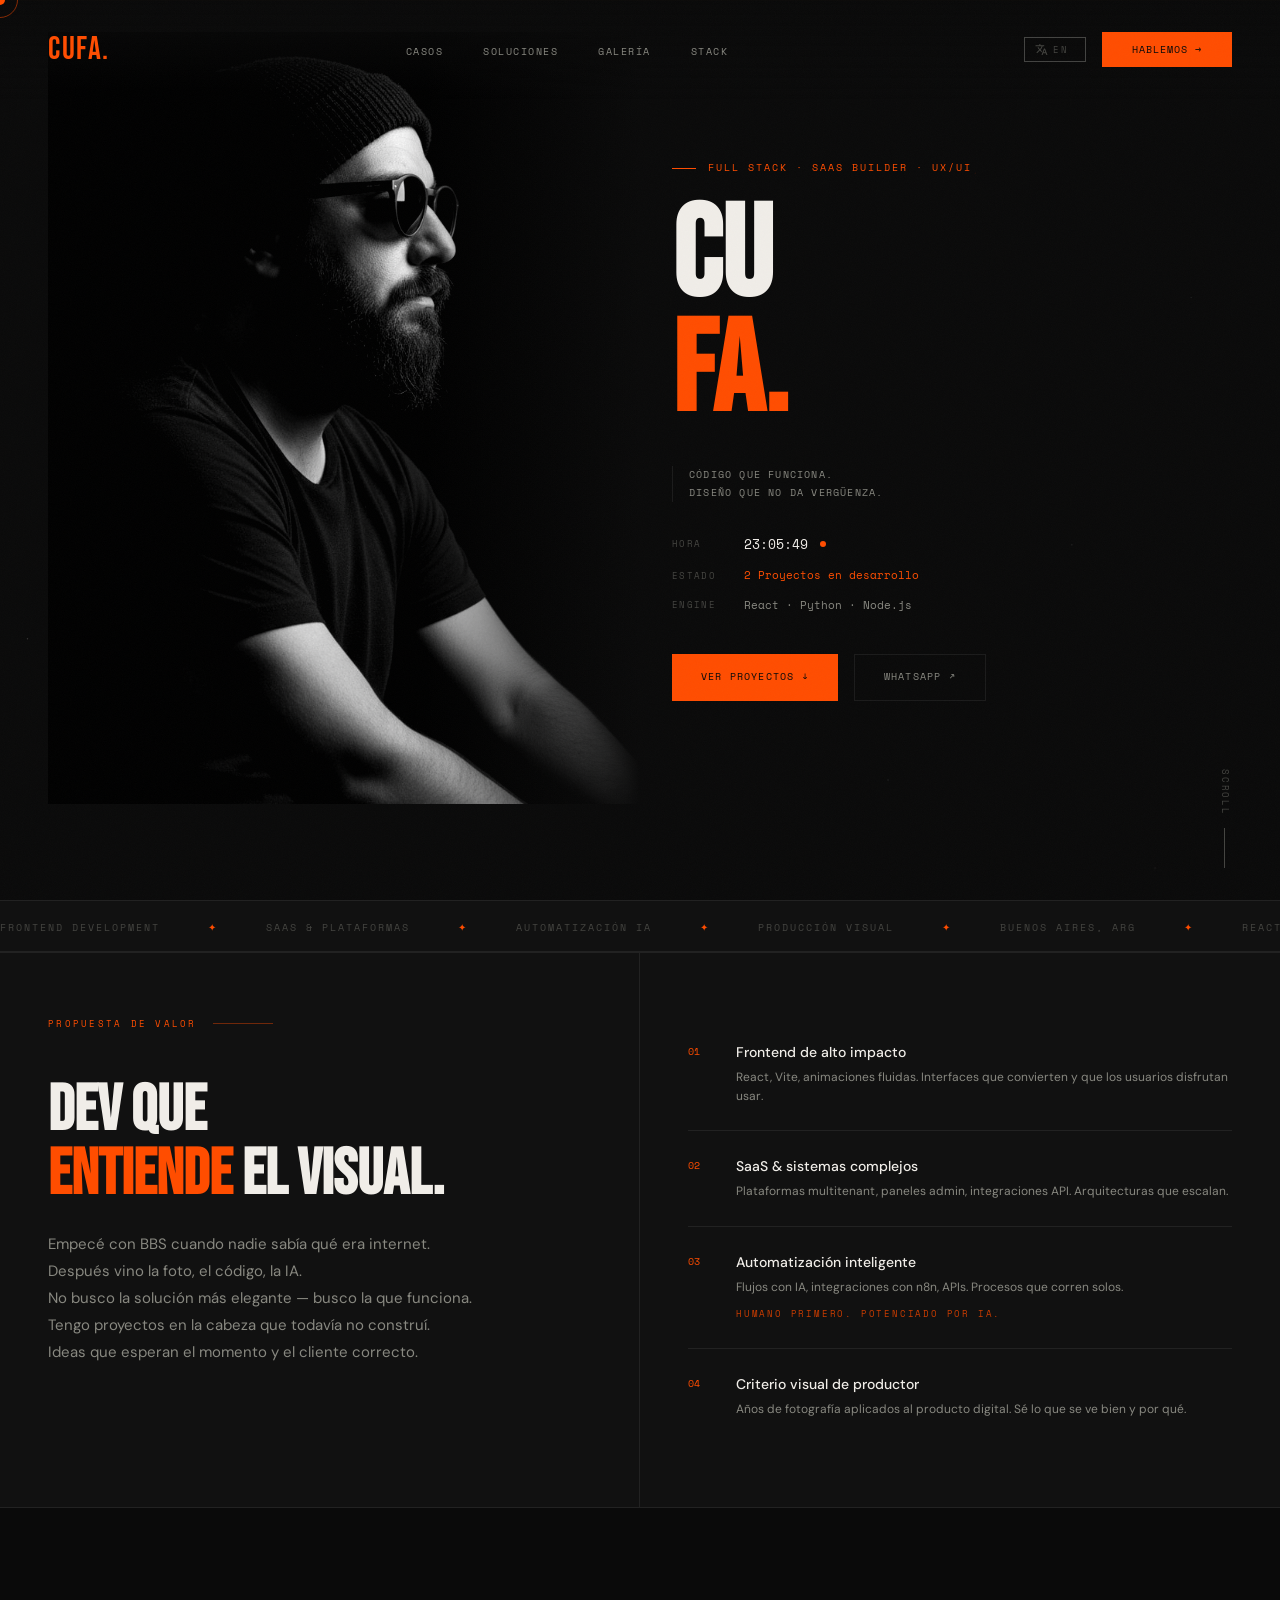
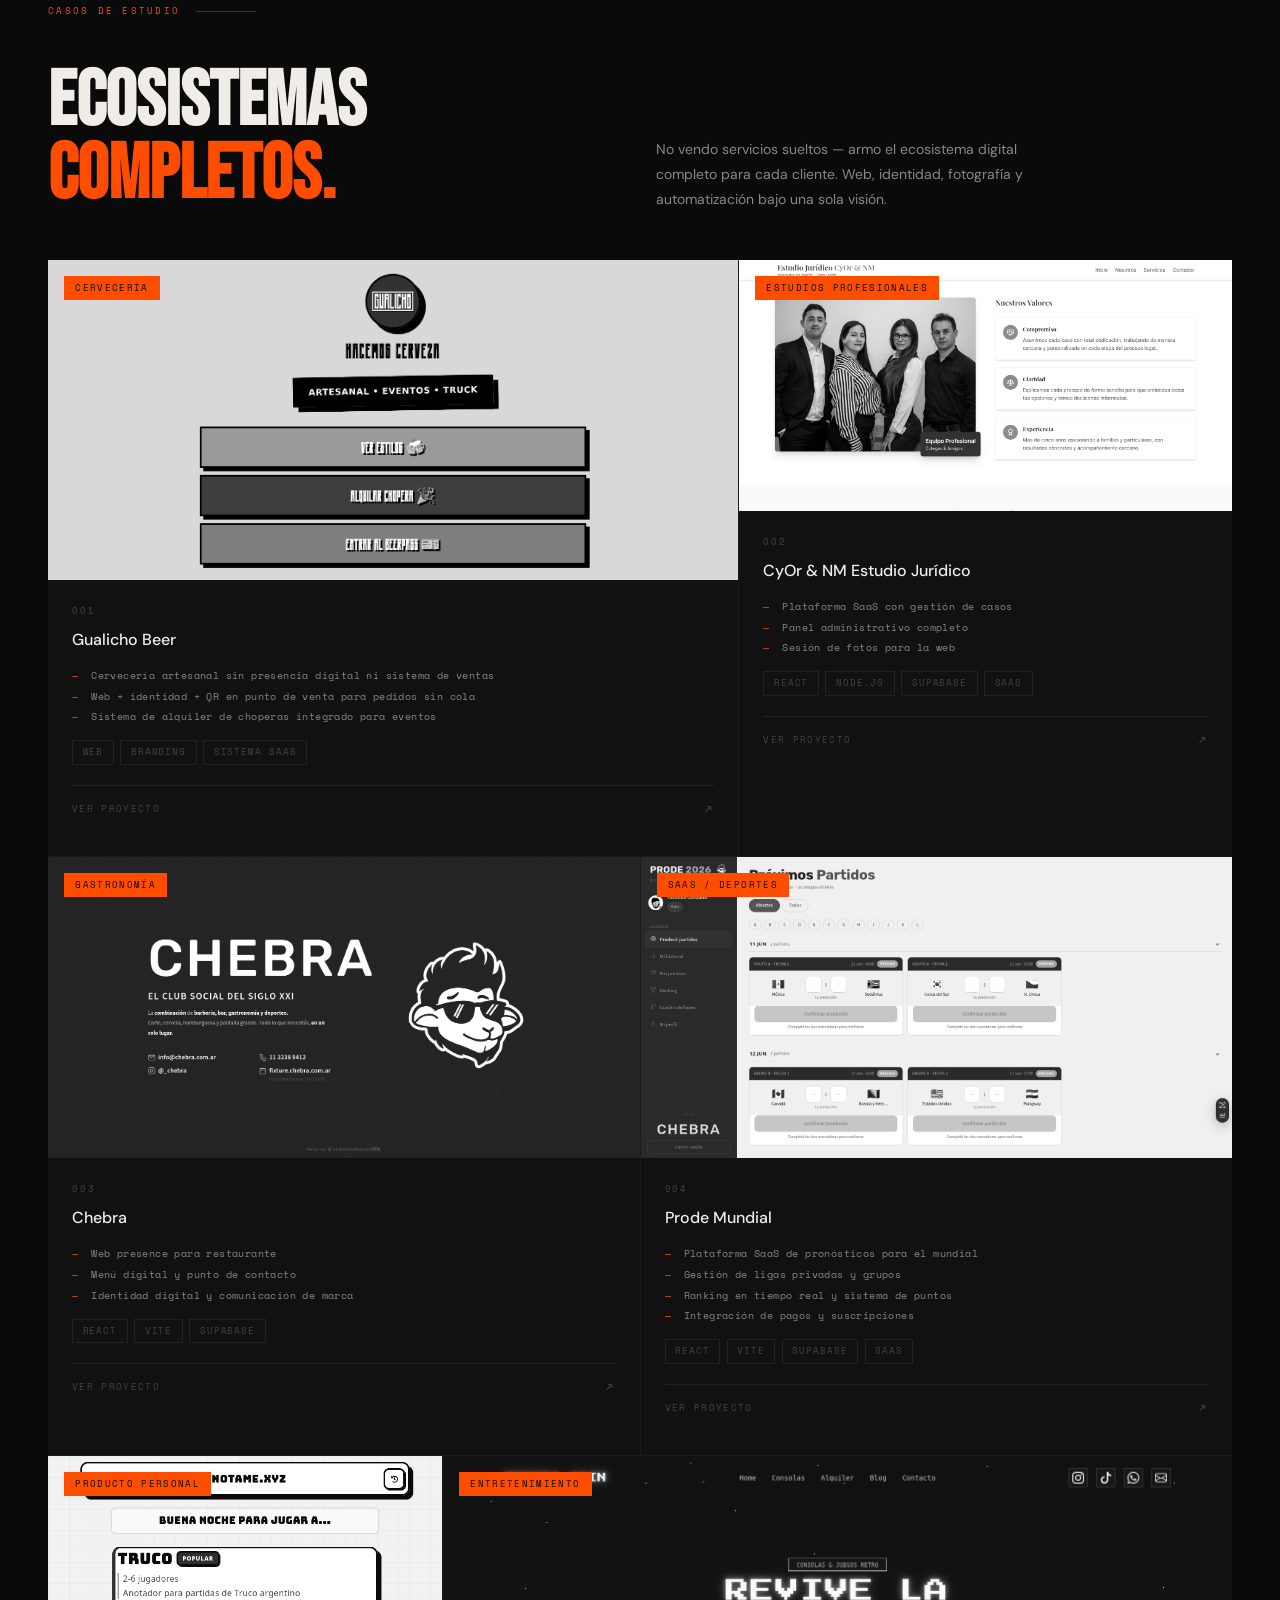
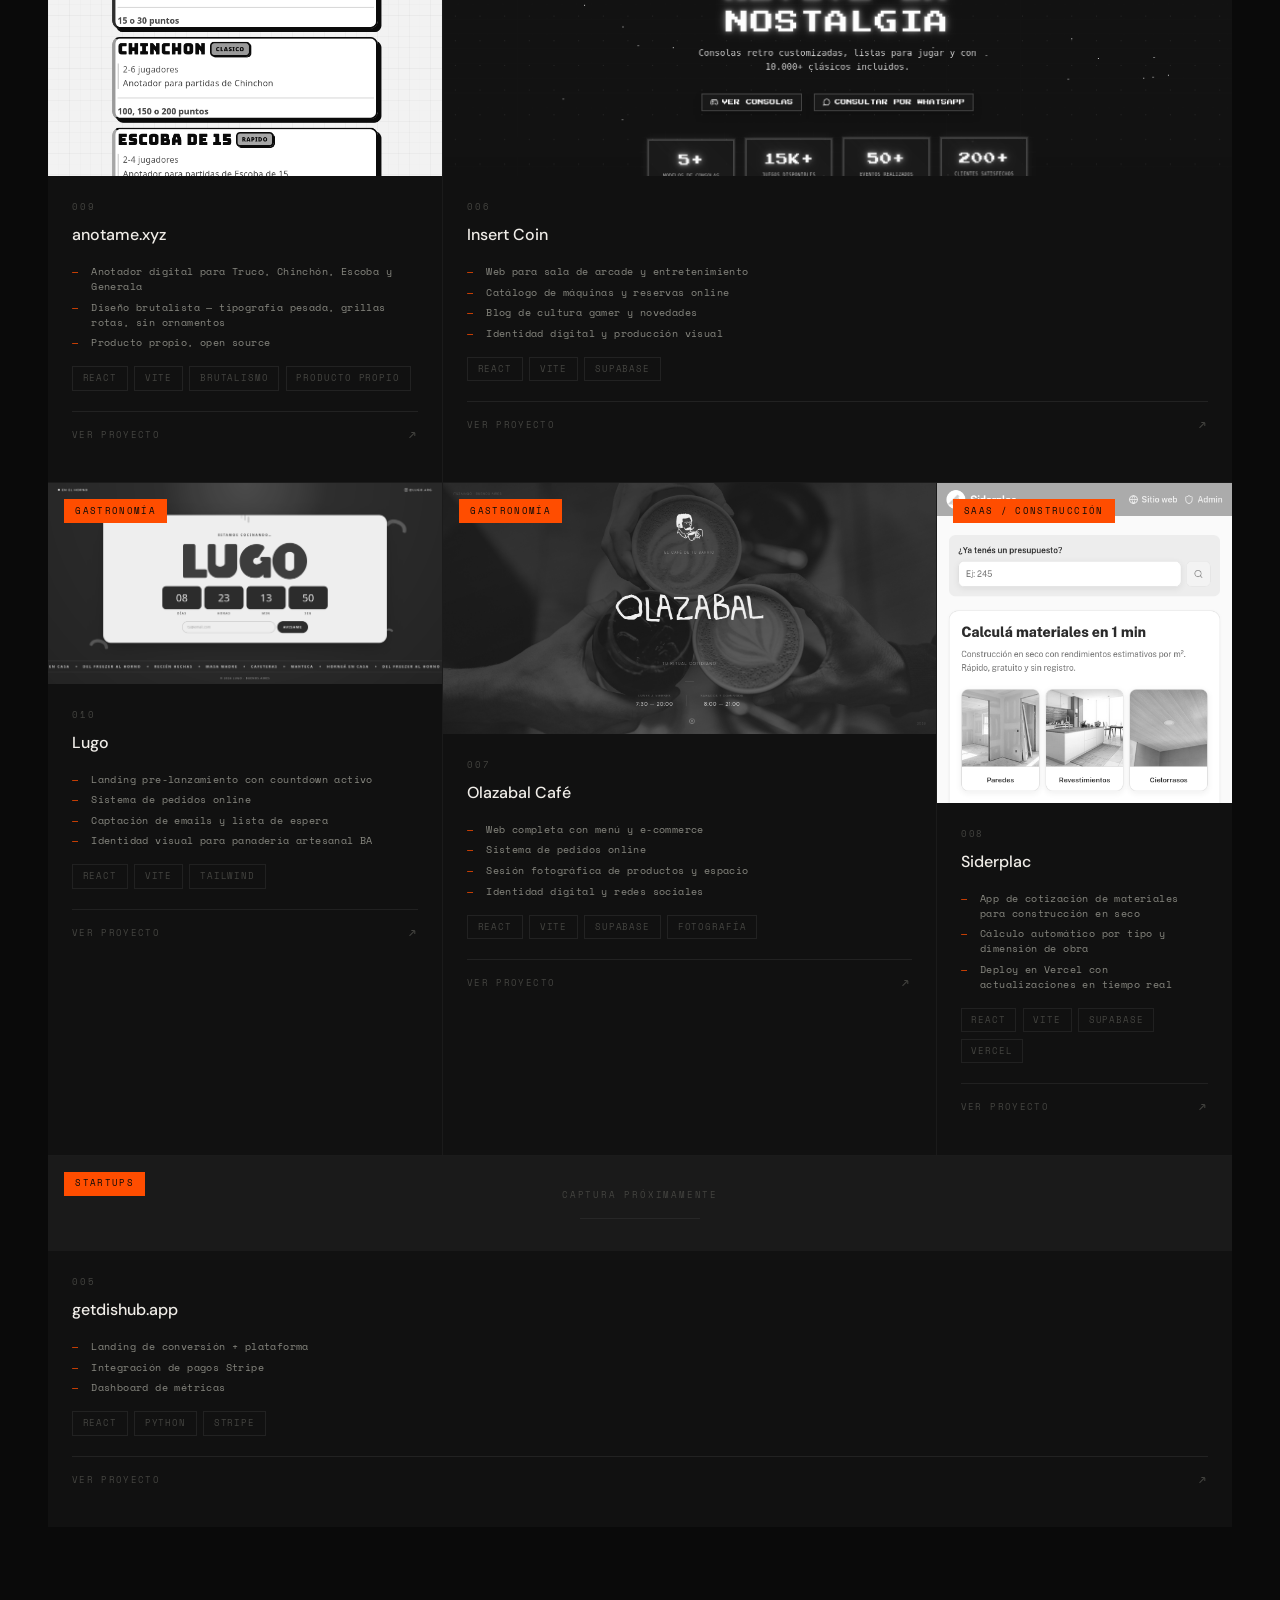
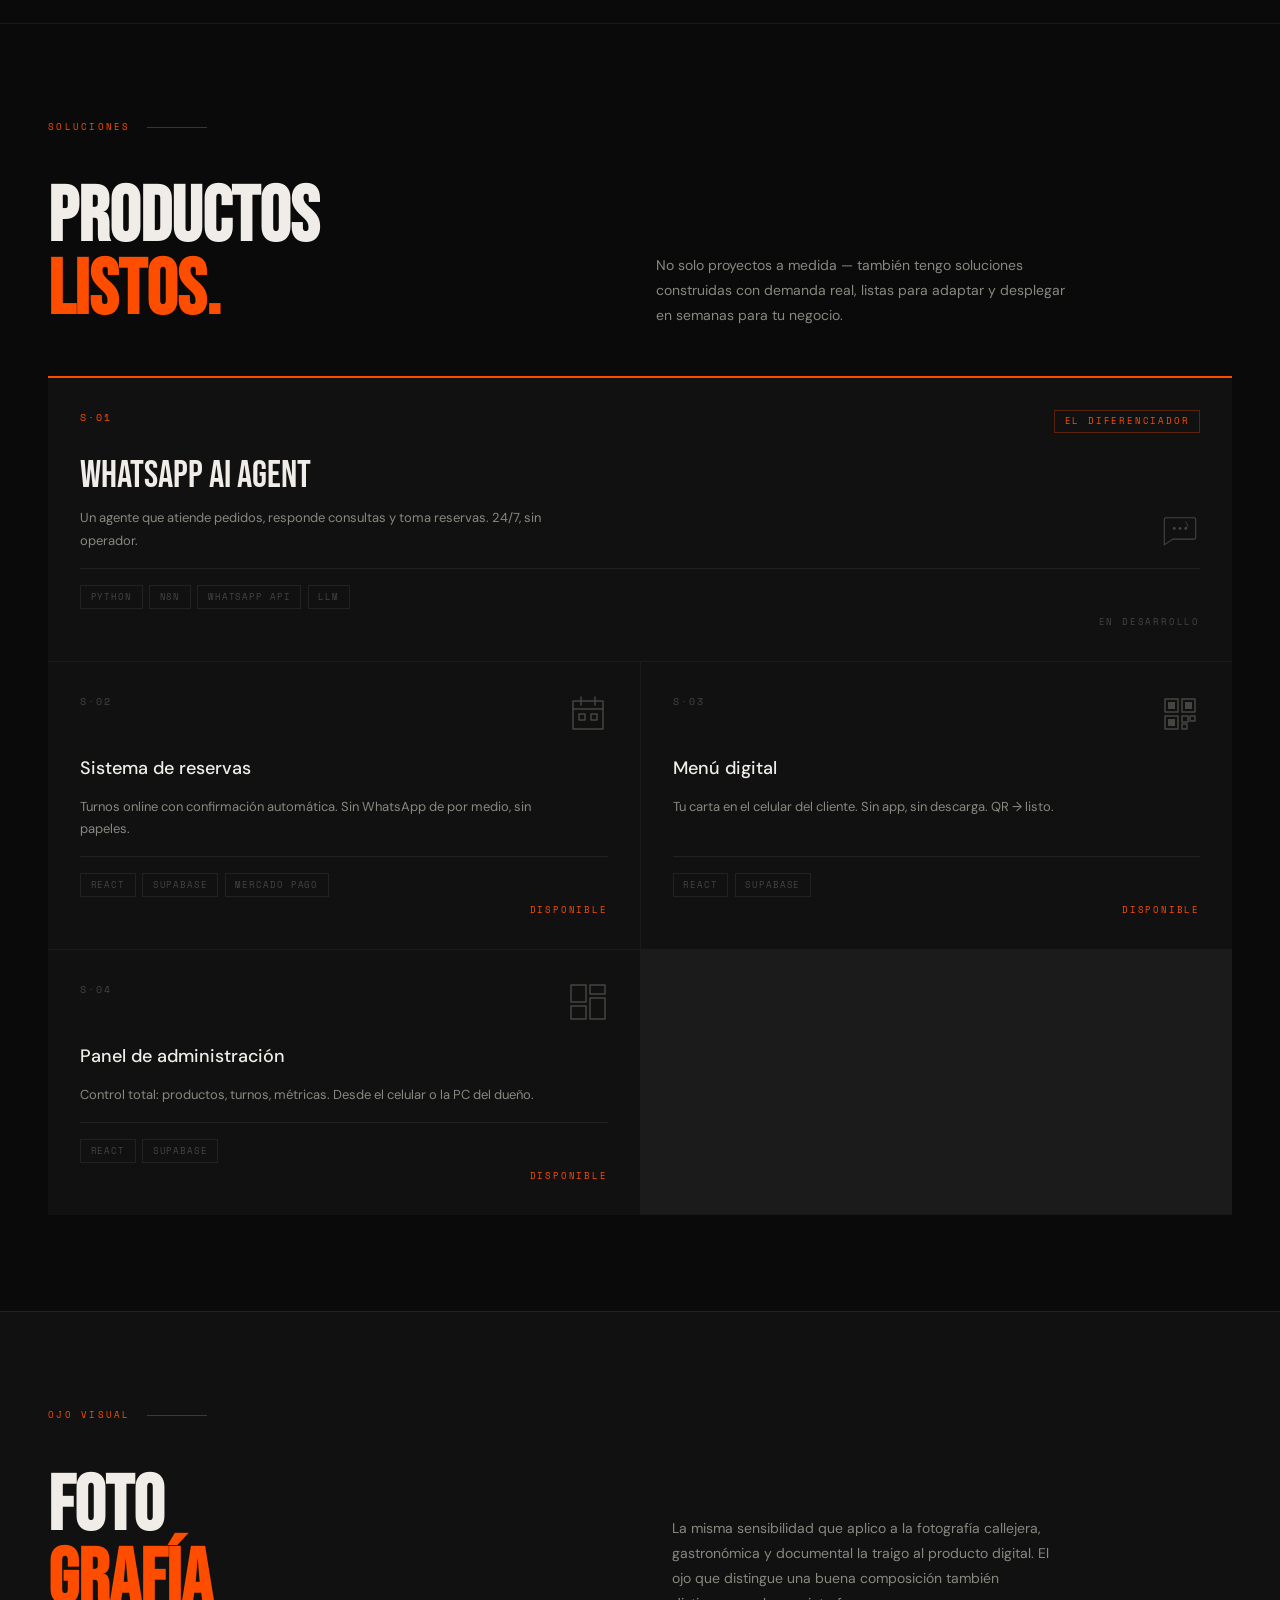
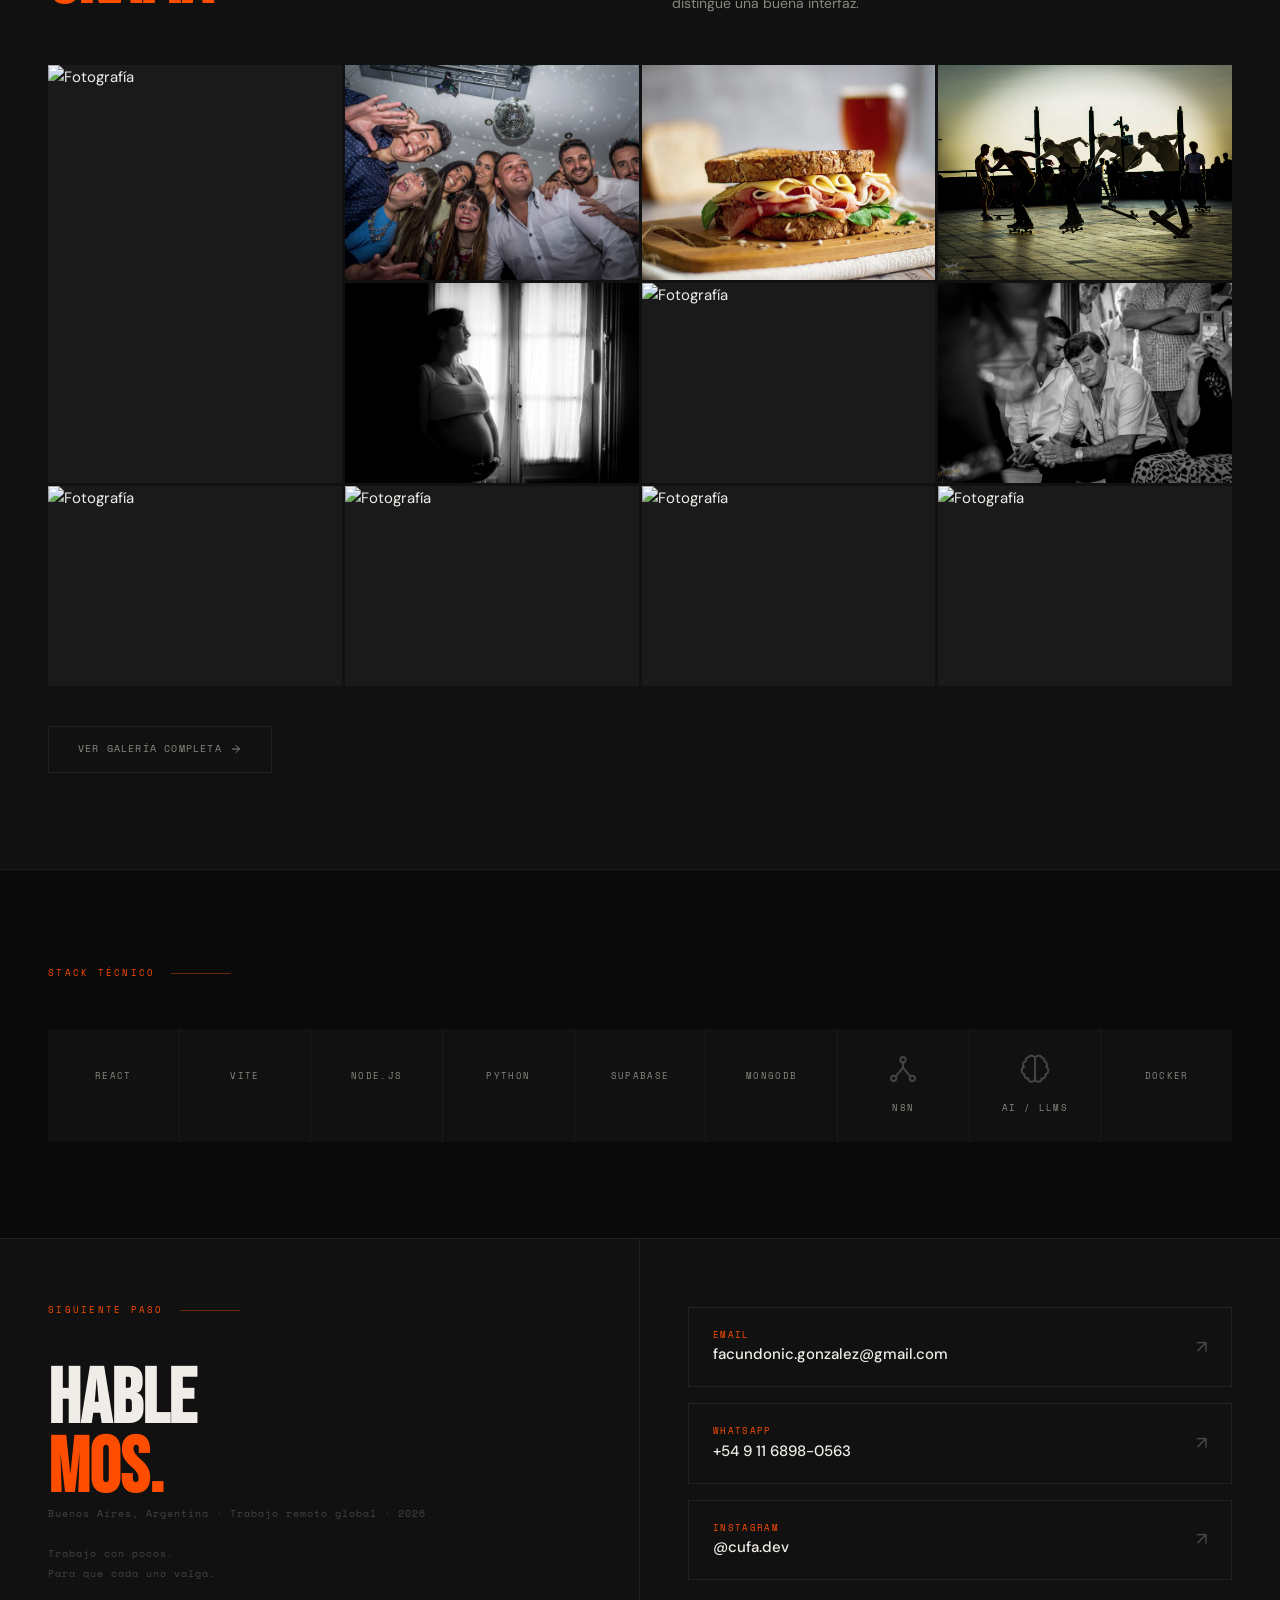
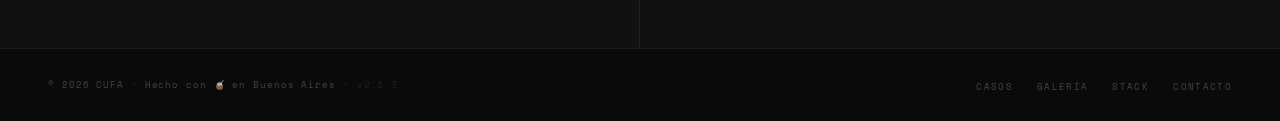
==== index.html @ e389ff55 "inclui llm y robot" ====
<!DOCTYPE html>
<html lang="es">

<head>
  <meta charset="UTF-8">
  <meta name="viewport" content="width=device-width, initial-scale=1.0">

  <!-- ═══════════════════════════════════════
     PRIMARY META
════════════════════════════════════════ -->
  <title>CUFA — Desarrollador Web & SaaS Builder | Buenos Aires, Argentina</title>
  <meta name="description"
    content="Facundo González (CUFA) — Desarrollador Full Stack especializado en React, Python y soluciones SaaS escalables. Frontend de alto impacto, automatización con IA y producción visual. Buenos Aires, Argentina.">
  <meta name="keywords"
    content="desarrollador web argentina, freelance react developer, saas developer buenos aires, automatización web, frontend developer argentina, python developer, full stack developer, cufa dev">
  <meta name="author" content="Facundo González — CUFA">
  <meta name="robots" content="index, follow, max-image-preview:large, max-snippet:-1, max-video-preview:-1">
  <meta name="theme-color" content="#ff4d00">
  <link rel="canonical" href="https://www.cufagon.xyz/">

  <!-- ═══════════════════════════════════════
     OPEN GRAPH
════════════════════════════════════════ -->
  <meta property="og:type" content="website">
  <meta property="og:url" content="https://www.cufagon.xyz/">
  <meta property="og:title" content="CUFA — Desarrollador Web & SaaS Builder">
  <meta property="og:description"
    content="Desarrollo web, automatización con IA y producción visual desde Buenos Aires. React, Python, Node.js. Soluciones digitales que funcionan y se ven bien.">
  <meta property="og:image" content="https://www.cufagon.xyz/img/og-image.png">
  <meta property="og:image:width" content="1200">
  <meta property="og:image:height" content="630">
  <meta property="og:image:alt" content="CUFA — Desarrollador Web y SaaS Builder, Buenos Aires">
  <meta property="og:locale" content="es_AR">
  <meta property="og:site_name" content="CUFA">

  <!-- ═══════════════════════════════════════
     TWITTER / X
════════════════════════════════════════ -->
  <meta name="twitter:card" content="summary_large_image">
  <meta name="twitter:url" content="https://www.cufagon.xyz/">
  <meta name="twitter:title" content="CUFA — Desarrollador Web & SaaS Builder">
  <meta name="twitter:description"
    content="Desarrollo web, automatización con IA y producción visual desde Buenos Aires. React, Python, Node.js.">
  <meta name="twitter:image" content="https://www.cufagon.xyz/img/og-image.png">
  <meta name="twitter:image:alt" content="CUFA — Desarrollador Web y SaaS Builder">
  <meta name="twitter:creator" content="@cufadev">
  <meta name="twitter:site" content="@cufadev">

  <!-- ═══════════════════════════════════════
     SCHEMA.ORG JSON-LD
════════════════════════════════════════ -->
  <script type="application/ld+json">
{
  "@context": "https://schema.org",
  "@graph": [
    {
      "@type": "Person",
      "@id": "https://www.cufagon.xyz/#person",
      "name": "Facundo Gonzalez",
      "alternateName": "CUFA",
      "url": "https://www.cufagon.xyz",
      "image": {
        "@type": "ImageObject",
        "url": "https://www.cufagon.xyz/img/foto-cufa.jpg",
        "width": 800,
        "height": 800
      },
      "jobTitle": "Full Stack Developer & SaaS Builder",
      "description": "Desarrollador Full Stack especializado en React, Python y soluciones SaaS escalables. Combina desarrollo técnico con producción visual y automatización con IA.",
      "knowsAbout": ["React", "Python", "Node.js", "SaaS Development", "Web Automation", "UI/UX Design", "Photography"],
      "address": {
        "@type": "PostalAddress",
        "addressLocality": "Buenos Aires",
        "addressCountry": "AR"
      },
      "sameAs": [
        "https://instagram.com/cufa.dev",
        "https://github.com/facugon85"
      ],
      "contactPoint": {
        "@type": "ContactPoint",
        "contactType": "customer service",
        "email": "facundonic.gonzalez@gmail.com",
        "telephone": "+54-9-11-6889-0563",
        "availableLanguage": ["Spanish", "English"]
      }
    },
    {
      "@type": "WebSite",
      "@id": "https://www.cufagon.xyz/#website",
      "url": "https://www.cufagon.xyz",
      "name": "CUFA — Desarrollador Web & SaaS Builder",
      "description": "Portfolio de Facundo González (CUFA) — Desarrollo web, SaaS, automatización y producción visual desde Buenos Aires.",
      "inLanguage": "es-AR",
      "author": { "@id": "https://www.cufagon.xyz/#person" }
    },
    {
      "@type": "ProfessionalService",
      "@id": "https://www.cufagon.xyz/#service",
      "name": "CUFA — Servicios de Desarrollo Web",
      "url": "https://www.cufagon.xyz",
      "provider": { "@id": "https://www.cufagon.xyz/#person" },
      "areaServed": {
        "@type": "Country",
        "name": "Argentina"
      },
      "serviceType": ["Desarrollo Web", "SaaS Development", "Automatización", "Frontend Development", "Fotografía de Producto", "Fotografía de Eventos"],
      "hasOfferCatalog": {
        "@type": "OfferCatalog",
        "name": "Servicios digitales",
        "itemListElement": [
          {
            "@type": "Offer",
            "itemOffered": {
              "@type": "Service",
              "name": "Desarrollo Frontend con React",
              "description": "Interfaces web modernas, performantes y escalables con React y Vite."
            }
          },
          {
            "@type": "Offer",
            "itemOffered": {
              "@type": "Service",
              "name": "Desarrollo SaaS",
              "description": "Plataformas multitenant, paneles admin y sistemas de gestión escalables."
            }
          },
          {
            "@type": "Offer",
            "itemOffered": {
              "@type": "Service",
              "name": "Automatización con IA",
              "description": "Flujos automatizados con n8n, APIs e inteligencia artificial."
            }
          },
          {
            "@type": "Offer",
            "itemOffered": {
              "@type": "Service",
              "name": "Fotografía de Producto y Eventos",
              "description": "Producción visual completa integrada al ecosistema digital del cliente."
            }
          }
        ]
      }
    },
    {
      "@type": "BreadcrumbList",
      "itemListElement": [
        { "@type": "ListItem", "position": 1, "name": "Inicio", "item": "https://www.cufagon.xyz/" },
        { "@type": "ListItem", "position": 2, "name": "Proyectos", "item": "https://www.cufagon.xyz/#proyectos" },
        { "@type": "ListItem", "position": 3, "name": "Fotografía", "item": "https://www.cufagon.xyz/#foto" },
        { "@type": "ListItem", "position": 4, "name": "Stack", "item": "https://www.cufagon.xyz/#stack" },
        { "@type": "ListItem", "position": 5, "name": "Contacto", "item": "https://www.cufagon.xyz/#contacto" }
      ]
    }
  ]
}
</script>

  <!-- ═══════════════════════════════════════
     FAVICONS
════════════════════════════════════════ -->
  <link rel="icon" type="image/png" href="img/logo128.png">
  <link rel="apple-touch-icon" sizes="180x180" href="img/logo128.png">
  <link rel="manifest" href="/site.webmanifest">

  <!-- ═══════════════════════════════════════
     PERFORMANCE
════════════════════════════════════════ -->
  <link rel="preconnect" href="https://fonts.googleapis.com">
  <link rel="preconnect" href="https://fonts.gstatic.com" crossorigin>
  <link rel="dns-prefetch" href="https://fonts.googleapis.com">
  <link rel="dns-prefetch" href="https://cdn.jsdelivr.net">
  <link
    href="https://fonts.googleapis.com/css2?family=Space+Mono:ital,wght@0,400;0,700;1,400&family=Bebas+Neue&family=DM+Sans:wght@300;400;500&display=swap"
    rel="stylesheet">
  <link rel="stylesheet" href="https://cdn.jsdelivr.net/gh/devicons/devicon@latest/devicon.min.css">
  <link rel="stylesheet" href="css/style.css">
  <meta name="google-site-verification" content="Dm642CIudVKzp27GO3zfsTnZa1nJ9CFGrA1RHx7oJgs" />
</head>

<body>

  <!-- LOADER -->
  <div id="loader">
    <div class="loader-logo" data-text="CUFA.">CUFA.</div>
    <div class="loader-bar-wrap">
      <div class="loader-bar"></div>
    </div>
    <div class="loader-pct" id="loaderPct">000</div>
  </div>

  <canvas id="particles"></canvas>

  <div class="cursor" id="cursor"></div>
  <div class="cursor-ring" id="cursorRing"></div>

  <!-- NAV -->
  <nav>
    <a href="#" class="nav-logo" data-text="CUFA.">CUFA.</a>
    <ul class="nav-links">
      <li><a href="#casos" data-i18n="nav.casos">Casos</a></li>
      <li><a href="#soluciones">Soluciones</a></li>
      <li><a href="#galeria" data-i18n="nav.galeria">Galería</a></li>
      <li><a href="#stack" data-i18n="nav.stack">Stack</a></li>
    </ul>
    <div class="nav-end">
      <button class="lang-toggle" id="lang-toggle">
        <svg xmlns="http://www.w3.org/2000/svg" viewBox="0 0 24 24" fill="currentColor" width="13" height="13"
          aria-hidden="true">
          <path
            d="M12.87 15.07l-2.54-2.51.03-.03A17.52 17.52 0 0 0 14.07 6H17V4h-7V2H8v2H1v2h11.17C11.5 7.92 10.44 9.75 9 11.35 8.07 10.32 7.3 9.19 6.69 8h-2c.73 1.63 1.73 3.17 2.98 4.56l-5.09 5.02L4 19l5-5 3.11 3.11.76-2.04zM18.5 10h-2L12 22h2l1.12-3h4.75L21 22h2l-4.5-12zm-2.62 7l1.62-4.33L19.12 17h-3.24z" />
        </svg>
        <span id="lang-label">EN</span>
      </button>
      <a href="#contacto" class="nav-cta" data-i18n="nav.cta">Hablemos →</a>
    </div>
  </nav>

  <!-- HERO -->
  <section class="hero">
    <div class="hero-photo">
      <img src="./img/cufa.jpg" alt="CUFA">
      <div
        style="width:100%;height:100%;background:linear-gradient(135deg,#111 0%,#1a1a1a 100%);display:flex;align-items:center;justify-content:center;">
        <span
          style="font-family:var(--mono);font-size:10px;letter-spacing:0.2em;color:var(--text-dim);text-transform:uppercase;">tu
          foto aquí</span>
      </div>
    </div>

    <div class="hero-content">
      <div class="hero-eyebrow" data-i18n="hero.eyebrow">Full Stack · SaaS Builder · UX/UI</div>

      <h1 class="hero-name">
        CU<span>FA.</span>
      </h1>

      <p class="hero-tagline" data-i18n="hero.tagline">
        Código que funciona.<br>
        Diseño que no da vergüenza.
      </p>

      <div class="hero-meta">
        <div class="hero-meta-item">
          <span class="label" data-i18n="hero.hora">Hora</span>
          <span id="clock">--:--:--</span>
          <span class="dot"></span>
        </div>
        <div class="hero-meta-item">
          <span class="label" data-i18n="hero.estado.label">Estado</span>
          <span style="color:var(--orange);" data-i18n="hero.estado.value">2 Proyectos en desarrollo</span>
        </div>
        <div class="hero-meta-item">
          <span class="label">Engine</span>
          <span style="font-family:var(--mono);font-size:11px;">React · Python · Node.js</span>
        </div>
      </div>

      <div class="hero-btns">
        <a href="#proyectos" class="btn-primary" data-i18n="hero.btn.proyectos">Ver Proyectos ↓</a>
        <a href="https://wa.me/5491168980563" class="btn-ghost" target="_blank" rel="noopener noreferrer">WhatsApp ↗</a>
      </div>
    </div>

    <div class="hero-scroll" data-i18n="hero.scroll">Scroll</div>
  </section>

  <!-- MARQUEE -->
  <div class="marquee-strip">
    <div class="marquee-track">
      <span>Frontend Development</span><span class="accent">✦</span>
      <span>SaaS & Plataformas</span><span class="accent">✦</span>
      <span>Automatización IA</span><span class="accent">✦</span>
      <span>Producción Visual</span><span class="accent">✦</span>
      <span>Buenos Aires, ARG</span><span class="accent">✦</span>
      <span>React · Python · Node.js</span><span class="accent">✦</span>
      <span>Frontend Development</span><span class="accent">✦</span>
      <span>SaaS & Plataformas</span><span class="accent">✦</span>
      <span>Automatización IA</span><span class="accent">✦</span>
      <span>Producción Visual</span><span class="accent">✦</span>
      <span>Buenos Aires, ARG</span><span class="accent">✦</span>
      <span>React · Python · Node.js</span><span class="accent">✦</span>
    </div>
  </div>

  <!-- PROPUESTA DE VALOR -->
  <div class="propuesta">
    <div class="propuesta-grid">
      <div class="propuesta-texto">
        <div class="section-label" data-i18n="propuesta.label">Propuesta de valor</div>
        <h2 class="propuesta-titulo" data-i18n="propuesta.titulo">
          Dev que<br>
          <span>entiende</span>
          el visual.
        </h2>
        <p class="propuesta-desc" data-i18n="propuesta.desc">
          Empecé con BBS cuando nadie sabía qué era internet.<br>
          Después vino la foto, el código, la IA.<br>
          No busco la solución más elegante — busco la que funciona.<br>
          Tengo proyectos en la cabeza que todavía no construí.<br>
          Ideas que esperan el momento y el cliente correcto.
        </p>
      </div>

      <div class="propuesta-items">
        <div class="propuesta-item">
          <span class="propuesta-num">01</span>
          <div>
            <div class="propuesta-item-title" data-i18n="propuesta.01.title">Frontend de alto impacto</div>
            <div class="propuesta-item-desc" data-i18n="propuesta.01.desc">React, Vite, animaciones fluidas. Interfaces
              que convierten y que los usuarios disfrutan usar.</div>
          </div>
        </div>
        <div class="propuesta-item">
          <span class="propuesta-num">02</span>
          <div>
            <div class="propuesta-item-title" data-i18n="propuesta.02.title">SaaS & sistemas complejos</div>
            <div class="propuesta-item-desc" data-i18n="propuesta.02.desc">Plataformas multitenant, paneles admin,
              integraciones API. Arquitecturas que escalan.</div>
          </div>
        </div>
        <div class="propuesta-item">
          <span class="propuesta-num">03</span>
          <div>
            <div class="propuesta-item-title" data-i18n="propuesta.03.title">Automatización inteligente</div>
            <div class="propuesta-item-desc" data-i18n="propuesta.03.desc">Flujos con IA, integraciones con n8n, APIs.
              Procesos que corren solos.</div>
            <span class="propuesta-tagline">Humano primero. Potenciado por IA.</span>
          </div>
        </div>
        <div class="propuesta-item">
          <span class="propuesta-num">04</span>
          <div>
            <div class="propuesta-item-title" data-i18n="propuesta.04.title">Criterio visual de productor</div>
            <div class="propuesta-item-desc" data-i18n="propuesta.04.desc">Años de fotografía aplicados al producto
              digital. Sé lo que se ve bien y por qué.</div>
          </div>
        </div>
      </div>
    </div>
  </div>

  <!-- CASOS -->
  <section class="casos" id="casos">
    <div class="casos-header reveal">
      <div>
        <div class="section-label" data-i18n="casos.label">Casos de estudio</div>
        <h2 class="casos-titulo" data-i18n="casos.titulo">
          Ecosistemas<br>
          <span>completos.</span>
        </h2>
      </div>
      <p class="casos-desc" data-i18n="casos.desc">No vendo servicios sueltos — armo el ecosistema digital completo para
        cada cliente. Web, identidad, fotografía y automatización bajo una sola visión.</p>
    </div>

    <div class="casos-grid">

      <!-- 1: Gualicho — span 7, row 1 -->
      <div class="caso-card reveal">
        <div class="caso-thumb">
          <span class="caso-industry" data-i18n="caso.001.industry">Cervecería</span>
          <img src="img/proyectos/gualichobeer.png" alt="Gualicho Beer" class="img--top">
        </div>
        <div class="caso-info">
          <div class="caso-num">001</div>
          <div class="caso-nombre">Gualicho Beer</div>
          <ul class="caso-ecosistema" data-i18n="caso.001.eco">
            <li>Cervecería artesanal sin presencia digital ni sistema de ventas</li>
            <li>Web + identidad + QR en punto de venta para pedidos sin cola</li>
            <li>Sistema de alquiler de choperas integrado para eventos</li>
          </ul>
          <div class="caso-tags">
            <span class="tag">Web</span>
            <span class="tag">Branding</span>
            <span class="tag">Sistema SaaS</span>
          </div>
          <a href="https://www.gualicho.beer/" class="caso-link" target="_blank" rel="noopener"><span
              data-i18n="caso.link">Ver proyecto</span> <span class="caso-link-arrow">↗</span></a>
        </div>
      </div>

      <!-- 2: CGYRM — span 5, row 1 -->
      <div class="caso-card reveal">
        <div class="caso-thumb">
          <span class="caso-industry" data-i18n="caso.002.industry">Estudios profesionales</span>
          <video class="img--top caso-video" src="videos/studiojuridico.webm" poster="img/proyectos/cyornm.png" muted
            playsinline></video>
        </div>
        <div class="caso-info">
          <div class="caso-num">002</div>
          <div class="caso-nombre">CyOr & NM Estudio Jurídico</div>
          <ul class="caso-ecosistema" data-i18n="caso.002.eco">
            <li>Plataforma SaaS con gestión de casos</li>
            <li>Panel administrativo completo</li>
            <li>Sesión de fotos para la web</li>
          </ul>
          <div class="caso-tags">
            <span class="tag">React</span>
            <span class="tag">Node.js</span>
            <span class="tag">Supabase</span>
            <span class="tag">SaaS</span>
          </div>
          <a href="https://estudiojuridicocyorynm.com.ar/" class="caso-link" target="_blank" rel="noopener"><span
              data-i18n="caso.link">Ver proyecto</span> <span class="caso-link-arrow">↗</span></a>
        </div>
      </div>

      <!-- 3: Chebra — web institucional -->
      <div class="caso-card reveal">
        <div class="caso-thumb">
          <span class="caso-industry" data-i18n="caso.003.industry">Gastronomía</span>
          <video class="img--top caso-video" src="videos/chebra.webm" poster="img/proyectos/chebra.png" muted
            playsinline></video>
        </div>
        <div class="caso-info">
          <div class="caso-num">003</div>
          <div class="caso-nombre">Chebra</div>
          <ul class="caso-ecosistema" data-i18n="caso.003.eco">
            <li>Web presence para restaurante</li>
            <li>Menú digital y punto de contacto</li>
            <li>Identidad digital y comunicación de marca</li>
          </ul>
          <div class="caso-tags">
            <span class="tag">React</span>
            <span class="tag">Vite</span>
            <span class="tag">Supabase</span>
          </div>
          <a href="https://chebra.com.ar/" class="caso-link" target="_blank" rel="noopener"><span
              data-i18n="caso.link">Ver proyecto</span> <span class="caso-link-arrow">↗</span></a>
        </div>
      </div>

      <!-- 4: Prode Mundial — SaaS deportivo -->
      <div class="caso-card reveal">
        <div class="caso-thumb">
          <span class="caso-industry" data-i18n="caso.004.industry">SaaS / Deportes</span>
          <img src="img/proyectos/prode2026.png" alt="Prode Mundial 2026" class="img--top">
        </div>
        <div class="caso-info">
          <div class="caso-num">004</div>
          <div class="caso-nombre">Prode Mundial</div>
          <ul class="caso-ecosistema" data-i18n="caso.004.eco">
            <li>Plataforma SaaS de pronósticos para el mundial</li>
            <li>Gestión de ligas privadas y grupos</li>
            <li>Ranking en tiempo real y sistema de puntos</li>
            <li>Integración de pagos y suscripciones</li>
          </ul>
          <div class="caso-tags">
            <span class="tag">React</span>
            <span class="tag">Vite</span>
            <span class="tag">Supabase</span>
            <span class="tag">SaaS</span>
          </div>
          <a href="https://fixture.chebra.com.ar/" class="caso-link"><span data-i18n="caso.link">Ver proyecto</span>
            <span class="caso-link-arrow">↗</span></a>
        </div>
      </div>

      <!-- 5: getdishub — span 4, rows 2-3 -->
      <div class="caso-card reveal">
        <div class="caso-thumb caso-thumb--loading">
          <span class="caso-industry" data-i18n="caso.005.industry">Startups</span>
          <div class="thumb-loading">
            <span class="thumb-loading-label" data-i18n="caso.005.loading">Captura próximamente</span>
            <div class="thumb-loading-bar">
              <div class="thumb-loading-progress"></div>
            </div>
          </div>
        </div>
        <div class="caso-info">
          <div class="caso-num">005</div>
          <div class="caso-nombre">getdishub.app</div>
          <ul class="caso-ecosistema" data-i18n="caso.005.eco">
            <li>Landing de conversión + plataforma</li>
            <li>Integración de pagos Stripe</li>
            <li>Dashboard de métricas</li>
          </ul>
          <div class="caso-tags">
            <span class="tag">React</span>
            <span class="tag">Python</span>
            <span class="tag">Stripe</span>
          </div>
          <a href="https://getdishub.app" class="caso-link" target="_blank" rel="noopener"><span
              data-i18n="caso.link">Ver proyecto</span> <span class="caso-link-arrow">↗</span></a>
        </div>
      </div>

      <!-- 4: insertcoin — span 8, row 2 -->
      <div class="caso-card reveal">
        <div class="caso-thumb">
          <span class="caso-industry" data-i18n="caso.006.industry">Entretenimiento</span>
          <img src="img/proyectos/insertcoin.png" alt="Insert Coin" class="img--top">
        </div>
        <div class="caso-info">
          <div class="caso-num">006</div>
          <div class="caso-nombre">Insert Coin</div>
          <ul class="caso-ecosistema" data-i18n="caso.006.eco">
            <li>Web para sala de arcade y entretenimiento</li>
            <li>Catálogo de máquinas y reservas online</li>
            <li>Blog de cultura gamer y novedades</li>
            <li>Identidad digital y producción visual</li>
          </ul>
          <div class="caso-tags">
            <span class="tag">React</span>
            <span class="tag">Vite</span>
            <span class="tag">Supabase</span>
          </div>
          <a href="https://insertcoin-six.vercel.app/" class="caso-link" target="_blank" rel="noopener"><span
              data-i18n="caso.link">Ver proyecto</span> <span class="caso-link-arrow">↗</span></a>
        </div>
      </div>

      <!-- 5: Olazabal — span 5, row 3 -->
      <div class="caso-card reveal">
        <div class="caso-thumb">
          <span class="caso-industry" data-i18n="caso.007.industry">Gastronomía</span>
          <video class="img--top caso-video" src="videos/olazabal.webm" poster="img/proyectos/olazabal.png" muted
            playsinline></video>
        </div>
        <div class="caso-info">
          <div class="caso-num">007</div>
          <div class="caso-nombre">Olazabal Café</div>
          <ul class="caso-ecosistema" data-i18n="caso.007.eco">
            <li>Web completa con menú y e-commerce</li>
            <li>Sistema de pedidos online</li>
            <li>Sesión fotográfica de productos y espacio</li>
            <li>Identidad digital y redes sociales</li>
          </ul>
          <div class="caso-tags">
            <span class="tag">React</span>
            <span class="tag">Vite</span>
            <span class="tag">Supabase</span>
            <span class="tag">Fotografía</span>
          </div>
          <a href="https://olazabal.ar" class="caso-link" target="_blank" rel="noopener"><span data-i18n="caso.link">Ver
              proyecto</span> <span class="caso-link-arrow">↗</span></a>
        </div>
      </div>

      <!-- 6: Siderplac — span 3, row 3 -->
      <div class="caso-card reveal">
        <div class="caso-thumb">
          <span class="caso-industry" data-i18n="caso.008.industry">SaaS / Construcción</span>
          <img src="img/proyectos/siderplac.png" alt="Siderplac" class="img--top">
        </div>
        <div class="caso-info">
          <div class="caso-num">008</div>
          <div class="caso-nombre">Siderplac</div>
          <ul class="caso-ecosistema" data-i18n="caso.008.eco">
            <li>App de cotización de materiales para construcción en seco</li>
            <li>Cálculo automático por tipo y dimensión de obra</li>
            <li>Deploy en Vercel con actualizaciones en tiempo real</li>
          </ul>
          <div class="caso-tags">
            <span class="tag">React</span>
            <span class="tag">Vite</span>
            <span class="tag">Supabase</span>
            <span class="tag">Vercel</span>
          </div>
          <a href="https://app.siderplac.com.ar/" class="caso-link" target="_blank" rel="noopener"><span
              data-i18n="caso.link">Ver proyecto</span> <span class="caso-link-arrow">↗</span></a>
        </div>
      </div>

      <!-- 7: Lugo — span 4, row 3 (col 1 explícita) -->
      <div class="caso-card reveal">
        <div class="caso-thumb">
          <span class="caso-industry" data-i18n="caso.010.industry">Gastronomía</span>
          <img src="img/proyectos/lugo.png" alt="Lugo">
        </div>
        <div class="caso-info">
          <div class="caso-num">010</div>
          <div class="caso-nombre">Lugo</div>
          <ul class="caso-ecosistema" data-i18n="caso.010.eco">
            <li>Landing pre-lanzamiento con countdown activo</li>
            <li>Sistema de pedidos online</li>
            <li>Captación de emails y lista de espera</li>
            <li>Identidad visual para panadería artesanal BA</li>
          </ul>
          <div class="caso-tags">
            <span class="tag">React</span>
            <span class="tag">Vite</span>
            <span class="tag">Tailwind</span>
          </div>
          <a href="https://lugo.ar" class="caso-link" target="_blank" rel="noopener"><span data-i18n="caso.link">Ver
              proyecto</span> <span class="caso-link-arrow">↗</span></a>
        </div>
      </div>

      <!-- 8: anotame — span 12, row 4 -->
      <div class="caso-card reveal">
        <div class="caso-thumb">
          <span class="caso-industry" data-i18n="caso.009.industry">Producto personal</span>
          <img src="img/proyectos/anotamexyz.png" alt="anotame.xyz" class="img--top">
        </div>
        <div class="caso-info">
          <div class="caso-num">009</div>
          <div class="caso-nombre">anotame.xyz</div>
          <ul class="caso-ecosistema" data-i18n="caso.009.eco">
            <li>Anotador digital para Truco, Chinchón, Escoba y Generala</li>
            <li>Diseño brutalista — tipografía pesada, grillas rotas, sin ornamentos</li>
            <li>Producto propio, open source</li>
          </ul>
          <div class="caso-tags">
            <span class="tag">React</span>
            <span class="tag">Vite</span>
            <span class="tag">Brutalismo</span>
            <span class="tag">Producto propio</span>
          </div>
          <a href="https://anotame.xyz" class="caso-link" target="_blank" rel="noopener"><span data-i18n="caso.link">Ver
              proyecto</span> <span class="caso-link-arrow">↗</span></a>
        </div>
      </div>

    </div>
  </section>

  <!-- SOLUCIONES -->
  <section class="soluciones" id="soluciones">
    <div class="soluciones-header reveal">
      <div>
        <div class="section-label">Soluciones</div>
        <h2 class="soluciones-titulo">
          Productos<br>
          <span>listos.</span>
        </h2>
      </div>
      <p class="soluciones-desc">No solo proyectos a medida — también tengo soluciones construidas con demanda real, listas para adaptar y desplegar en semanas para tu negocio.</p>
    </div>

    <div class="soluciones-grid reveal-grid">

      <!-- S·01 — diferenciador, ancho completo -->
      <div class="solucion-card solucion-card--hero">
        <div class="solucion-card-top">
          <span class="solucion-num">S·01</span>
          <span class="solucion-badge">El diferenciador</span>
        </div>
        <div class="solucion-hero-body">
          <div class="solucion-hero-left">
            <h3 class="solucion-nombre">WhatsApp AI Agent</h3>
            <p class="solucion-bajada">Un agente que atiende pedidos, responde consultas y toma reservas. 24/7, sin operador.</p>
          </div>
          <svg class="solucion-icon solucion-icon--hero" viewBox="0 0 56 56" fill="none" stroke="currentColor" stroke-width="1.5" stroke-linecap="round" stroke-linejoin="round" aria-hidden="true">
            <path d="M8 8h40a2 2 0 0 1 2 2v26a2 2 0 0 1-2 2H18l-12 8V10a2 2 0 0 1 2-2z"/>
            <circle cx="20" cy="23" r="2" fill="currentColor" stroke="none"/>
            <circle cx="28" cy="23" r="2" fill="currentColor" stroke="none"/>
            <circle cx="36" cy="23" r="2" fill="currentColor" stroke="none"/>
            <path d="M36 14l3 5-3 5" stroke-width="1.2"/>
          </svg>
        </div>
        <div class="solucion-footer">
          <div class="caso-tags">
            <span class="tag">Python</span>
            <span class="tag">n8n</span>
            <span class="tag">WhatsApp API</span>
            <span class="tag">LLM</span>
          </div>
          <span class="solucion-status en-desarrollo">En desarrollo</span>
        </div>
      </div>

      <!-- S·02 -->
      <div class="solucion-card">
        <div class="solucion-card-top">
          <span class="solucion-num">S·02</span>
          <svg class="solucion-icon" viewBox="0 0 40 40" fill="none" stroke="currentColor" stroke-width="1.5" stroke-linecap="round" stroke-linejoin="round" aria-hidden="true">
            <rect x="5" y="7" width="30" height="28"/>
            <line x1="5" y1="15" x2="35" y2="15"/>
            <line x1="13" y1="3" x2="13" y2="11"/>
            <line x1="27" y1="3" x2="27" y2="11"/>
            <rect x="11" y="20" width="6" height="6"/>
            <rect x="23" y="20" width="6" height="6"/>
          </svg>
        </div>
        <h3 class="solucion-nombre">Sistema de reservas</h3>
        <p class="solucion-bajada">Turnos online con confirmación automática. Sin WhatsApp de por medio, sin papeles.</p>
        <div class="solucion-footer">
          <div class="caso-tags">
            <span class="tag">React</span>
            <span class="tag">Supabase</span>
            <span class="tag">Mercado Pago</span>
          </div>
          <span class="solucion-status">Disponible</span>
        </div>
      </div>

      <!-- S·03 -->
      <div class="solucion-card">
        <div class="solucion-card-top">
          <span class="solucion-num">S·03</span>
          <svg class="solucion-icon" viewBox="0 0 40 40" fill="none" stroke="currentColor" stroke-width="1.5" stroke-linecap="round" stroke-linejoin="round" aria-hidden="true">
            <rect x="5" y="5" width="13" height="13"/>
            <rect x="8" y="8" width="7" height="7" fill="currentColor" stroke="none"/>
            <rect x="22" y="5" width="13" height="13"/>
            <rect x="25" y="8" width="7" height="7" fill="currentColor" stroke="none"/>
            <rect x="5" y="22" width="13" height="13"/>
            <rect x="8" y="25" width="7" height="7" fill="currentColor" stroke="none"/>
            <rect x="22" y="22" width="6" height="6"/>
            <rect x="30" y="22" width="5" height="5"/>
            <rect x="22" y="30" width="5" height="5"/>
          </svg>
        </div>
        <h3 class="solucion-nombre">Menú digital</h3>
        <p class="solucion-bajada">Tu carta en el celular del cliente. Sin app, sin descarga. QR → listo.</p>
        <div class="solucion-footer">
          <div class="caso-tags">
            <span class="tag">React</span>
            <span class="tag">Supabase</span>
          </div>
          <span class="solucion-status">Disponible</span>
        </div>
      </div>

      <!-- S·04 -->
      <div class="solucion-card">
        <div class="solucion-card-top">
          <span class="solucion-num">S·04</span>
          <svg class="solucion-icon" viewBox="0 0 40 40" fill="none" stroke="currentColor" stroke-width="1.5" stroke-linecap="round" stroke-linejoin="round" aria-hidden="true">
            <rect x="3" y="3" width="15" height="17"/>
            <rect x="22" y="3" width="15" height="9"/>
            <rect x="22" y="16" width="15" height="21"/>
            <rect x="3" y="24" width="15" height="13"/>
          </svg>
        </div>
        <h3 class="solucion-nombre">Panel de administración</h3>
        <p class="solucion-bajada">Control total: productos, turnos, métricas. Desde el celular o la PC del dueño.</p>
        <div class="solucion-footer">
          <div class="caso-tags">
            <span class="tag">React</span>
            <span class="tag">Supabase</span>
          </div>
          <span class="solucion-status">Disponible</span>
        </div>
      </div>

    </div>
  </section>

  <!-- GALERÍA -->
  <section class="galeria-section" id="galeria">
    <div class="galeria-intro reveal">
      <div>
        <div class="section-label" data-i18n="galeria.label">Ojo visual</div>
        <h2 class="galeria-titulo" data-i18n="galeria.titulo">
          Foto<br>
          <span>grafía</span>
        </h2>
      </div>
      <p class="galeria-desc" data-i18n="galeria.desc">
        La misma sensibilidad que aplico a la fotografía callejera, gastronómica y documental la traigo al producto
        digital. El ojo que distingue una buena composición también distingue una buena interfaz.
      </p>
    </div>

    <div class="galeria-grid">
      <div class="galeria-item tall">
        <img src="img/fotos/photo33.webp" alt="Fotografía">
        <div class="galeria-overlay"><span class="galeria-num">033</span></div>
      </div>
      <div class="galeria-item">
        <img src="img/fotos/photo46.webp" alt="Fotografía">
        <div class="galeria-overlay"><span class="galeria-num">046</span></div>
      </div>
      <div class="galeria-item">
        <img src="img/fotos/photo4.webp" alt="Fotografía">
        <div class="galeria-overlay"><span class="galeria-num">004</span></div>
      </div>
      <div class="galeria-item">
        <img src="img/fotos/photo50.webp" alt="Fotografía">
        <div class="galeria-overlay"><span class="galeria-num">050</span></div>
      </div>
      <div class="galeria-item">
        <img src="img/fotos/photo67.webp" alt="Fotografía">
        <div class="galeria-overlay"><span class="galeria-num">067</span></div>
      </div>
      <div class="galeria-item">
        <img src="img/fotos/photo6.webp" alt="Fotografía">
        <div class="galeria-overlay"><span class="galeria-num">006</span></div>
      </div>
      <div class="galeria-item">
        <img src="img/fotos/photo74.webp" alt="Fotografía">
        <div class="galeria-overlay"><span class="galeria-num">074</span></div>
      </div>
      <div class="galeria-item">
        <img src="img/fotos/photo89.webp" alt="Fotografía">
        <div class="galeria-overlay"><span class="galeria-num">089</span></div>
      </div>
      <div class="galeria-item">
        <img src="img/fotos/photo92.webp" alt="Fotografía">
        <div class="galeria-overlay"><span class="galeria-num">092</span></div>
      </div>
      <div class="galeria-item">
        <img src="img/fotos/photo9.webp" alt="Fotografía">
        <div class="galeria-overlay"><span class="galeria-num">009</span></div>
      </div>
      <div class="galeria-item">
        <img src="img/fotos/_CSC1687.webp" alt="Fotografía">
        <div class="galeria-overlay"><span class="galeria-num">1687</span></div>
      </div>
    </div>

    <div class="galeria-cta">
      <a href="galeria.html" class="btn-ghost btn-galeria" data-after="Ver galería →">
        <span data-i18n="galeria.btn">Ver galería completa</span>
        <svg xmlns="http://www.w3.org/2000/svg" width="12" height="12" viewBox="0 0 24 24" fill="none"
          stroke="currentColor" stroke-width="2" stroke-linecap="round" stroke-linejoin="round">
          <path d="M5 12h14M12 5l7 7-7 7" />
        </svg>
      </a>
    </div>
  </section>

  <!-- STACK -->
  <section class="stack-section" id="stack">
    <div class="section-label" data-i18n="stack.label">Stack técnico</div>
    <div class="stack-grid reveal-grid">
      <div class="stack-item"><i class="stack-icon devicon-react-original"></i><span class="stack-name">React</span>
      </div>
      <div class="stack-item"><i class="stack-icon devicon-vitejs-plain"></i><span class="stack-name">Vite</span></div>
      <div class="stack-item"><i class="stack-icon devicon-nodejs-plain"></i><span class="stack-name">Node.js</span>
      </div>
      <div class="stack-item"><i class="stack-icon devicon-python-plain"></i><span class="stack-name">Python</span>
      </div>
      <div class="stack-item"><i class="stack-icon devicon-supabase-plain"></i><span class="stack-name">Supabase</span>
      </div>
      <div class="stack-item"><i class="stack-icon devicon-mongodb-plain"></i><span class="stack-name">MongoDB</span>
      </div>
      <div class="stack-item">
        <svg class="stack-icon stack-icon-svg" viewBox="0 0 24 24" fill="none" stroke="currentColor" stroke-width="1.5"
          stroke-linecap="round" stroke-linejoin="round">
          <circle cx="12" cy="5" r="2" />
          <circle cx="5" cy="19" r="2" />
          <circle cx="19" cy="19" r="2" />
          <path d="M12 7v4M12 11l-5 6M12 11l5 6" />
        </svg>
        <span class="stack-name">n8n</span>
      </div>
      <div class="stack-item">
        <svg class="stack-icon stack-icon-svg" viewBox="0 0 24 24" fill="none" stroke="currentColor" stroke-width="1.5"
          stroke-linecap="round" stroke-linejoin="round">
          <path
            d="M9.5 2A2.5 2.5 0 0 1 12 4.5v15a2.5 2.5 0 0 1-4.96-.46 2.5 2.5 0 0 1-2.96-3.08 3 3 0 0 1-.34-5.58 2.5 2.5 0 0 1 1.32-4.24 2.5 2.5 0 0 1 1.98-3A2.5 2.5 0 0 1 9.5 2Z" />
          <path
            d="M14.5 2A2.5 2.5 0 0 0 12 4.5v15a2.5 2.5 0 0 0 4.96-.46 2.5 2.5 0 0 0 2.96-3.08 3 3 0 0 0 .34-5.58 2.5 2.5 0 0 0-1.32-4.24 2.5 2.5 0 0 0-1.98-3A2.5 2.5 0 0 0 14.5 2Z" />
        </svg>
        <span class="stack-name">AI / LLMs</span>
      </div>
      <div class="stack-item"><i class="stack-icon devicon-docker-plain"></i><span class="stack-name">Docker</span>
      </div>
    </div>
  </section>

  <!-- CONTACTO -->
  <div class="contacto" id="contacto">
    <div class="contacto-left">
      <div>
        <div class="section-label" data-i18n="contacto.label">Siguiente paso</div>
        <h2 class="contacto-titulo" data-i18n="contacto.titulo">
          Hable<br>
          <span>mos.</span>
        </h2>
      </div>
      <div class="contacto-meta">
        <span data-i18n="contacto.meta-location">Buenos Aires, Argentina · Trabajo remoto global · <span id="contact-year">2026</span></span>
        <br><br><span class="contacto-frase"></span>
      </div>
    </div>

    <div class="contacto-right">
      <a href="mailto:facundonic.gonzalez@gmail.com" class="contacto-link">
        <div>
          <div class="contacto-link-label">Email</div>
          <div>facundonic.gonzalez@gmail.com</div>
        </div>
        <span class="arrow">↗</span>
      </a>
      <a href="https://wa.me/5491168980563" class="contacto-link" target="_blank" rel="noopener noreferrer">
        <div>
          <div class="contacto-link-label">WhatsApp</div>
          <div>+54 9 11 6898-0563</div>
        </div>
        <span class="arrow">↗</span>
      </a>
      <!-- LinkedIn — pendiente
    <a href="https://linkedin.com" class="contacto-link">
      <div>
        <div class="contacto-link-label">LinkedIn</div>
        <div>Facundo González</div>
      </div>
      <span class="arrow">↗</span>
    </a>
    -->
      <a href="https://instagram.com/cufa.dev" class="contacto-link" target="_blank" rel="noopener noreferrer">
        <div>
          <div class="contacto-link-label">Instagram</div>
          <div>@cufa.dev</div>
        </div>
        <span class="arrow">↗</span>
      </a>
    </div>
  </div>

  <!-- FOOTER -->
  <footer>
    <span class="footer-copy" data-i18n="footer.copy">© <span id="footer-year">2025</span> CUFA · Hecho con 🧉 en Buenos
      Aires · <span style="font-family:var(--mono);opacity:0.4;font-size:10px;">v2.1.3</span></span>
    <ul class="footer-links">
      <li><a href="#casos" data-i18n="nav.casos">Casos</a></li>
      <li><a href="#galeria" data-i18n="nav.galeria">Galería</a></li>
      <li><a href="#stack" data-i18n="nav.stack">Stack</a></li>
      <li><a href="#contacto" data-i18n="contacto.label.footer">Contacto</a></li>
    </ul>
  </footer>

  <script src="js/script.js"></script>
  <script>
    (function () {
      const meses = ['Enero','Febrero','Marzo','Abril','Mayo','Junio','Julio','Agosto','Septiembre','Octubre','Noviembre','Diciembre'];
      const siguienteMes = meses[(new Date().getMonth() + 1) % 12];
      const frases = [
        siguienteMes + ' tiene un lugar libre.<br>Después, lista de espera.',
        'No soy una agencia.<br>Soy una persona que sabe lo que hace.',
        'Si estás leyendo esto<br>ya me encontraste antes que tu competencia.',
        'El código se olvida.<br>La experiencia del usuario, no.',
        'Este sitio lo hice yo.<br>El tuyo puede ser mejor.',
        'Trabajo con pocos.<br>Para que cada uno valga.',
        'React · Python · Criterio.<br>En ese orden.',
        'Buenos Aires no es Nueva York.<br>Pero el código corre igual.',
      ];
      document.querySelector('.contacto-frase').innerHTML = frases[new Date().getDate() % frases.length];
    })();
  </script>
  <script src="https://unpkg.com/lenis@latest/dist/lenis.min.js"></script>
  <script>
    const lenis = new Lenis();
    function raf(time) {
      lenis.raf(time);
      requestAnimationFrame(raf);
    }
    requestAnimationFrame(raf);
  </script>
</body>

</html>
---- css/style.css ----
*, *::before, *::after { box-sizing: border-box; margin: 0; padding: 0; }

/* Scrollbar */
::-webkit-scrollbar { width: 6px; }
::-webkit-scrollbar-track { background: var(--bg); }
::-webkit-scrollbar-thumb { background: var(--orange); border-radius: 0; }
::-webkit-scrollbar-thumb:hover { background: var(--orange-dim); }
html { scrollbar-color: var(--orange) var(--bg); scrollbar-width: thin; }

:root {
  --bg: #0a0a0a;
  --surface: #111111;
  --surface2: #1a1a1a;
  --orange: #ff4d00;
  --orange-dim: #cc3d00;
  --text: #f0ede8;
  --text-muted: #888880;
  --text-dim: #444440;
  --border: rgba(255,255,255,0.07);
  --mono: 'Space Mono', monospace;
  --display: 'Bebas Neue', sans-serif;
  --body: 'DM Sans', sans-serif;
}

html { scroll-behavior: smooth; }

body {
  background: var(--bg);
  color: var(--text);
  font-family: var(--body);
  font-size: 15px;
  line-height: 1.6;
  overflow-x: hidden;
  cursor: none;
}

/* Custom cursor */
.cursor {
  position: fixed;
  width: 10px; height: 10px;
  background: var(--orange);
  border-radius: 50%;
  pointer-events: none;
  z-index: 9999;
  transform: translate(-50%, -50%);
  transition: transform 0.1s, width 0.2s, height 0.2s, background 0.2s;
  mix-blend-mode: normal;
}
.cursor-ring {
  position: fixed;
  width: 36px; height: 36px;
  border: 1px solid rgba(255,77,0,0.5);
  border-radius: 50%;
  pointer-events: none;
  z-index: 9998;
  transform: translate(-50%, -50%);
  transition: transform 0.15s ease-out, width 0.3s, height 0.3s;
}
body:hover .cursor { opacity: 1; }

/* Nav */
nav {
  position: fixed;
  top: 0; left: 0; right: 0;
  z-index: 100;
  display: flex;
  align-items: center;
  justify-content: space-between;
  padding: 1.5rem 3rem;
  background: linear-gradient(to bottom, rgba(10,10,10,0.95) 0%, transparent 100%);
}

.nav-logo {
  font-family: var(--display);
  font-size: 2rem;
  color: var(--orange);
  letter-spacing: 0.05em;
  text-decoration: none;
}

.nav-links {
  display: flex;
  gap: 2.5rem;
  list-style: none;
}

.nav-links a {
  font-family: var(--mono);
  font-size: 10px;
  letter-spacing: 0.15em;
  text-transform: uppercase;
  color: var(--text-muted);
  text-decoration: none;
  transition: color 0.35s cubic-bezier(0.4, 0, 0.2, 1), transform 0.35s cubic-bezier(0.4, 0, 0.2, 1), opacity 0.35s cubic-bezier(0.4, 0, 0.2, 1);
}
.nav-links a:hover {
  color: var(--orange);
  transform: translateY(-3px);
}

.nav-cta {
  font-family: var(--mono);
  font-size: 10px;
  letter-spacing: 0.1em;
  text-transform: uppercase;
  color: var(--bg);
  background: var(--orange);
  padding: 0.6rem 1.2rem;
  text-decoration: none;
  transition: background 0.2s, min-width 0.35s cubic-bezier(0.4, 0, 0.2, 1);
  min-width: 130px;
  text-align: center;
  display: inline-flex;
  align-items: center;
  justify-content: center;
}
.nav-cta:hover { background: var(--orange-dim); }

.nav-end {
  display: flex;
  align-items: center;
  gap: 1rem;
}

.lang-toggle {
  background: none;
  border: 1px solid rgba(240,237,232,0.25);
  color: var(--text-dim);
  font-family: var(--mono);
  font-size: 9px;
  letter-spacing: 0.2em;
  text-transform: uppercase;
  padding: 5px 10px;
  cursor: pointer;
  transition: border-color 0.2s, color 0.2s, transform 0.35s cubic-bezier(0.4, 0, 0.2, 1);
  display: flex;
  align-items: center;
  gap: 5px;
  min-width: 62px;
}

#lang-label {
  transition: opacity 0.3s ease;
  display: inline-block;
  min-width: 14px;
  text-align: center;
}
.lang-toggle:hover { border-color: var(--orange); color: var(--orange); }

[data-i18n] {
  transition: opacity 0.35s cubic-bezier(0.4, 0, 0.2, 1), transform 0.35s cubic-bezier(0.4, 0, 0.2, 1);
}
[data-i18n].lang-out {
  opacity: 0;
  transform: translateY(4px);
}

/* Hero */
.hero {
  min-height: 100vh;
  display: grid;
  grid-template-columns: 1fr 1fr;
  position: relative;
  overflow: hidden;
}

.hero-photo {
  position: relative;
  overflow: hidden;
  margin-top: -4rem;
}

.hero-photo img {
  width: 100%;
  height: 100%;
  object-fit: cover;
  object-position: 50% 5%;
  filter: grayscale(100%) contrast(1.1);
  display: block;
}

.hero-photo::after {
  content: '';
  position: absolute;
  inset: 0;
  background: linear-gradient(to right, transparent 60%, var(--bg) 100%);
}

.hero-content {
  display: flex;
  flex-direction: column;
  justify-content: flex-start;
  padding: 4rem 3rem 4rem 2rem;
  position: relative;
}

.hero-eyebrow {
  font-family: var(--mono);
  font-size: 10px;
  letter-spacing: 0.2em;
  text-transform: uppercase;
  color: var(--orange);
  margin-bottom: 1.5rem;
  display: flex;
  align-items: center;
  gap: 0.75rem;
}

.hero-eyebrow::before {
  content: '';
  width: 24px;
  height: 1px;
  background: var(--orange);
}

.hero-name {
  font-family: var(--display);
  font-size: clamp(5rem, 10vw, 9rem);
  line-height: 0.9;
  color: var(--text);
  margin-bottom: 0.25rem;
}

.hero-name span {
  color: var(--orange);
  display: block;
}

.hero-tagline {
  font-family: var(--mono);
  font-size: 10px;
  letter-spacing: 0.12em;
  text-transform: uppercase;
  color: var(--text-muted);
  line-height: 1.8;
  margin: 2rem 0;
  max-width: 320px;
  border-left: 1px solid var(--border);
  padding-left: 1rem;
}

.hero-meta {
  display: flex;
  flex-direction: column;
  gap: 0.75rem;
  margin-bottom: 2.5rem;
}

.hero-meta-item {
  font-family: var(--mono);
  font-size: 11px;
  color: var(--text-muted);
  display: flex;
  align-items: center;
  gap: 0.75rem;
}

.hero-meta-item .label {
  font-size: 9px;
  letter-spacing: 0.15em;
  text-transform: uppercase;
  color: var(--text-dim);
  min-width: 60px;
}

#clock {
  color: var(--text);
  font-size: 13px;
}

.dot {
  width: 6px; height: 6px;
  border-radius: 50%;
  background: var(--orange);
  display: inline-block;
  animation: pulse 2s infinite;
}

@keyframes pulse {
  0%, 100% { opacity: 1; }
  50% { opacity: 0.3; }
}

.hero-btns {
  display: flex;
  gap: 1rem;
  flex-wrap: wrap;
}

.btn-primary {
  font-family: var(--mono);
  font-size: 10px;
  letter-spacing: 0.12em;
  text-transform: uppercase;
  color: var(--bg);
  background: var(--orange);
  padding: 0.9rem 1.8rem;
  text-decoration: none;
  transition: background 0.2s;
  display: inline-flex;
  align-items: center;
  gap: 0.5rem;
}
.btn-primary:hover { background: var(--orange-dim); }

.btn-ghost {
  font-family: var(--mono);
  font-size: 10px;
  letter-spacing: 0.12em;
  text-transform: uppercase;
  color: var(--text-muted);
  background: transparent;
  padding: 0.9rem 1.8rem;
  text-decoration: none;
  border: 1px solid var(--border);
  transition: border-color 0.2s, color 0.2s;
  display: inline-flex;
  align-items: center;
  gap: 0.5rem;
}
.btn-ghost:hover { border-color: var(--orange); color: var(--orange); }

.hero-scroll {
  position: fixed;
  bottom: 2rem;
  right: 3rem;
  z-index: 50;
  transition: opacity 0.3s ease;
  font-family: var(--mono);
  font-size: 9px;
  letter-spacing: 0.2em;
  text-transform: uppercase;
  color: var(--text-dim);
  writing-mode: vertical-rl;
  display: flex;
  align-items: center;
  gap: 0.75rem;
}

.hero-scroll::after {
  content: '';
  width: 1px;
  height: 40px;
  background: var(--text-dim);
}

/* Sections */
section { padding: 6rem 3rem; }

.section-label {
  font-family: var(--mono);
  font-size: 9px;
  letter-spacing: 0.25em;
  text-transform: uppercase;
  color: var(--orange);
  margin-bottom: 3rem;
  display: flex;
  align-items: center;
  gap: 1rem;
}
.section-label::after {
  content: '';
  flex: 1;
  max-width: 60px;
  height: 1px;
  background: var(--orange);
  opacity: 0.4;
}

/* Stack / propuesta */
.propuesta {
  background: var(--surface);
  border-top: 1px solid var(--border);
  border-bottom: 1px solid var(--border);
}

.propuesta-grid {
  display: grid;
  grid-template-columns: 1fr 1fr;
  gap: 0;
}

.propuesta-texto {
  padding: 4rem 3rem;
  border-right: 1px solid var(--border);
}

.propuesta-titulo {
  font-family: var(--display);
  font-size: clamp(2.5rem, 5vw, 4.5rem);
  line-height: 1;
  margin-bottom: 1.5rem;
  color: var(--text);
}
.propuesta-titulo span { color: var(--orange); }

.propuesta-desc {
  font-size: 15px;
  color: var(--text-muted);
  max-width: 440px;
  line-height: 1.8;
}

.propuesta-items {
  padding: 4rem 3rem;
  display: flex;
  flex-direction: column;
  justify-content: center;
  gap: 0;
}

.propuesta-item {
  padding: 1.5rem 0;
  border-bottom: 1px solid var(--border);
  display: flex;
  align-items: flex-start;
  gap: 1.5rem;
}
.propuesta-item:last-child { border-bottom: none; }

.propuesta-num {
  font-family: var(--mono);
  font-size: 10px;
  color: var(--orange);
  min-width: 24px;
  padding-top: 3px;
}

.propuesta-item-title {
  font-size: 14px;
  font-weight: 500;
  color: var(--text);
  margin-bottom: 0.3rem;
}

.propuesta-item-desc {
  font-size: 12px;
  color: var(--text-muted);
  line-height: 1.6;
}

.propuesta-tagline {
  display: inline-block;
  margin-top: 0.6rem;
  font-family: var(--mono);
  font-size: 9px;
  letter-spacing: 0.2em;
  text-transform: uppercase;
  color: var(--orange-dim);
}

/* Casos de estudio */
.casos { background: var(--bg); }

.casos-header {
  display: grid;
  grid-template-columns: 1fr 1fr;
  gap: 2rem;
  align-items: end;
  margin-bottom: 3rem;
}

.casos-titulo {
  font-family: var(--display);
  font-size: clamp(3rem, 6vw, 6rem);
  line-height: 0.95;
  color: var(--text);
}
.casos-titulo span { color: var(--orange); display: block; }

.casos-desc {
  font-size: 14px;
  color: var(--text-muted);
  line-height: 1.8;
  max-width: 420px;
}

.casos-grid {
  display: grid;
  grid-template-columns: repeat(12, 1fr);
  gap: 1px;
  background: var(--border);
}

.caso-card {
  background: var(--surface);
  overflow: hidden;
  position: relative;
  cursor: none;
  display: flex;
  flex-direction: column;
}

.casos-grid .caso-card:nth-child(1)  { grid-column: span 7;        grid-row: 1; }
.casos-grid .caso-card:nth-child(2)  { grid-column: span 5;        grid-row: 1; }
.casos-grid .caso-card:nth-child(3)  { grid-column: span 6;        grid-row: 2; }
.casos-grid .caso-card:nth-child(3) .caso-thumb { max-height: none; }
.casos-grid .caso-card:nth-child(4)  { grid-column: span 6;        grid-row: 2; }
.casos-grid .caso-card:nth-child(5)  { grid-column: span 12;       grid-row: 5; }
.casos-grid .caso-card:nth-child(6)  { grid-column: span 8;        grid-row: 3; }
.casos-grid .caso-card:nth-child(7)  { grid-column: span 5;        grid-row: 4; }
.casos-grid .caso-card:nth-child(8)  { grid-column: span 3;        grid-row: 4; }
.casos-grid .caso-card:nth-child(9)  { grid-column: 1 / span 4;   grid-row: 4; }
.casos-grid .caso-card:nth-child(10) { grid-column: 1 / span 4;   grid-row: 3; }

.caso-thumb {
  width: 100%;
  max-height: 320px;
  overflow: hidden;
  background: var(--surface2);
  position: relative;
}

.caso-thumb img,
.caso-thumb video {
  width: 100%;
  height: auto;
  display: block;
  filter: grayscale(100%);
  transition: transform 0.6s ease, filter 0.4s ease, opacity 0.5s ease;
}

.caso-card:hover .caso-thumb img,
.caso-card:hover .caso-thumb video {
  transform: scale(1.04);
  filter: grayscale(0%);
}

.caso-thumb--loading {
  flex: 1;
  max-height: none;
  display: flex;
  align-items: center;
  justify-content: center;
  position: relative;
}

.thumb-loading {
  display: flex;
  flex-direction: column;
  align-items: center;
  gap: 1rem;
  padding: 2rem;
}

.thumb-loading-label {
  font-family: var(--mono);
  font-size: 9px;
  letter-spacing: 0.2em;
  text-transform: uppercase;
  color: var(--text-dim);
}

.thumb-loading-bar {
  width: 120px;
  height: 1px;
  background: rgba(255,255,255,0.06);
  position: relative;
  overflow: hidden;
}

.thumb-loading-progress {
  position: absolute;
  top: 0; left: -100%;
  width: 100%; height: 100%;
  background: var(--orange);
  animation: loadingPulse 2.4s ease-in-out infinite;
}

@keyframes loadingPulse {
  0%   { left: -100%; }
  50%  { left: 0%; }
  100% { left: 100%; }
}

.caso-industry {
  position: absolute;
  top: 1rem;
  left: 1rem;
  font-family: var(--mono);
  font-size: 9px;
  letter-spacing: 0.15em;
  text-transform: uppercase;
  color: var(--bg);
  background: var(--orange);
  padding: 0.3rem 0.7rem;
  z-index: 1;
}

.caso-info {
  padding: 1.5rem;
}

.caso-num {
  font-family: var(--mono);
  font-size: 9px;
  letter-spacing: 0.2em;
  color: var(--text-dim);
  margin-bottom: 0.5rem;
}

.caso-nombre {
  font-size: 16px;
  font-weight: 500;
  color: var(--text);
  margin-bottom: 1rem;
}

.caso-ecosistema {
  list-style: none;
  margin-bottom: 1rem;
  display: flex;
  flex-direction: column;
  gap: 0.35rem;
}

.caso-ecosistema li {
  font-family: var(--mono);
  font-size: 10px;
  letter-spacing: 0.04em;
  color: var(--text-muted);
  padding-left: 1.2rem;
  position: relative;
  line-height: 1.5;
}

.caso-ecosistema li::before {
  content: '—';
  position: absolute;
  left: 0;
  color: var(--orange);
}

.caso-tags {
  display: flex;
  flex-wrap: wrap;
  gap: 0.4rem;
  margin-bottom: 1.25rem;
}

.caso-link {
  display: flex;
  align-items: center;
  justify-content: space-between;
  padding: 0.75rem 0;
  border-top: 1px solid var(--border);
  font-family: var(--mono);
  font-size: 9px;
  letter-spacing: 0.15em;
  text-transform: uppercase;
  color: var(--text-dim);
  text-decoration: none;
  transition: color 0.2s, border-color 0.2s;
}

.caso-link:hover {
  color: var(--orange);
  border-color: rgba(255,77,0,0.3);
}

.caso-link-arrow {
  font-size: 14px;
  transition: transform 0.2s;
}

.caso-link:hover .caso-link-arrow {
  transform: translate(3px, -3px);
}

.tag {
  font-family: var(--mono);
  font-size: 9px;
  letter-spacing: 0.1em;
  text-transform: uppercase;
  color: var(--text-dim);
  border: 1px solid var(--border);
  padding: 0.25rem 0.6rem;
  transition: border-color 0.2s, color 0.2s;
}

.caso-card:hover .tag {
  border-color: rgba(255,77,0,0.3);
  color: var(--orange);
}

/* Placeholder thumbnails */
.thumb-placeholder {
  width: 100%;
  height: 100%;
  background: var(--surface2);
  display: flex;
  align-items: center;
  justify-content: center;
  font-family: var(--mono);
  font-size: 10px;
  letter-spacing: 0.1em;
  color: var(--text-dim);
}

/* ══════════════════════════════════
   SOLUCIONES
══════════════════════════════════ */
.soluciones {
  background: var(--bg);
  border-top: 1px solid var(--border);
}

.soluciones-header {
  display: grid;
  grid-template-columns: 1fr 1fr;
  gap: 2rem;
  align-items: end;
  margin-bottom: 3rem;
}

.soluciones-titulo {
  font-family: var(--display);
  font-size: clamp(3rem, 6vw, 6rem);
  line-height: 0.95;
  color: var(--text);
}
.soluciones-titulo span { color: var(--orange); display: block; }

.soluciones-desc {
  font-size: 14px;
  color: var(--text-muted);
  line-height: 1.8;
  max-width: 420px;
}

.soluciones-grid {
  display: grid;
  grid-template-columns: repeat(2, 1fr);
  gap: 1px;
  background: var(--border);
}

.solucion-card {
  background: var(--surface);
  padding: 2rem;
  display: flex;
  flex-direction: column;
  gap: 1rem;
  transition: background 0.3s ease;
}
.solucion-card:hover { background: var(--surface2); }

/* Card hero — S·01, ancho completo con borde naranja top */
.solucion-card--hero {
  grid-column: 1 / -1;
  border-top: 2px solid var(--orange);
}

.solucion-hero-body {
  display: flex;
  align-items: flex-end;
  justify-content: space-between;
  gap: 2rem;
  flex: 1;
}

.solucion-hero-left {
  display: flex;
  flex-direction: column;
  gap: 0.75rem;
}

.solucion-icon--hero {
  width: 56px;
  height: 56px;
  flex-shrink: 0;
}

.solucion-badge {
  font-family: var(--mono);
  font-size: 9px;
  letter-spacing: 0.2em;
  text-transform: uppercase;
  color: var(--orange);
  border: 1px solid rgba(255, 77, 0, 0.3);
  padding: 0.2rem 0.6rem;
}

.solucion-card-top {
  display: flex;
  justify-content: space-between;
  align-items: flex-start;
  margin-bottom: 0.5rem;
}

.solucion-num {
  font-family: var(--mono);
  font-size: 10px;
  letter-spacing: 0.2em;
  color: var(--text-dim);
}
.solucion-card--hero .solucion-num { color: var(--orange); }

.solucion-icon {
  width: 40px;
  height: 40px;
  color: var(--text-dim);
  flex-shrink: 0;
  transition: color 0.3s ease;
}
.solucion-card:hover .solucion-icon { color: var(--orange); }

.solucion-nombre {
  font-size: 18px;
  font-weight: 500;
  color: var(--text);
  line-height: 1.2;
}
.solucion-card--hero .solucion-nombre {
  font-family: var(--display);
  font-size: clamp(1.8rem, 3vw, 2.8rem);
  line-height: 1;
}

.solucion-bajada {
  font-size: 13px;
  color: var(--text-muted);
  line-height: 1.7;
  max-width: 480px;
}

.solucion-footer {
  display: flex;
  align-items: flex-end;
  justify-content: space-between;
  gap: 1rem;
  padding-top: 1rem;
  border-top: 1px solid var(--border);
  margin-top: auto;
  flex-wrap: wrap;
}

.solucion-status {
  font-family: var(--mono);
  font-size: 9px;
  letter-spacing: 0.2em;
  text-transform: uppercase;
  color: var(--orange);
  white-space: nowrap;
}
.solucion-status.en-desarrollo { color: var(--text-dim); }

@media (max-width: 900px) {
  .soluciones-header { grid-template-columns: 1fr; }
  .soluciones-grid { grid-template-columns: 1fr; }
  .solucion-hero-body { flex-direction: column; align-items: flex-start; }
  .solucion-icon--hero { display: none; }
}

/* Galería */
.galeria-section {
  background: var(--surface);
  border-top: 1px solid var(--border);
}

.galeria-intro {
  display: grid;
  grid-template-columns: 1fr 1fr;
  gap: 4rem;
  margin-bottom: 3rem;
  align-items: end;
}

.galeria-titulo {
  font-family: var(--display);
  font-size: clamp(3rem, 6vw, 6rem);
  line-height: 0.95;
  color: var(--text);
}
.galeria-titulo span { color: var(--orange); display: block; }

.galeria-desc {
  font-size: 14px;
  color: var(--text-muted);
  line-height: 1.8;
  max-width: 380px;
}

.galeria-grid {
  display: grid;
  grid-template-columns: repeat(4, 1fr);
  grid-template-rows: auto auto auto;
  gap: 3px;
}

.galeria-item {
  overflow: hidden;
  position: relative;
  background: var(--surface2);
}

.galeria-item.tall { grid-row: span 2; }

.galeria-item img {
  width: 100%;
  height: 100%;
  object-fit: cover;
  filter: grayscale(20%);
  transition: transform 0.6s ease, filter 0.4s ease;
  display: block;
  min-height: 200px;
}

.galeria-item:hover img {
  transform: scale(1.05);
  filter: grayscale(0%);
}

.galeria-overlay {
  position: absolute;
  inset: 0;
  background: rgba(255,77,0,0);
  display: flex;
  align-items: flex-end;
  padding: 1rem;
  transition: background 0.3s;
}

.galeria-item:hover .galeria-overlay {
  background: rgba(255,77,0,0.12);
}

.galeria-num {
  font-family: var(--mono);
  font-size: 10px;
  color: rgba(255,255,255,0);
  transition: color 0.3s;
}

.galeria-item:hover .galeria-num { color: rgba(255,255,255,0.7); }

.galeria-cta {
  display: flex;
  align-items: center;
  gap: 1.2rem;
  margin-top: 2.5rem;
}

.btn-galeria {
  position: relative;
  overflow: hidden;
  animation: galeria-flicker 9s infinite;
  transition: border-color 0.15s;
}

.btn-galeria:hover {
  border-color: rgba(255,77,0,0.5);
  animation: glitch-jitter 0.5s steps(1) forwards;
}

.btn-galeria::after {
  content: attr(data-after);
  position: absolute;
  inset: 0;
  background: var(--orange);
  color: var(--bg);
  font-family: var(--mono);
  font-size: 10px;
  letter-spacing: 0.12em;
  text-transform: uppercase;
  display: flex;
  align-items: center;
  justify-content: center;
  clip-path: inset(0 0 100% 0);
  pointer-events: none;
}

.btn-galeria.filling::after {
  animation: glitch-fill 1.1s steps(1) forwards;
}

.btn-galeria.emptying {
  border-color: rgba(255,77,0,0.5);
  animation: none;
}

.btn-galeria.emptying::after {
  animation: glitch-empty 0.7s steps(1) forwards;
}

@keyframes galeria-flicker {
  0%,100%  { border-color: var(--border); color: var(--text-muted); }
  6%       { border-color: rgba(255,77,0,0.5); color: rgba(255,77,0,0.7); }
  7%       { border-color: var(--border); color: var(--text-muted); }
  44%      { border-color: var(--border); }
  45%      { border-color: rgba(255,77,0,0.35); }
  46%      { border-color: var(--border); }
  71%      { color: var(--text-muted); }
  72%      { color: rgba(255,77,0,0.5); }
  73%      { color: var(--text-muted); }
}

@keyframes glitch-jitter {
  0%   { transform: translate(0); text-shadow: none; }
  12%  { transform: translate(-3px, 1px) skewX(-2deg); text-shadow: 3px 0 rgba(255,77,0,0.8), -2px 0 rgba(100,200,255,0.4); }
  13%  { transform: translate(3px, -1px) skewX(1deg); }
  28%  { transform: translate(-2px, 0); text-shadow: -3px 0 rgba(255,77,0,0.6); }
  29%  { transform: translate(3px, 1px); }
  44%  { transform: translate(0); text-shadow: none; }
  58%  { transform: translate(-1px, 0) skewX(-1deg); text-shadow: 2px 0 rgba(255,77,0,0.4); }
  59%  { transform: translate(1px, -1px); }
  75%  { transform: translate(0); text-shadow: none; }
  100% { transform: translate(0); text-shadow: none; }
}

@keyframes glitch-fill {
  0%   { clip-path: inset(100% 0 0 0); }
  12%  { clip-path: inset(55%  0 0 0); }
  13%  { clip-path: inset(68%  0 0 0); }
  27%  { clip-path: inset(38%  0 0 0); }
  28%  { clip-path: inset(50%  0 0 0); }
  43%  { clip-path: inset(18%  0 0 0); }
  44%  { clip-path: inset(30%  0 0 0); }
  58%  { clip-path: inset(4%   0 0 0); }
  59%  { clip-path: inset(14%  0 0 0); }
  73%  { clip-path: inset(0    0 0 0); }
  75%  { clip-path: inset(6%   0 0 0); }
  87%  { clip-path: inset(0); }
  89%  { clip-path: inset(2%   0 0 0); }
  100% { clip-path: inset(0); }
}

@keyframes glitch-empty {
  0%   { clip-path: inset(0%   0 0 0); }
  14%  { clip-path: inset(20%  0 0 0); }
  15%  { clip-path: inset(12%  0 0 0); }
  30%  { clip-path: inset(40%  0 0 0); }
  31%  { clip-path: inset(32%  0 0 0); }
  48%  { clip-path: inset(60%  0 0 0); }
  49%  { clip-path: inset(53%  0 0 0); }
  65%  { clip-path: inset(78%  0 0 0); }
  66%  { clip-path: inset(72%  0 0 0); }
  82%  { clip-path: inset(94%  0 0 0); }
  84%  { clip-path: inset(88%  0 0 0); }
  100% { clip-path: inset(100% 0 0 0); }
}

.galeria-cta-note {
  font-family: var(--mono);
  font-size: 9px;
  letter-spacing: 0.2em;
  text-transform: uppercase;
  color: var(--text-dim);
}

/* Stack tech */
.stack-section {
  background: var(--bg);
  border-top: 1px solid var(--border);
}

.stack-grid {
  display: grid;
  grid-template-columns: repeat(auto-fit, minmax(120px, 1fr));
  gap: 1px;
  background: var(--border);
  margin-top: 2rem;
}

.stack-item {
  background: var(--surface);
  padding: 1.5rem 1rem;
  text-align: center;
  transition: background 0.2s;
}

.stack-item:hover { background: var(--surface2); }

.stack-icon {
  font-size: 2rem;
  margin-bottom: 0.6rem;
  display: block;
  color: var(--text-dim);
  transition: color 0.2s;
}

.stack-icon-svg {
  width: 2rem;
  height: 2rem;
  margin: 0 auto 0.6rem;
  color: var(--text-dim);
  transition: color 0.2s;
}

.stack-item:hover .stack-icon,
.stack-item:hover .stack-icon-svg { color: var(--orange); }

.stack-name {
  font-family: var(--mono);
  font-size: 9px;
  letter-spacing: 0.15em;
  text-transform: uppercase;
  color: var(--text-muted);
  transition: color 0.2s;
}

.stack-item:hover .stack-name { color: var(--text); }

/* Contacto */
.contacto {
  background: var(--surface);
  border-top: 1px solid var(--border);
  display: grid;
  grid-template-columns: 1fr 1fr;
  gap: 0;
  min-height: 400px;
}

.contacto-left {
  padding: 4rem 3rem;
  border-right: 1px solid var(--border);
  display: flex;
  flex-direction: column;
  justify-content: space-between;
}

.contacto-titulo {
  font-family: var(--display);
  font-size: clamp(3rem, 6vw, 7rem);
  line-height: 0.9;
  color: var(--text);
}
.contacto-titulo span { color: var(--orange); display: block; }

.contacto-meta {
  font-family: var(--mono);
  font-size: 10px;
  letter-spacing: 0.1em;
  color: var(--text-dim);
  line-height: 2;
}

.contacto-right {
  padding: 4rem 3rem;
  display: flex;
  flex-direction: column;
  justify-content: center;
  gap: 1rem;
}

.contacto-link {
  display: flex;
  align-items: center;
  justify-content: space-between;
  padding: 1.25rem 1.5rem;
  border: 1px solid var(--border);
  color: var(--text);
  text-decoration: none;
  transition: border-color 0.2s, background 0.2s;
  font-size: 15px;
  font-weight: 500;
}

.contacto-link:hover {
  border-color: var(--orange);
  background: rgba(255,77,0,0.05);
}

.contacto-link-label {
  font-family: var(--mono);
  font-size: 9px;
  letter-spacing: 0.15em;
  text-transform: uppercase;
  color: var(--orange);
}

.arrow {
  font-size: 18px;
  color: var(--text-dim);
  transition: color 0.2s, transform 0.2s;
}

.contacto-link:hover .arrow {
  color: var(--orange);
  transform: translate(3px, -3px);
}

/* Footer */
footer {
  background: var(--bg);
  border-top: 1px solid var(--border);
  padding: 1.5rem 3rem;
  display: flex;
  align-items: center;
  justify-content: space-between;
}

.footer-logo {
  font-family: var(--display);
  font-size: 1.5rem;
  color: var(--orange);
}

.footer-copy {
  font-family: var(--mono);
  font-size: 9px;
  letter-spacing: 0.1em;
  color: var(--text-dim);
}

.footer-links {
  display: flex;
  gap: 1.5rem;
  list-style: none;
}

.footer-links a {
  font-family: var(--mono);
  font-size: 9px;
  letter-spacing: 0.15em;
  text-transform: uppercase;
  color: var(--text-dim);
  text-decoration: none;
  transition: color 0.2s;
}
.footer-links a:hover { color: var(--orange); }

/* ── LOADER ── */
#loader {
  position: fixed;
  inset: 0;
  background: var(--bg);
  z-index: 10000;
  display: flex;
  flex-direction: column;
  align-items: center;
  justify-content: center;
  gap: 2rem;
  transition: opacity 0.6s ease, visibility 0.6s ease;
}
#loader.hidden { opacity: 0; visibility: hidden; }

.loader-logo {
  font-family: var(--display);
  font-size: 6rem;
  color: var(--orange);
  letter-spacing: 0.05em;
  position: relative;
}

.loader-logo::before,
.loader-logo::after {
  content: attr(data-text);
  position: absolute;
  top: 0; left: 0;
  font-family: var(--display);
  font-size: inherit;
  letter-spacing: inherit;
  color: var(--orange);
  opacity: 0;
  pointer-events: none;
}

.loader-logo::before {
  color: #00ffcc;
  animation: loaderSliceA 3.6s steps(1) infinite;
}

.loader-logo::after {
  color: #ff0066;
  animation: loaderSliceB 3.6s steps(1) infinite 0.07s;
}

@keyframes loaderSliceA {
  /* arriba hacia abajo */
  0%   { opacity: 0; }
  4%   { opacity: 0.8; clip-path: inset(0 0 82% 0);  transform: translate(-3px, 0); }
  6%   { opacity: 0.8; clip-path: inset(0 0 55% 0);  transform: translate(2px, 0);  }
  8%   { opacity: 0.8; clip-path: inset(0 0 20% 0);  transform: translate(-2px, 0); }
  10%  { opacity: 0; }

  /* centro */
  22%  { opacity: 0.8; clip-path: inset(38% 0 42% 0); transform: translate(3px, 0);  }
  24%  { opacity: 0.8; clip-path: inset(28% 0 52% 0); transform: translate(-3px, 0); }
  26%  { opacity: 0; }

  /* abajo hacia arriba */
  38%  { opacity: 0.8; clip-path: inset(82% 0 0 0);  transform: translate(-2px, 0); }
  40%  { opacity: 0.8; clip-path: inset(55% 0 0 0);  transform: translate(3px, 0);  }
  42%  { opacity: 0.8; clip-path: inset(18% 0 0 0);  transform: translate(-1px, 0); }
  44%  { opacity: 0; }

  /* doble flash rápido */
  55%  { opacity: 0.9; clip-path: inset(15% 0 70% 0); transform: translate(4px, 0);  }
  56%  { opacity: 0; }
  57%  { opacity: 0.9; clip-path: inset(68% 0 18% 0); transform: translate(-4px, 0); }
  58%  { opacity: 0; }

  /* arriba hacia abajo lento */
  70%  { opacity: 0.7; clip-path: inset(0 0 78% 0);  transform: translate(2px, 0);  }
  73%  { opacity: 0.7; clip-path: inset(0 0 45% 0);  transform: translate(-2px, 0); }
  76%  { opacity: 0.7; clip-path: inset(0 0 12% 0);  transform: translate(1px, 0);  }
  79%  { opacity: 0; }

  /* caos: 3 slices distintos */
  88%  { opacity: 0.8; clip-path: inset(55% 0 35% 0); transform: translate(-4px, 0); }
  89%  { opacity: 0.8; clip-path: inset(10% 0 75% 0); transform: translate(4px, 0);  }
  90%  { opacity: 0.8; clip-path: inset(40% 0 48% 0); transform: translate(-2px, 0); }
  92%  { opacity: 0; }
  100% { opacity: 0; }
}

@keyframes loaderSliceB {
  /* flash centro-arriba */
  0%   { opacity: 0; }
  7%   { opacity: 0.8; clip-path: inset(25% 0 60% 0); transform: translate(3px, 0);  }
  9%   { opacity: 0.8; clip-path: inset(10% 0 72% 0); transform: translate(-3px, 0); }
  11%  { opacity: 0; }

  /* abajo hacia arriba */
  28%  { opacity: 0.8; clip-path: inset(80% 0 0 0);  transform: translate(3px, 0);  }
  30%  { opacity: 0.8; clip-path: inset(52% 0 0 0);  transform: translate(-2px, 0); }
  32%  { opacity: 0.8; clip-path: inset(22% 0 0 0);  transform: translate(2px, 0);  }
  34%  { opacity: 0; }

  /* doble flash */
  46%  { opacity: 0.9; clip-path: inset(72% 0 15% 0); transform: translate(-4px, 0); }
  47%  { opacity: 0; }
  48%  { opacity: 0.9; clip-path: inset(12% 0 72% 0); transform: translate(4px, 0);  }
  49%  { opacity: 0; }

  /* arriba hacia abajo */
  60%  { opacity: 0.7; clip-path: inset(0 0 80% 0);  transform: translate(-2px, 0); }
  63%  { opacity: 0.7; clip-path: inset(0 0 48% 0);  transform: translate(3px, 0);  }
  66%  { opacity: 0.7; clip-path: inset(0 0 14% 0);  transform: translate(-1px, 0); }
  69%  { opacity: 0; }

  /* centro */
  79%  { opacity: 0.8; clip-path: inset(42% 0 40% 0); transform: translate(3px, 0);  }
  81%  { opacity: 0.8; clip-path: inset(32% 0 50% 0); transform: translate(-3px, 0); }
  83%  { opacity: 0; }

  /* caos */
  91%  { opacity: 0.8; clip-path: inset(20% 0 65% 0); transform: translate(4px, 0);  }
  92%  { opacity: 0.8; clip-path: inset(62% 0 22% 0); transform: translate(-4px, 0); }
  93%  { opacity: 0.8; clip-path: inset(38% 0 44% 0); transform: translate(2px, 0);  }
  95%  { opacity: 0; }
  100% { opacity: 0; }
}

.loader-bar-wrap {
  width: 200px;
  height: 1px;
  background: rgba(255,255,255,0.08);
  position: relative;
  overflow: hidden;
}
.loader-bar {
  position: absolute;
  top: 0; left: -100%;
  width: 100%; height: 100%;
  background: var(--orange);
  animation: loadBar 2.5s linear forwards;
}
@keyframes loadBar {
  0%   { left: -100%; animation-timing-function: ease-in; }
  12%  { left: -78%;  animation-timing-function: steps(1); }
  28%  { left: -78%;  animation-timing-function: ease-out; }
  32%  { left: -82%;  animation-timing-function: ease-in; }
  44%  { left: -52%;  animation-timing-function: steps(1); }
  58%  { left: -52%;  animation-timing-function: ease-in; }
  64%  { left: -28%;  animation-timing-function: steps(1); }
  76%  { left: -28%;  animation-timing-function: ease-out; }
  82%  { left: -12%;  animation-timing-function: steps(1); }
  91%  { left: -12%;  animation-timing-function: ease-in; }
  100% { left: 0%; }
}

.loader-pct {
  font-family: var(--mono);
  font-size: 10px;
  letter-spacing: 0.2em;
  color: var(--text-dim);
}

/* ── NOISE overlay ── */
body::before {
  content: '';
  position: fixed;
  inset: 0;
  z-index: 9990;
  pointer-events: none;
  opacity: 0.025;
  background-image: url("data:image/svg+xml,%3Csvg viewBox='0 0 256 256' xmlns='http://www.w3.org/2000/svg'%3E%3Cfilter id='noise'%3E%3CfeTurbulence type='fractalNoise' baseFrequency='0.9' numOctaves='4' stitchTiles='stitch'/%3E%3C/filter%3E%3Crect width='100%25' height='100%25' filter='url(%23noise)'/%3E%3C/svg%3E");
  background-size: 200px 200px;
}

/* ── Glitch en hover del logo ── */
.nav-logo {
  position: relative;
  display: inline-block;
}
.nav-logo::before,
.nav-logo::after {
  content: attr(data-text);
  position: absolute;
  top: 0; left: 0;
  font-family: var(--display);
  font-size: inherit;
  color: var(--orange);
  opacity: 0;
  pointer-events: none;
}
.nav-logo:hover::before {
  opacity: 0.7;
  color: #00ffcc;
  animation: glitchA 0.3s steps(2) forwards;
}
.nav-logo:hover::after {
  opacity: 0.7;
  color: #ff0066;
  animation: glitchB 0.3s steps(2) forwards;
}
@keyframes glitchA {
  0%   { clip-path: inset(0 0 80% 0); transform: translate(-2px, 0); }
  50%  { clip-path: inset(30% 0 40% 0); transform: translate(2px, 0); }
  100% { clip-path: inset(70% 0 0 0); transform: translate(0, 0); opacity: 0; }
}
@keyframes glitchB {
  0%   { clip-path: inset(60% 0 0 0); transform: translate(2px, 0); }
  50%  { clip-path: inset(20% 0 60% 0); transform: translate(-2px, 0); }
  100% { clip-path: inset(0 0 80% 0); transform: translate(0, 0); opacity: 0; }
}

/* ── Canvas partículas ── */
#particles {
  position: fixed;
  inset: 0;
  z-index: 0;
  pointer-events: none;
}

/* ── Hero animaciones staggered ── */
.hero-content > * {
  opacity: 0;
  transform: translateY(16px);
}
.hero-loaded .hero-eyebrow  { animation: fadeUp 0.6s 0.1s ease forwards; }
.hero-loaded .hero-name     { animation: fadeUp 0.7s 0.25s ease forwards; }
.hero-loaded .hero-tagline  { animation: fadeUp 0.6s 0.45s ease forwards; }
.hero-loaded .hero-meta     { animation: fadeUp 0.6s 0.6s ease forwards; }
.hero-loaded .hero-btns     { animation: fadeUp 0.6s 0.75s ease forwards; }

@keyframes fadeUp {
  to { opacity: 1; transform: none; }
}

/* ── Línea scanline animada en hero ── */
.hero::before {
  content: '';
  position: absolute;
  left: 0; right: 0;
  height: 1px;
  background: rgba(255,77,0,0.15);
  z-index: 2;
  animation: scanline 6s linear infinite;
  pointer-events: none;
}
@keyframes scanline {
  0%   { top: 0%; opacity: 0; }
  5%   { opacity: 1; }
  95%  { opacity: 1; }
  100% { top: 100%; opacity: 0; }
}

/* ── Marquee strip entre secciones ── */
.marquee-strip {
  overflow: hidden;
  border-top: 1px solid var(--border);
  border-bottom: 1px solid var(--border);
  padding: 0.8rem 0;
  background: var(--surface);
  white-space: nowrap;
  position: relative;
}
.marquee-track {
  display: inline-flex;
  gap: 3rem;
  animation: marquee 20s linear infinite;
}
.marquee-track span {
  font-family: var(--mono);
  font-size: 10px;
  letter-spacing: 0.2em;
  text-transform: uppercase;
  color: var(--text-dim);
}
.marquee-track span.accent { color: var(--orange); }
@keyframes marquee {
  from { transform: translateX(0); }
  to   { transform: translateX(-50%); }
}

/* ── Counter animado ── */
.stat-num {
  font-family: var(--display);
  font-size: 3rem;
  color: var(--orange);
  line-height: 1;
}

/* ── Animaciones de entrada ── */
.reveal {
  opacity: 0;
  transform: translateY(20px);
  transition: opacity 0.7s ease, transform 0.7s ease;
}
.reveal.visible {
  opacity: 1;
  transform: none;
}

/* stagger para hijos de grids */
.reveal-grid > * {
  opacity: 0;
  transform: translateY(14px);
  transition: opacity 0.5s ease, transform 0.5s ease;
}
.reveal-grid.visible > *:nth-child(1) { transition-delay: 0s; }
.reveal-grid.visible > *:nth-child(2) { transition-delay: 0.08s; }
.reveal-grid.visible > *:nth-child(3) { transition-delay: 0.16s; }
.reveal-grid.visible > *:nth-child(4) { transition-delay: 0.24s; }
.reveal-grid.visible > *:nth-child(5) { transition-delay: 0.32s; }
.reveal-grid.visible > *:nth-child(6) { transition-delay: 0.40s; }
.reveal-grid.visible > * { opacity: 1; transform: none; }

/* ── Hover magnetico en botones ── */
.btn-primary, .btn-ghost {
  transform-origin: center;
  will-change: transform;
}

@media (max-width: 900px) {
  nav { padding: 1rem 1.25rem; }
  .nav-links { display: none; }
  .nav-cta { padding: 0.55rem 1rem; }
  .hero { grid-template-columns: 1fr; }
  .hero-photo { height: 50vh; }
  .hero-photo::after { background: linear-gradient(to bottom, transparent 50%, var(--bg) 100%); }
  .hero-content { padding: 2rem 1.5rem; }
  section { padding: 4rem 1.5rem; }
  .propuesta-grid, .casos-header, .galeria-intro, .contacto { grid-template-columns: 1fr; }
  .galeria-grid { grid-template-columns: repeat(2, 1fr); }
  .galeria-item.tall { grid-row: span 1; }
  .propuesta-texto { border-right: none; border-bottom: 1px solid var(--border); }
  .contacto-left { border-right: none; border-bottom: 1px solid var(--border); }
  footer { flex-direction: column; gap: 1rem; text-align: center; }

  /* casos grid: todas las cards en columna única */
  .casos-grid {
    grid-template-columns: 1fr;
  }
  .casos-grid .caso-card {
    grid-column: 1 / -1 !important;
    grid-row: auto !important;
  }
  .caso-thumb { max-height: 240px; }
}
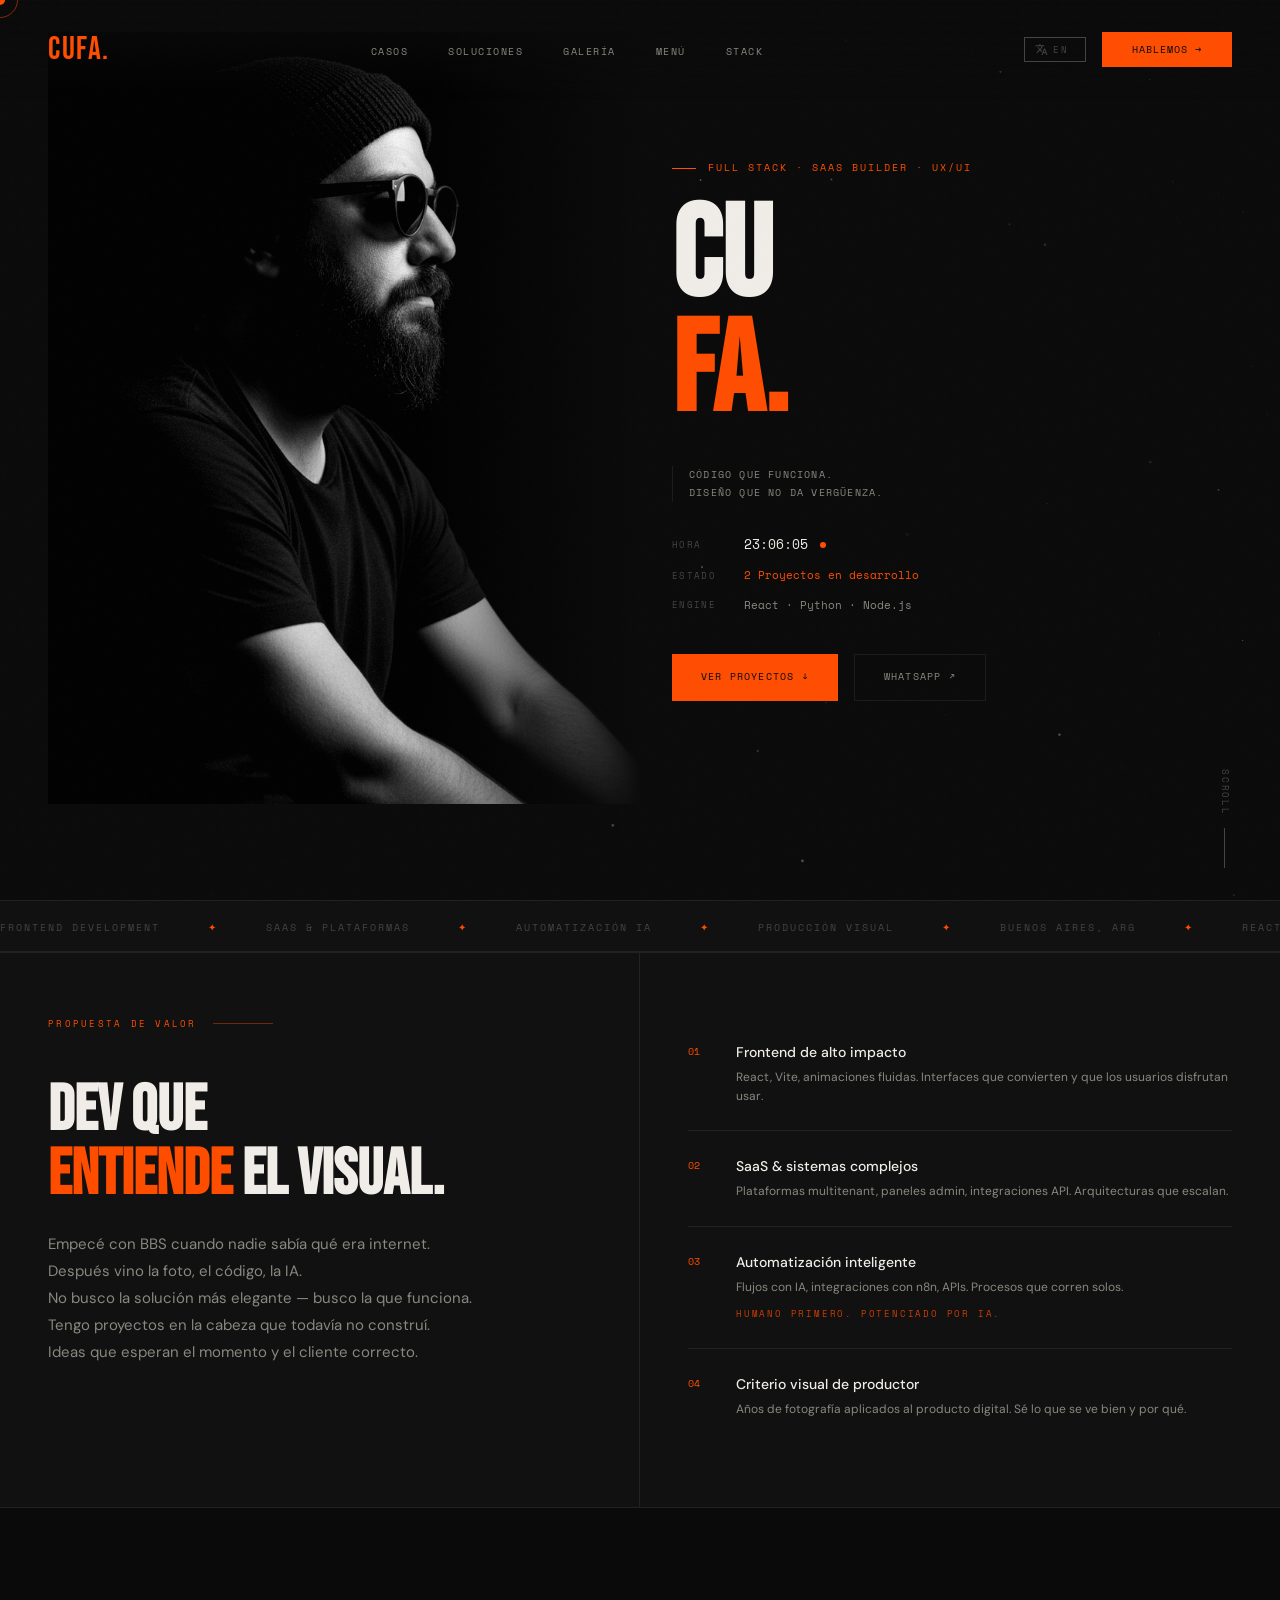
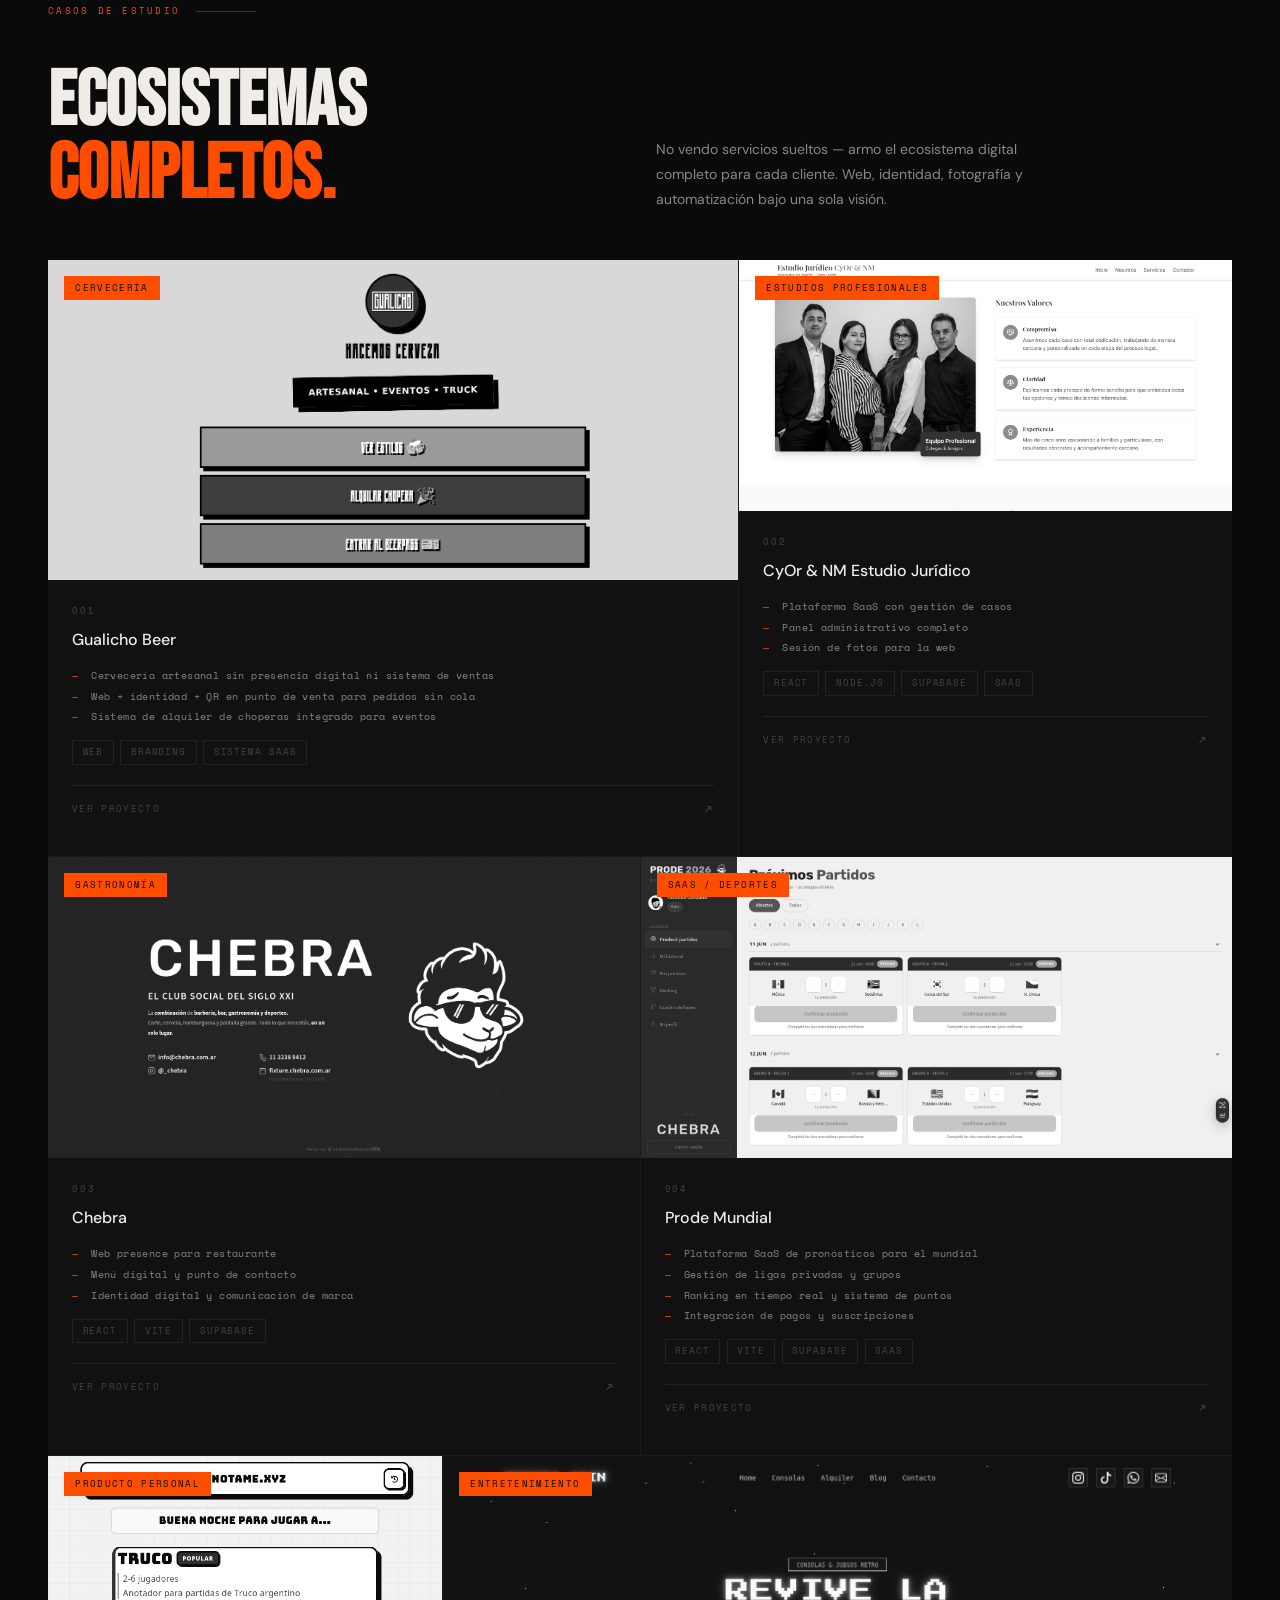
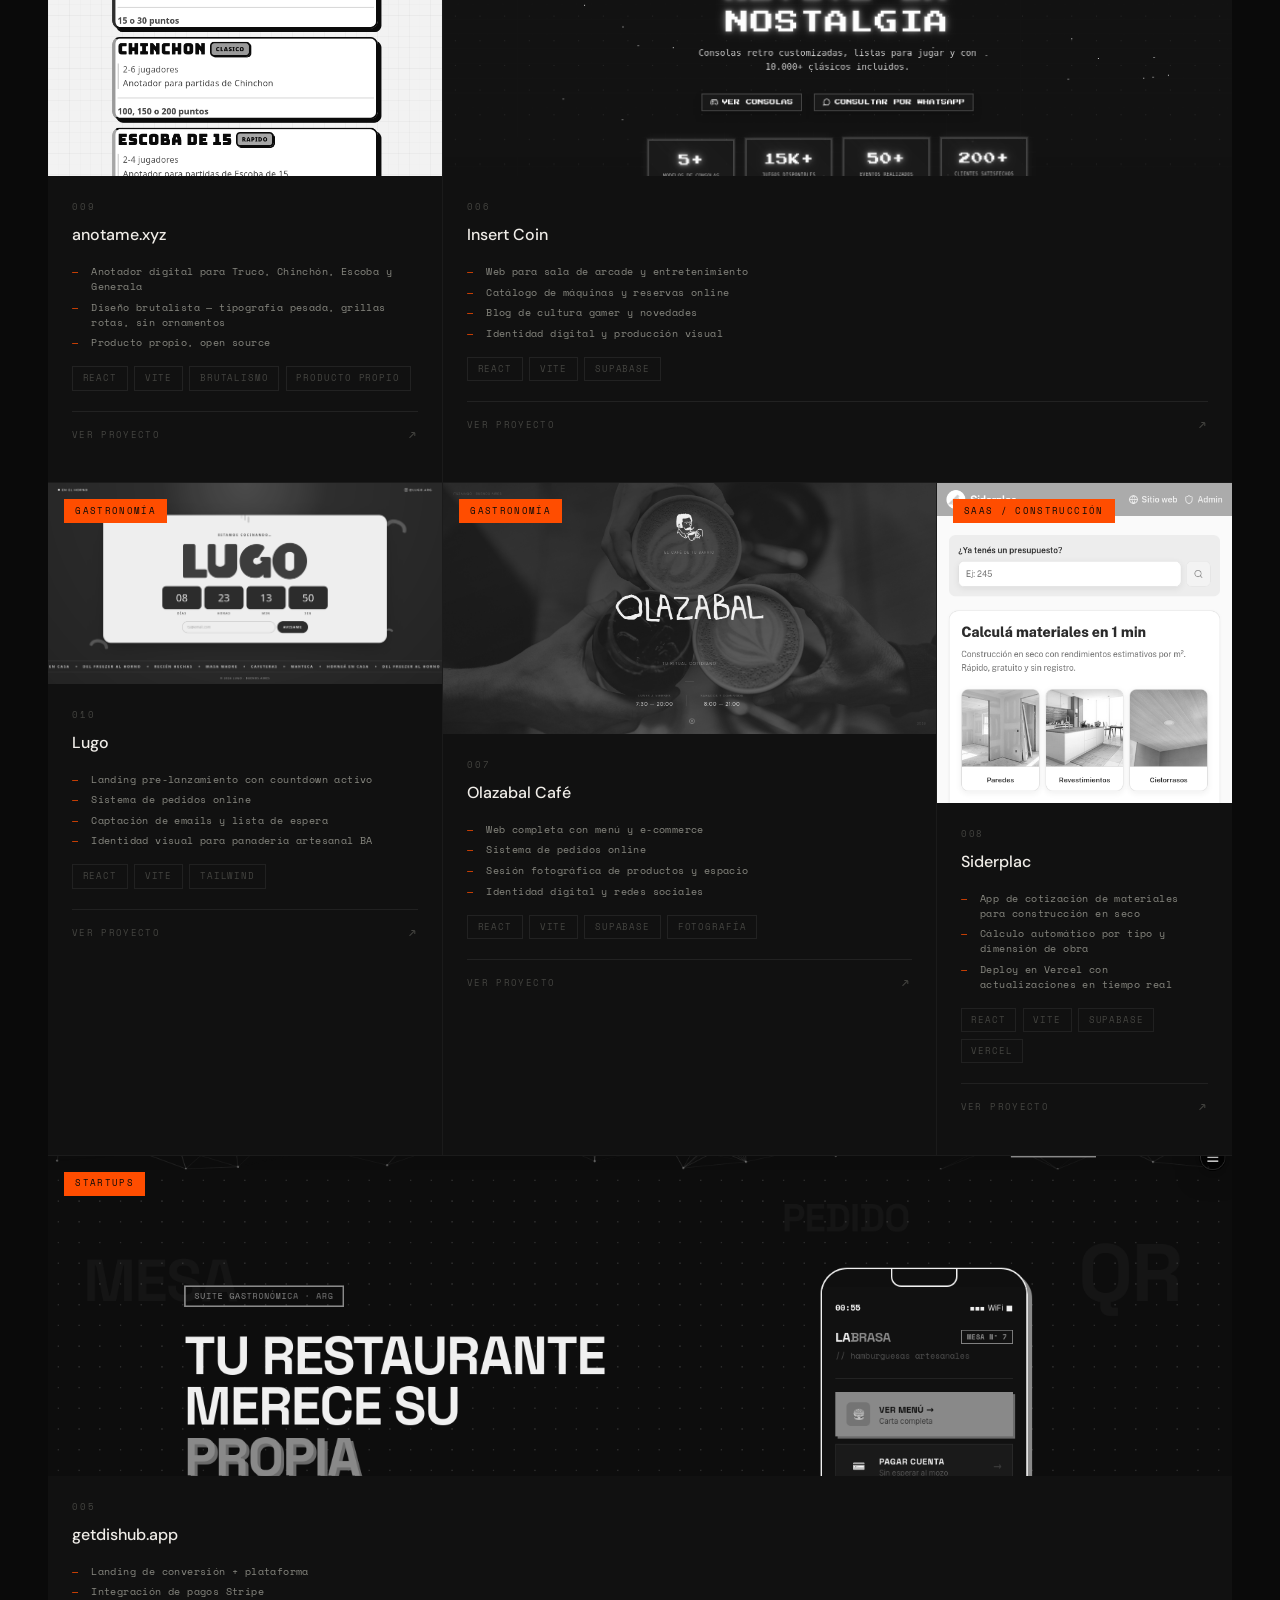
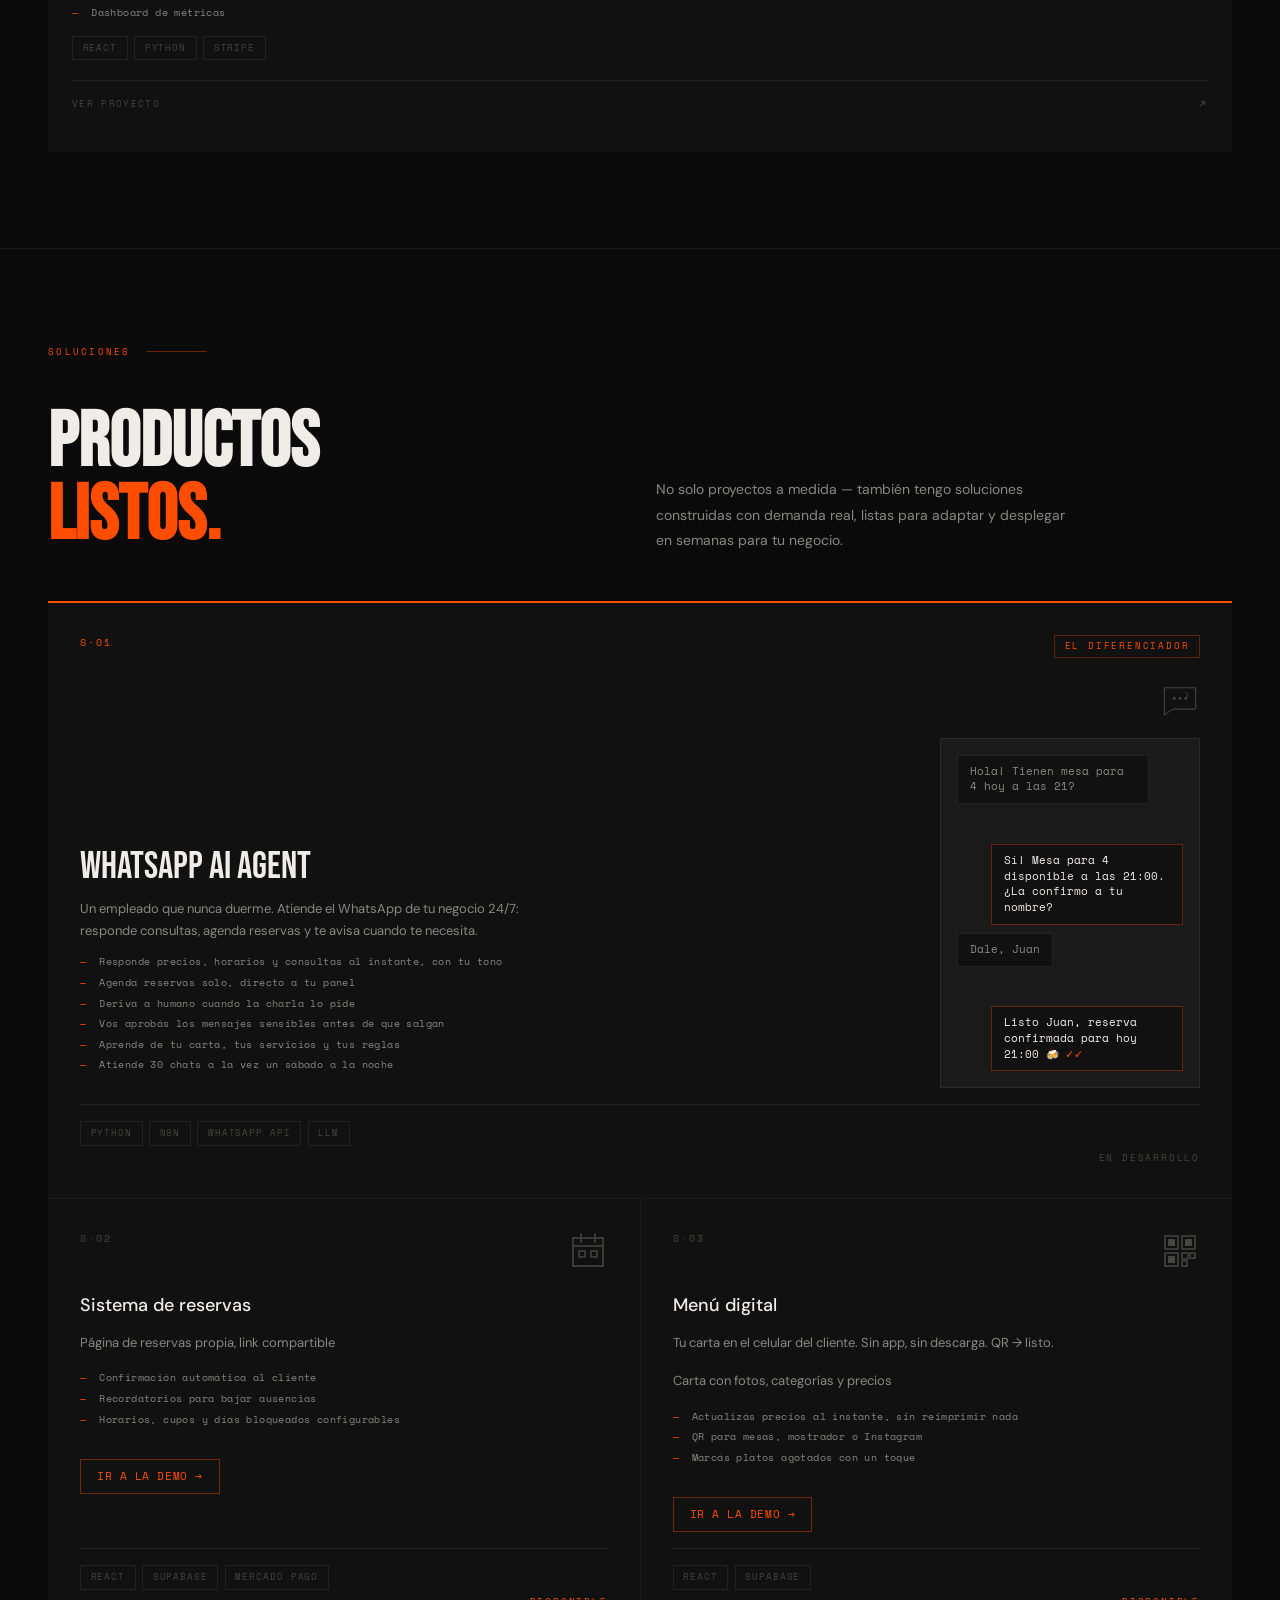
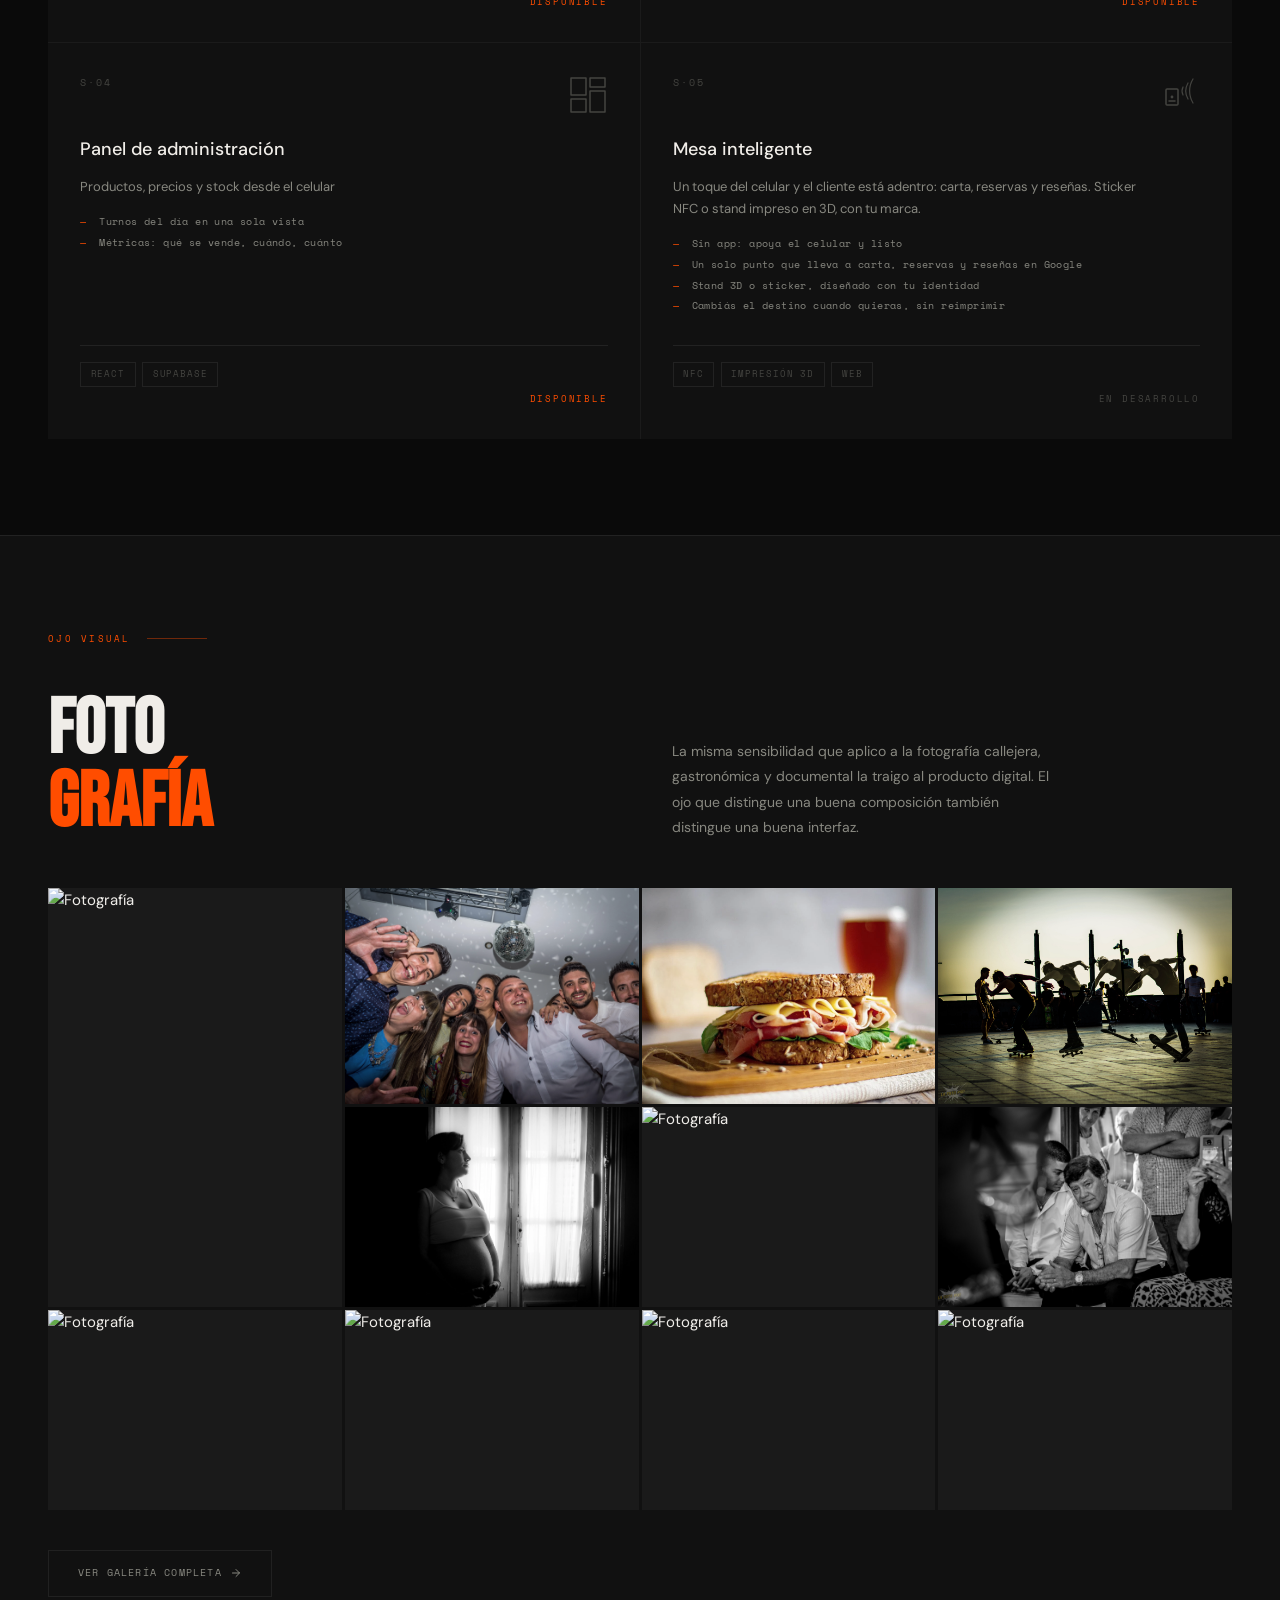
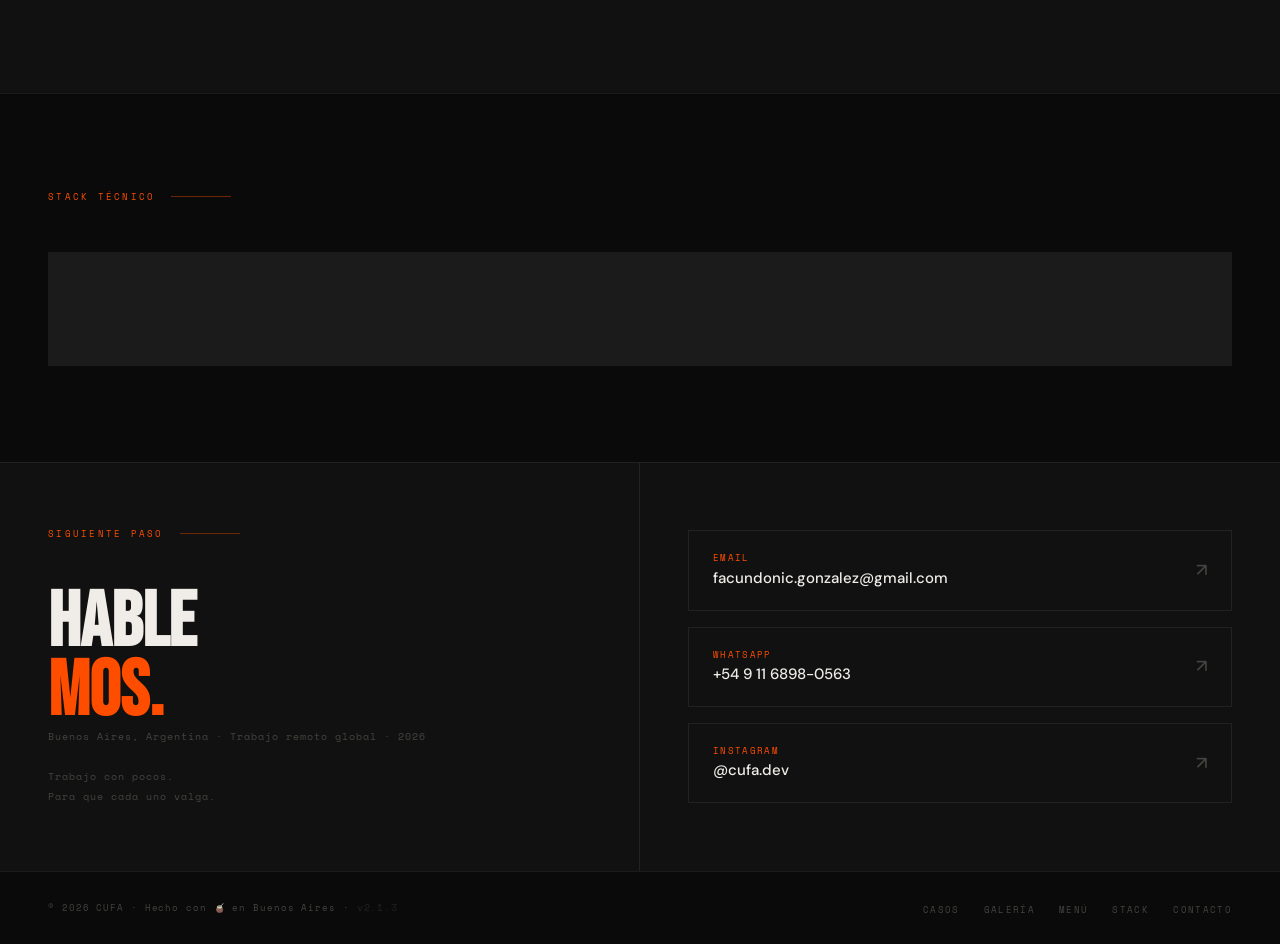
==== commit 5851a624: "agrega proyecto DishHub y mejoras en galería/animaciones Co-Authored-By: Claude Sonnet 5 <noreply@an" ====
--- a/index.html
+++ b/index.html
@@ -203,6 +203,7 @@
       <li><a href="#casos" data-i18n="nav.casos">Casos</a></li>
       <li><a href="#soluciones">Soluciones</a></li>
       <li><a href="#galeria" data-i18n="nav.galeria">Galería</a></li>
+      <li><a href="https://brava-demo.netlify.app/" target="_blank" rel="noopener noreferrer" data-i18n="nav.menu">Menú</a></li>
       <li><a href="#stack" data-i18n="nav.stack">Stack</a></li>
     </ul>
     <div class="nav-end">
@@ -461,14 +462,9 @@
 
       <!-- 5: getdishub — span 4, rows 2-3 -->
       <div class="caso-card reveal">
-        <div class="caso-thumb caso-thumb--loading">
+        <div class="caso-thumb">
           <span class="caso-industry" data-i18n="caso.005.industry">Startups</span>
-          <div class="thumb-loading">
-            <span class="thumb-loading-label" data-i18n="caso.005.loading">Captura próximamente</span>
-            <div class="thumb-loading-bar">
-              <div class="thumb-loading-progress"></div>
-            </div>
-          </div>
+          <img src="img/proyectos/dishub.png" alt="getdishub.app" class="img--top img--shift-up">
         </div>
         <div class="caso-info">
           <div class="caso-num">005</div>
@@ -622,13 +618,13 @@
   <section class="soluciones" id="soluciones">
     <div class="soluciones-header reveal">
       <div>
-        <div class="section-label">Soluciones</div>
-        <h2 class="soluciones-titulo">
+        <div class="section-label" data-i18n="soluciones.label">Soluciones</div>
+        <h2 class="soluciones-titulo" data-i18n="soluciones.titulo">
           Productos<br>
           <span>listos.</span>
         </h2>
       </div>
-      <p class="soluciones-desc">No solo proyectos a medida — también tengo soluciones construidas con demanda real, listas para adaptar y desplegar en semanas para tu negocio.</p>
+      <p class="soluciones-desc" data-i18n="soluciones.desc">No solo proyectos a medida — también tengo soluciones construidas con demanda real, listas para adaptar y desplegar en semanas para tu negocio.</p>
     </div>
 
     <div class="soluciones-grid reveal-grid">
@@ -637,20 +633,38 @@
       <div class="solucion-card solucion-card--hero">
         <div class="solucion-card-top">
           <span class="solucion-num">S·01</span>
-          <span class="solucion-badge">El diferenciador</span>
+          <span class="solucion-badge" data-i18n="solucion.01.badge">El diferenciador</span>
         </div>
         <div class="solucion-hero-body">
           <div class="solucion-hero-left">
-            <h3 class="solucion-nombre">WhatsApp AI Agent</h3>
-            <p class="solucion-bajada">Un agente que atiende pedidos, responde consultas y toma reservas. 24/7, sin operador.</p>
-          </div>
-          <svg class="solucion-icon solucion-icon--hero" viewBox="0 0 56 56" fill="none" stroke="currentColor" stroke-width="1.5" stroke-linecap="round" stroke-linejoin="round" aria-hidden="true">
-            <path d="M8 8h40a2 2 0 0 1 2 2v26a2 2 0 0 1-2 2H18l-12 8V10a2 2 0 0 1 2-2z"/>
-            <circle cx="20" cy="23" r="2" fill="currentColor" stroke="none"/>
-            <circle cx="28" cy="23" r="2" fill="currentColor" stroke="none"/>
-            <circle cx="36" cy="23" r="2" fill="currentColor" stroke="none"/>
-            <path d="M36 14l3 5-3 5" stroke-width="1.2"/>
-          </svg>
+            <h3 class="solucion-nombre" data-i18n="solucion.01.nombre">WhatsApp AI Agent</h3>
+            <p class="solucion-bajada" data-i18n="solucion.01.bajada">Un empleado que nunca duerme. Atiende el WhatsApp de tu negocio 24/7: responde consultas, agenda reservas y te avisa cuando te necesita.</p>
+            <ul class="caso-ecosistema" data-i18n="solucion.01.eco">
+              <li>Responde precios, horarios y consultas al instante, con tu tono</li>
+              <li>Agenda reservas solo, directo a tu panel</li>
+              <li>Deriva a humano cuando la charla lo pide</li>
+              <li>Vos aprobás los mensajes sensibles antes de que salgan</li>
+              <li>Aprende de tu carta, tus servicios y tus reglas</li>
+              <li>Atiende 30 chats a la vez un sábado a la noche</li>
+            </ul>
+          </div>
+          <div class="solucion-hero-right">
+            <svg class="solucion-icon solucion-icon--hero" viewBox="0 0 56 56" fill="none" stroke="currentColor" stroke-width="1.5" stroke-linecap="round" stroke-linejoin="round" aria-hidden="true">
+              <path d="M8 8h40a2 2 0 0 1 2 2v26a2 2 0 0 1-2 2H18l-12 8V10a2 2 0 0 1 2-2z"/>
+              <circle cx="20" cy="23" r="2" fill="currentColor" stroke="none"/>
+              <circle cx="28" cy="23" r="2" fill="currentColor" stroke="none"/>
+              <circle cx="36" cy="23" r="2" fill="currentColor" stroke="none"/>
+              <path d="M36 14l3 5-3 5" stroke-width="1.2"/>
+            </svg>
+            <div class="chat-mockup" aria-hidden="true">
+              <div class="chat-bubble chat-bubble--client" data-i18n="solucion.01.chat1" style="--chat-delay:0.2s">Hola! Tienen mesa para 4 hoy a las 21?</div>
+              <div class="chat-typing" style="--chat-delay:0.7s"><span></span><span></span><span></span></div>
+              <div class="chat-bubble chat-bubble--agent" data-i18n="solucion.01.chat2" style="--chat-delay:1.6s">Sí! Mesa para 4 disponible a las 21:00. ¿La confirmo a tu nombre?</div>
+              <div class="chat-bubble chat-bubble--client" data-i18n="solucion.01.chat3" style="--chat-delay:2.2s">Dale, Juan</div>
+              <div class="chat-typing" style="--chat-delay:2.7s"><span></span><span></span><span></span></div>
+              <div class="chat-bubble chat-bubble--agent" data-i18n="solucion.01.chat4" style="--chat-delay:3.6s">Listo Juan, reserva confirmada para hoy 21:00 🍻<span class="chat-check">✓✓</span></div>
+            </div>
+          </div>
         </div>
         <div class="solucion-footer">
           <div class="caso-tags">
@@ -659,12 +673,12 @@
             <span class="tag">WhatsApp API</span>
             <span class="tag">LLM</span>
           </div>
-          <span class="solucion-status en-desarrollo">En desarrollo</span>
+          <span class="solucion-status en-desarrollo" data-i18n="solucion.estado.desarrollo">En desarrollo</span>
         </div>
       </div>
 
       <!-- S·02 -->
-      <div class="solucion-card">
+      <a class="solucion-card solucion-card--link" href="https://reservas-resto.netlify.app/" target="_blank" rel="noopener noreferrer">
         <div class="solucion-card-top">
           <span class="solucion-num">S·02</span>
           <svg class="solucion-icon" viewBox="0 0 40 40" fill="none" stroke="currentColor" stroke-width="1.5" stroke-linecap="round" stroke-linejoin="round" aria-hidden="true">
@@ -676,20 +690,26 @@
             <rect x="23" y="20" width="6" height="6"/>
           </svg>
         </div>
-        <h3 class="solucion-nombre">Sistema de reservas</h3>
-        <p class="solucion-bajada">Turnos online con confirmación automática. Sin WhatsApp de por medio, sin papeles.</p>
+        <h3 class="solucion-nombre" data-i18n="solucion.02.nombre">Sistema de reservas</h3>
+        <p class="solucion-bajada" data-i18n="solucion.02.bajada">Página de reservas propia, link compartible</p>
+        <ul class="caso-ecosistema" data-i18n="solucion.02.eco">
+          <li>Confirmación automática al cliente</li>
+          <li>Recordatorios para bajar ausencias</li>
+          <li>Horarios, cupos y días bloqueados configurables</li>
+        </ul>
+        <span class="solucion-demo-btn" data-i18n="solucion.demo.btn" data-after="Ir a la demo →">Ir a la demo →</span>
         <div class="solucion-footer">
           <div class="caso-tags">
             <span class="tag">React</span>
             <span class="tag">Supabase</span>
             <span class="tag">Mercado Pago</span>
           </div>
-          <span class="solucion-status">Disponible</span>
-        </div>
-      </div>
+          <span class="solucion-status" data-i18n="solucion.estado.disponible">Disponible</span>
+        </div>
+      </a>
 
       <!-- S·03 -->
-      <div class="solucion-card">
+      <a class="solucion-card solucion-card--link" href="https://brava-demo.netlify.app/" target="_blank" rel="noopener noreferrer">
         <div class="solucion-card-top">
           <span class="solucion-num">S·03</span>
           <svg class="solucion-icon" viewBox="0 0 40 40" fill="none" stroke="currentColor" stroke-width="1.5" stroke-linecap="round" stroke-linejoin="round" aria-hidden="true">
@@ -704,16 +724,23 @@
             <rect x="22" y="30" width="5" height="5"/>
           </svg>
         </div>
-        <h3 class="solucion-nombre">Menú digital</h3>
-        <p class="solucion-bajada">Tu carta en el celular del cliente. Sin app, sin descarga. QR → listo.</p>
+        <h3 class="solucion-nombre" data-i18n="solucion.03.nombre">Menú digital</h3>
+        <p class="solucion-bajada" data-i18n="solucion.03.bajada1">Tu carta en el celular del cliente. Sin app, sin descarga. QR → listo.</p>
+        <p class="solucion-bajada" data-i18n="solucion.03.bajada2">Carta con fotos, categorías y precios</p>
+        <ul class="caso-ecosistema" data-i18n="solucion.03.eco">
+          <li>Actualizás precios al instante, sin reimprimir nada</li>
+          <li>QR para mesas, mostrador o Instagram</li>
+          <li>Marcás platos agotados con un toque</li>
+        </ul>
+        <span class="solucion-demo-btn" data-i18n="solucion.demo.btn" data-after="Ir a la demo →">Ir a la demo →</span>
         <div class="solucion-footer">
           <div class="caso-tags">
             <span class="tag">React</span>
             <span class="tag">Supabase</span>
           </div>
-          <span class="solucion-status">Disponible</span>
-        </div>
-      </div>
+          <span class="solucion-status" data-i18n="solucion.estado.disponible">Disponible</span>
+        </div>
+      </a>
 
       <!-- S·04 -->
       <div class="solucion-card">
@@ -726,14 +753,49 @@
             <rect x="3" y="24" width="15" height="13"/>
           </svg>
         </div>
-        <h3 class="solucion-nombre">Panel de administración</h3>
-        <p class="solucion-bajada">Control total: productos, turnos, métricas. Desde el celular o la PC del dueño.</p>
+        <h3 class="solucion-nombre" data-i18n="solucion.04.nombre">Panel de administración</h3>
+        <p class="solucion-bajada" data-i18n="solucion.04.bajada">Productos, precios y stock desde el celular</p>
+        <ul class="caso-ecosistema" data-i18n="solucion.04.eco">
+          <li>Turnos del día en una sola vista</li>
+          <li>Métricas: qué se vende, cuándo, cuánto</li>
+        </ul>
         <div class="solucion-footer">
           <div class="caso-tags">
             <span class="tag">React</span>
             <span class="tag">Supabase</span>
           </div>
-          <span class="solucion-status">Disponible</span>
+          <span class="solucion-status" data-i18n="solucion.estado.disponible">Disponible</span>
+        </div>
+      </div>
+
+      <!-- S·05 -->
+      <div class="solucion-card">
+        <div class="solucion-card-top">
+          <span class="solucion-num">S·05</span>
+          <svg class="solucion-icon" viewBox="0 0 40 40" fill="none" stroke="currentColor" stroke-width="1.5" stroke-linecap="round" stroke-linejoin="round" aria-hidden="true">
+            <rect x="6" y="14" width="12" height="16" rx="1"/>
+            <line x1="9" y1="26" x2="15" y2="26"/>
+            <circle cx="12" cy="22" r="1.4" fill="currentColor" stroke="none"/>
+            <path d="M23 20a9 9 0 0 1 0-8" stroke-width="1.2"/>
+            <path d="M28 24a16 16 0 0 1 0-16" stroke-width="1.2"/>
+            <path d="M33 28a23 23 0 0 1 0-24" stroke-width="1.2"/>
+          </svg>
+        </div>
+        <h3 class="solucion-nombre" data-i18n="solucion.05.nombre">Mesa inteligente</h3>
+        <p class="solucion-bajada" data-i18n="solucion.05.bajada">Un toque del celular y el cliente está adentro: carta, reservas y reseñas. Sticker NFC o stand impreso en 3D, con tu marca.</p>
+        <ul class="caso-ecosistema" data-i18n="solucion.05.eco">
+          <li>Sin app: apoya el celular y listo</li>
+          <li>Un solo punto que lleva a carta, reservas y reseñas en Google</li>
+          <li>Stand 3D o sticker, diseñado con tu identidad</li>
+          <li>Cambiás el destino cuando quieras, sin reimprimir</li>
+        </ul>
+        <div class="solucion-footer">
+          <div class="caso-tags">
+            <span class="tag">NFC</span>
+            <span class="tag">Impresión 3D</span>
+            <span class="tag">Web</span>
+          </div>
+          <span class="solucion-status en-desarrollo" data-i18n="solucion.estado.desarrollo">En desarrollo</span>
         </div>
       </div>
 
@@ -759,11 +821,17 @@
     <div class="galeria-grid">
       <div class="galeria-item tall">
         <img src="img/fotos/photo33.webp" alt="Fotografía">
-        <div class="galeria-overlay"><span class="galeria-num">033</span></div>
+        <div class="galeria-overlay">
+          <div class="galeria-caption"><span class="galeria-caption-title">Fiestas de la Cerveza</span><span class="galeria-caption-location">Entre Ríos - 2025</span></div>
+          <span class="galeria-num">033</span>
+        </div>
       </div>
       <div class="galeria-item">
         <img src="img/fotos/photo46.webp" alt="Fotografía">
-        <div class="galeria-overlay"><span class="galeria-num">046</span></div>
+        <div class="galeria-overlay">
+          <div class="galeria-caption"><span class="galeria-caption-title">Cumple primer año</span><span class="galeria-caption-location">Caba, Bs As - 2018</span></div>
+          <span class="galeria-num">0046</span>
+        </div>
       </div>
       <div class="galeria-item">
         <img src="img/fotos/photo4.webp" alt="Fotografía">
@@ -771,7 +839,10 @@
       </div>
       <div class="galeria-item">
         <img src="img/fotos/photo50.webp" alt="Fotografía">
-        <div class="galeria-overlay"><span class="galeria-num">050</span></div>
+        <div class="galeria-overlay">
+          <div class="galeria-caption"><span class="galeria-caption-title">Skate Park</span><span class="galeria-caption-location">Perú - 2018</span></div>
+          <span class="galeria-num">050</span>
+        </div>
       </div>
       <div class="galeria-item">
         <img src="img/fotos/photo67.webp" alt="Fotografía">
@@ -783,23 +854,38 @@
       </div>
       <div class="galeria-item">
         <img src="img/fotos/photo74.webp" alt="Fotografía">
-        <div class="galeria-overlay"><span class="galeria-num">074</span></div>
+        <div class="galeria-overlay">
+          <div class="galeria-caption"><span class="galeria-caption-title">Lo de Mario</span><span class="galeria-caption-location">Bs As, CABA - 2017</span></div>
+          <span class="galeria-num">074</span>
+        </div>
       </div>
       <div class="galeria-item">
         <img src="img/fotos/photo89.webp" alt="Fotografía">
-        <div class="galeria-overlay"><span class="galeria-num">089</span></div>
+        <div class="galeria-overlay">
+          <div class="galeria-caption"><span class="galeria-caption-title">Garibaldi</span><span class="galeria-caption-location">Bs As, CABA - 2022</span></div>
+          <span class="galeria-num">089</span>
+        </div>
       </div>
       <div class="galeria-item">
         <img src="img/fotos/photo92.webp" alt="Fotografía">
-        <div class="galeria-overlay"><span class="galeria-num">092</span></div>
+        <div class="galeria-overlay">
+          <div class="galeria-caption"><span class="galeria-caption-title">Garibaldi</span><span class="galeria-caption-location">Bs As, CABA - 2022</span></div>
+          <span class="galeria-num">092</span>
+        </div>
       </div>
       <div class="galeria-item">
         <img src="img/fotos/photo9.webp" alt="Fotografía">
-        <div class="galeria-overlay"><span class="galeria-num">009</span></div>
+        <div class="galeria-overlay">
+          <div class="galeria-caption"><span class="galeria-caption-title">Nina Portela</span><span class="galeria-caption-location">Zona Oeste - 2025</span></div>
+          <span class="galeria-num">009</span>
+        </div>
       </div>
       <div class="galeria-item">
         <img src="img/fotos/_CSC1687.webp" alt="Fotografía">
-        <div class="galeria-overlay"><span class="galeria-num">1687</span></div>
+        <div class="galeria-overlay">
+          <div class="galeria-caption"><span class="galeria-caption-title">Fiestas de la Cerveza</span><span class="galeria-caption-location">Entre Ríos - 2026</span></div>
+          <span class="galeria-num">1687</span>
+        </div>
       </div>
     </div>
 
@@ -911,6 +997,7 @@
     <ul class="footer-links">
       <li><a href="#casos" data-i18n="nav.casos">Casos</a></li>
       <li><a href="#galeria" data-i18n="nav.galeria">Galería</a></li>
+      <li><a href="https://brava-demo.netlify.app/" target="_blank" rel="noopener noreferrer" data-i18n="nav.menu">Menú</a></li>
       <li><a href="#stack" data-i18n="nav.stack">Stack</a></li>
       <li><a href="#contacto" data-i18n="contacto.label.footer">Contacto</a></li>
     </ul>
--- a/css/style.css
+++ b/css/style.css
@@ -526,6 +526,10 @@
   filter: grayscale(0%);
 }
 
+.img--shift-up {
+  margin-top: -40px;
+}
+
 .caso-thumb--loading {
   flex: 1;
   max-height: none;
@@ -745,6 +749,63 @@
 }
 .solucion-card:hover { background: var(--surface2); }
 
+.solucion-card--link {
+  color: inherit;
+  text-decoration: none;
+  cursor: pointer;
+}
+
+.solucion-demo-btn {
+  display: inline-flex;
+  align-items: center;
+  gap: 0.4rem;
+  align-self: flex-start;
+  font-family: var(--mono);
+  font-size: 11px;
+  letter-spacing: 0.05em;
+  text-transform: uppercase;
+  color: var(--orange);
+  border: 1px solid rgba(255, 77, 0, 0.4);
+  padding: 0.5rem 1rem;
+  position: relative;
+  overflow: hidden;
+  animation: galeria-flicker 9s infinite;
+  transition: border-color 0.15s;
+}
+.solucion-card--link:hover .solucion-demo-btn,
+.solucion-demo-btn.filling,
+.solucion-demo-btn.emptying {
+  border-color: rgba(255,77,0,0.5);
+}
+.solucion-card--link:hover .solucion-demo-btn {
+  animation: glitch-jitter 0.5s steps(1) forwards;
+}
+.solucion-demo-btn::after {
+  content: attr(data-after);
+  position: absolute;
+  inset: 0;
+  background: var(--orange);
+  color: var(--bg);
+  font-family: var(--mono);
+  font-size: 11px;
+  letter-spacing: 0.05em;
+  text-transform: uppercase;
+  display: flex;
+  align-items: center;
+  justify-content: center;
+  clip-path: inset(0 0 100% 0);
+  pointer-events: none;
+}
+.solucion-demo-btn.filling::after {
+  animation: glitch-fill 1.1s steps(1) forwards;
+}
+.solucion-demo-btn.emptying {
+  animation: none;
+}
+.solucion-demo-btn.emptying::after {
+  animation: glitch-empty 0.7s steps(1) forwards;
+}
+
 /* Card hero — S·01, ancho completo con borde naranja top */
 .solucion-card--hero {
   grid-column: 1 / -1;
@@ -763,12 +824,118 @@
   display: flex;
   flex-direction: column;
   gap: 0.75rem;
+  flex: 1;
+  min-width: 0;
+}
+
+.solucion-hero-right {
+  display: flex;
+  flex-direction: column;
+  align-items: flex-end;
+  gap: 1rem;
+  flex-shrink: 0;
 }
 
 .solucion-icon--hero {
   width: 56px;
   height: 56px;
   flex-shrink: 0;
+}
+
+/* Chat mockup — S·01 */
+.chat-mockup {
+  display: flex;
+  flex-direction: column;
+  gap: 0.5rem;
+  width: 260px;
+  max-width: 100%;
+  padding: 1rem;
+  background: var(--surface2);
+  border: 1px solid var(--border);
+}
+
+.chat-bubble {
+  font-family: var(--mono);
+  font-size: 10.5px;
+  line-height: 1.5;
+  padding: 0.5rem 0.75rem;
+  border: 1px solid var(--border);
+  max-width: 85%;
+  background: var(--surface);
+  color: var(--text-muted);
+}
+
+.chat-bubble--client {
+  align-self: flex-start;
+  border-top-left-radius: 0;
+}
+
+.chat-bubble--agent {
+  align-self: flex-end;
+  border-color: rgba(255, 77, 0, 0.35);
+  color: var(--text);
+  border-top-right-radius: 0;
+}
+
+.chat-check {
+  margin-left: 0.4rem;
+  color: var(--orange);
+}
+
+.chat-typing {
+  align-self: flex-start;
+  display: flex;
+  align-items: center;
+  gap: 3px;
+  padding: 0.55rem 0.7rem;
+  border: 1px solid var(--border);
+  background: var(--surface);
+  width: fit-content;
+}
+
+.chat-typing span {
+  width: 4px;
+  height: 4px;
+  border-radius: 50%;
+  background: var(--text-dim);
+}
+
+@media (prefers-reduced-motion: no-preference) {
+  .chat-mockup .chat-bubble,
+  .chat-mockup .chat-typing {
+    opacity: 0;
+  }
+  .chat-mockup .chat-bubble {
+    transform: translateY(8px);
+  }
+  .chat-mockup.playing .chat-bubble {
+    animation: chat-bubble-in 0.4s ease forwards;
+    animation-delay: var(--chat-delay, 0s);
+  }
+  .chat-mockup.playing .chat-typing {
+    animation: chat-typing-cycle 0.9s ease forwards;
+    animation-delay: var(--chat-delay, 0s);
+  }
+  .chat-typing span { animation: chat-dot-bounce 0.9s ease-in-out infinite; }
+  .chat-typing span:nth-child(2) { animation-delay: 0.15s; }
+  .chat-typing span:nth-child(3) { animation-delay: 0.3s; }
+}
+
+@keyframes chat-bubble-in {
+  from { opacity: 0; transform: translateY(8px); }
+  to   { opacity: 1; transform: none; }
+}
+
+@keyframes chat-typing-cycle {
+  0%   { opacity: 0; }
+  20%  { opacity: 1; }
+  80%  { opacity: 1; }
+  100% { opacity: 0; }
+}
+
+@keyframes chat-dot-bounce {
+  0%, 60%, 100% { transform: translateY(0); opacity: 0.5; }
+  30% { transform: translateY(-3px); opacity: 1; }
 }
 
 .solucion-badge {
@@ -850,6 +1017,7 @@
   .soluciones-grid { grid-template-columns: 1fr; }
   .solucion-hero-body { flex-direction: column; align-items: flex-start; }
   .solucion-icon--hero { display: none; }
+  .chat-mockup { display: none; }
 }
 
 /* Galería */
@@ -917,15 +1085,32 @@
   background: rgba(255,77,0,0);
   display: flex;
   align-items: flex-end;
+  justify-content: space-between;
   padding: 1rem;
   transition: background 0.3s;
 }
 
+.galeria-overlay::before {
+  content: '';
+  position: absolute;
+  inset: 0;
+  background: linear-gradient(to top, rgba(0,0,0,0.75) 0%, rgba(0,0,0,0.35) 35%, rgba(0,0,0,0) 70%);
+  opacity: 0;
+  transition: opacity 0.3s;
+  pointer-events: none;
+}
+
 .galeria-item:hover .galeria-overlay {
   background: rgba(255,77,0,0.12);
 }
 
+.galeria-item:hover .galeria-overlay::before {
+  opacity: 1;
+}
+
 .galeria-num {
+  position: relative;
+  z-index: 1;
   font-family: var(--mono);
   font-size: 10px;
   color: rgba(255,255,255,0);
@@ -933,6 +1118,39 @@
 }
 
 .galeria-item:hover .galeria-num { color: rgba(255,255,255,0.7); }
+
+.galeria-caption {
+  position: relative;
+  z-index: 1;
+  display: flex;
+  flex-direction: column;
+  gap: 0.15rem;
+  opacity: 0;
+  transform: translateY(6px);
+  transition: opacity 0.3s ease, transform 0.3s ease;
+}
+
+.galeria-item:hover .galeria-caption {
+  opacity: 1;
+  transform: translateY(0);
+}
+
+.galeria-caption-title {
+  font-family: var(--mono);
+  font-size: 11px;
+  letter-spacing: 0.04em;
+  color: #fff;
+  text-shadow: 0 1px 4px rgba(0,0,0,0.8);
+}
+
+.galeria-caption-location {
+  font-family: var(--mono);
+  font-size: 9px;
+  letter-spacing: 0.1em;
+  text-transform: uppercase;
+  color: rgba(255,255,255,0.6);
+  text-shadow: 0 1px 4px rgba(0,0,0,0.8);
+}
 
 .galeria-cta {
   display: flex;
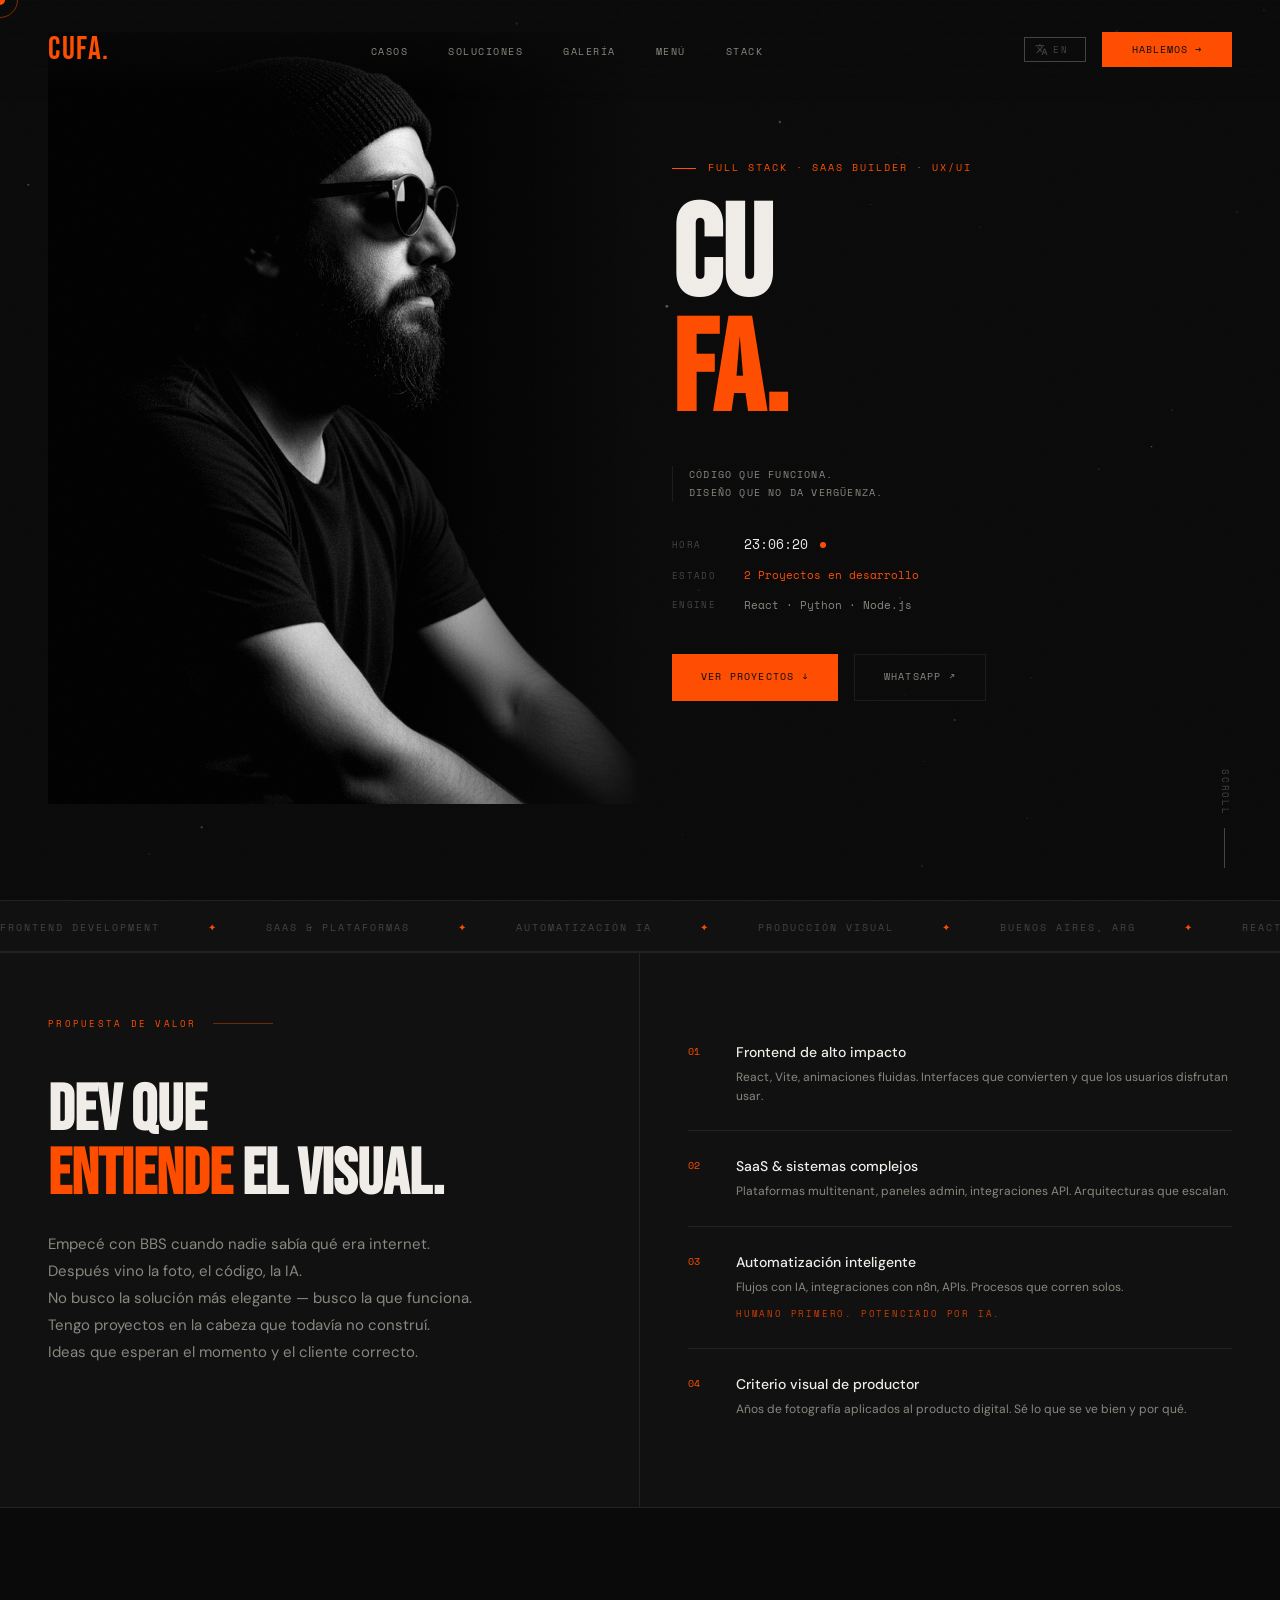
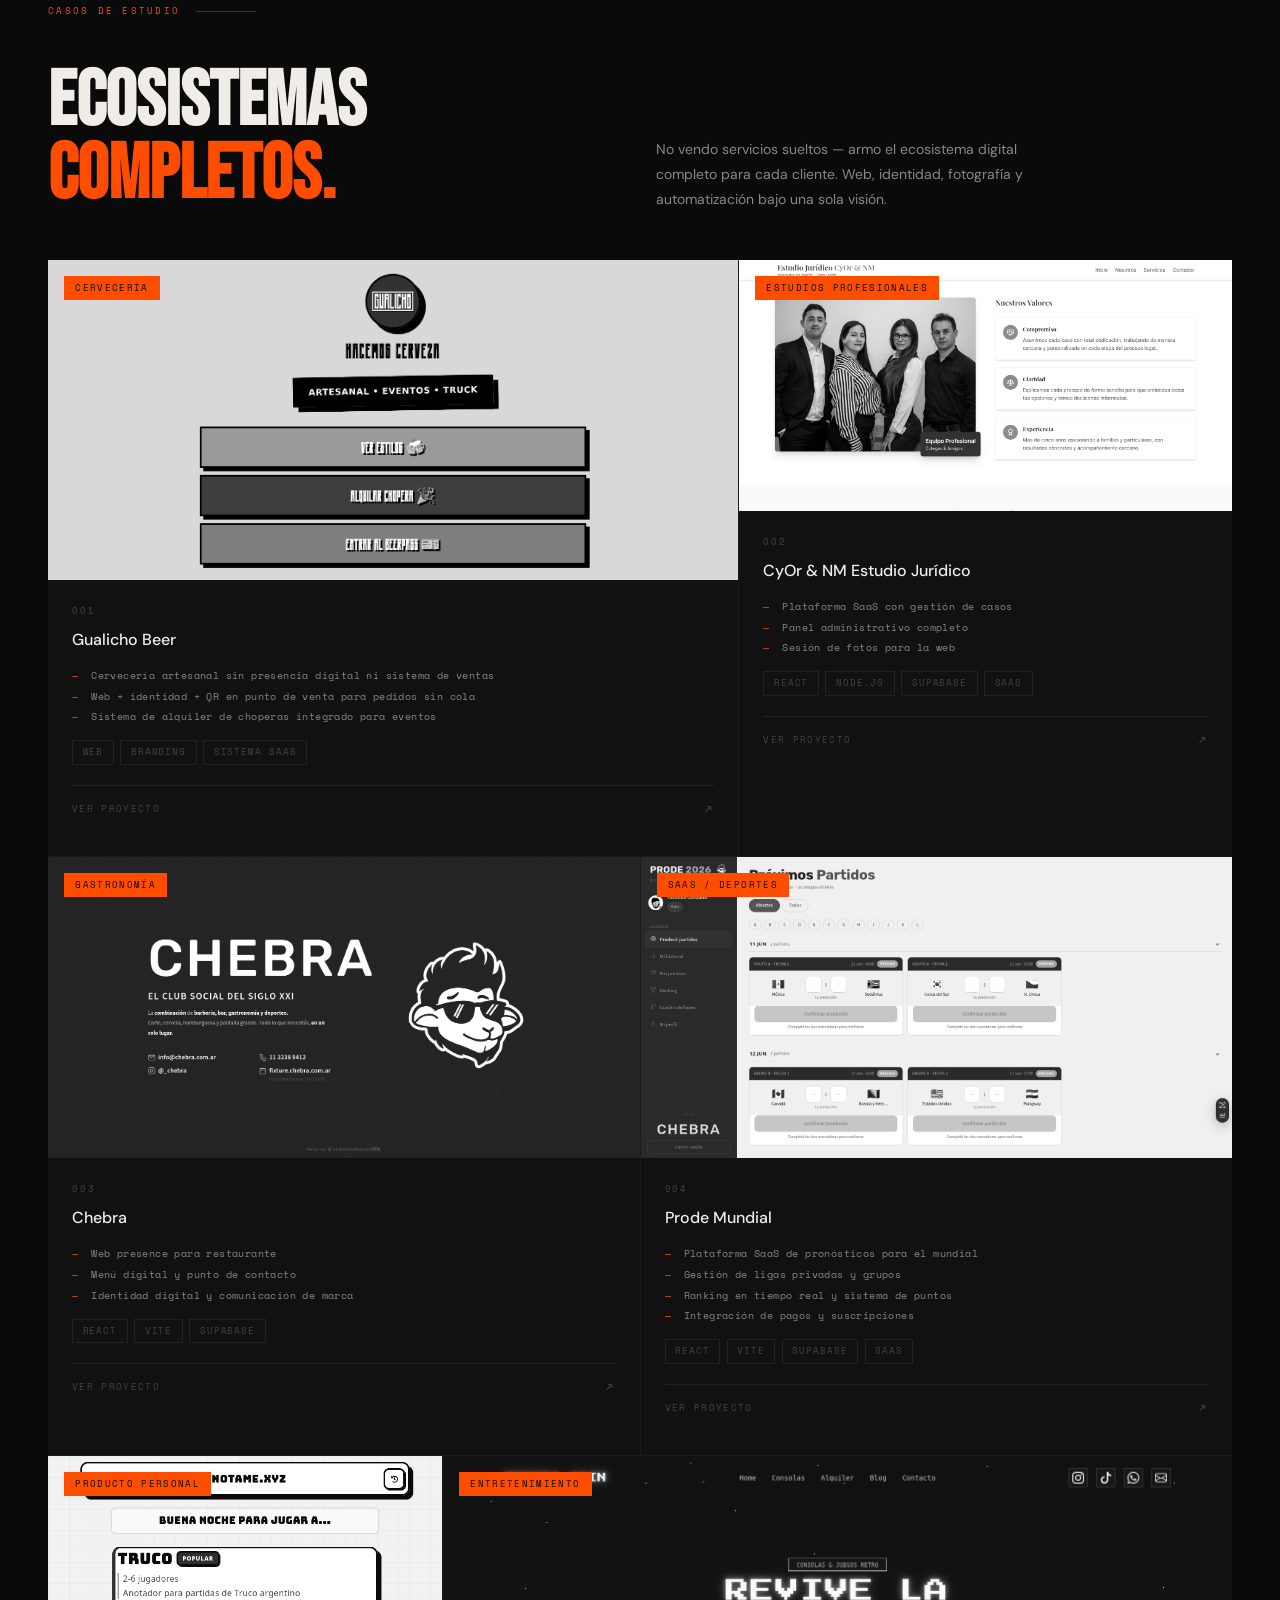
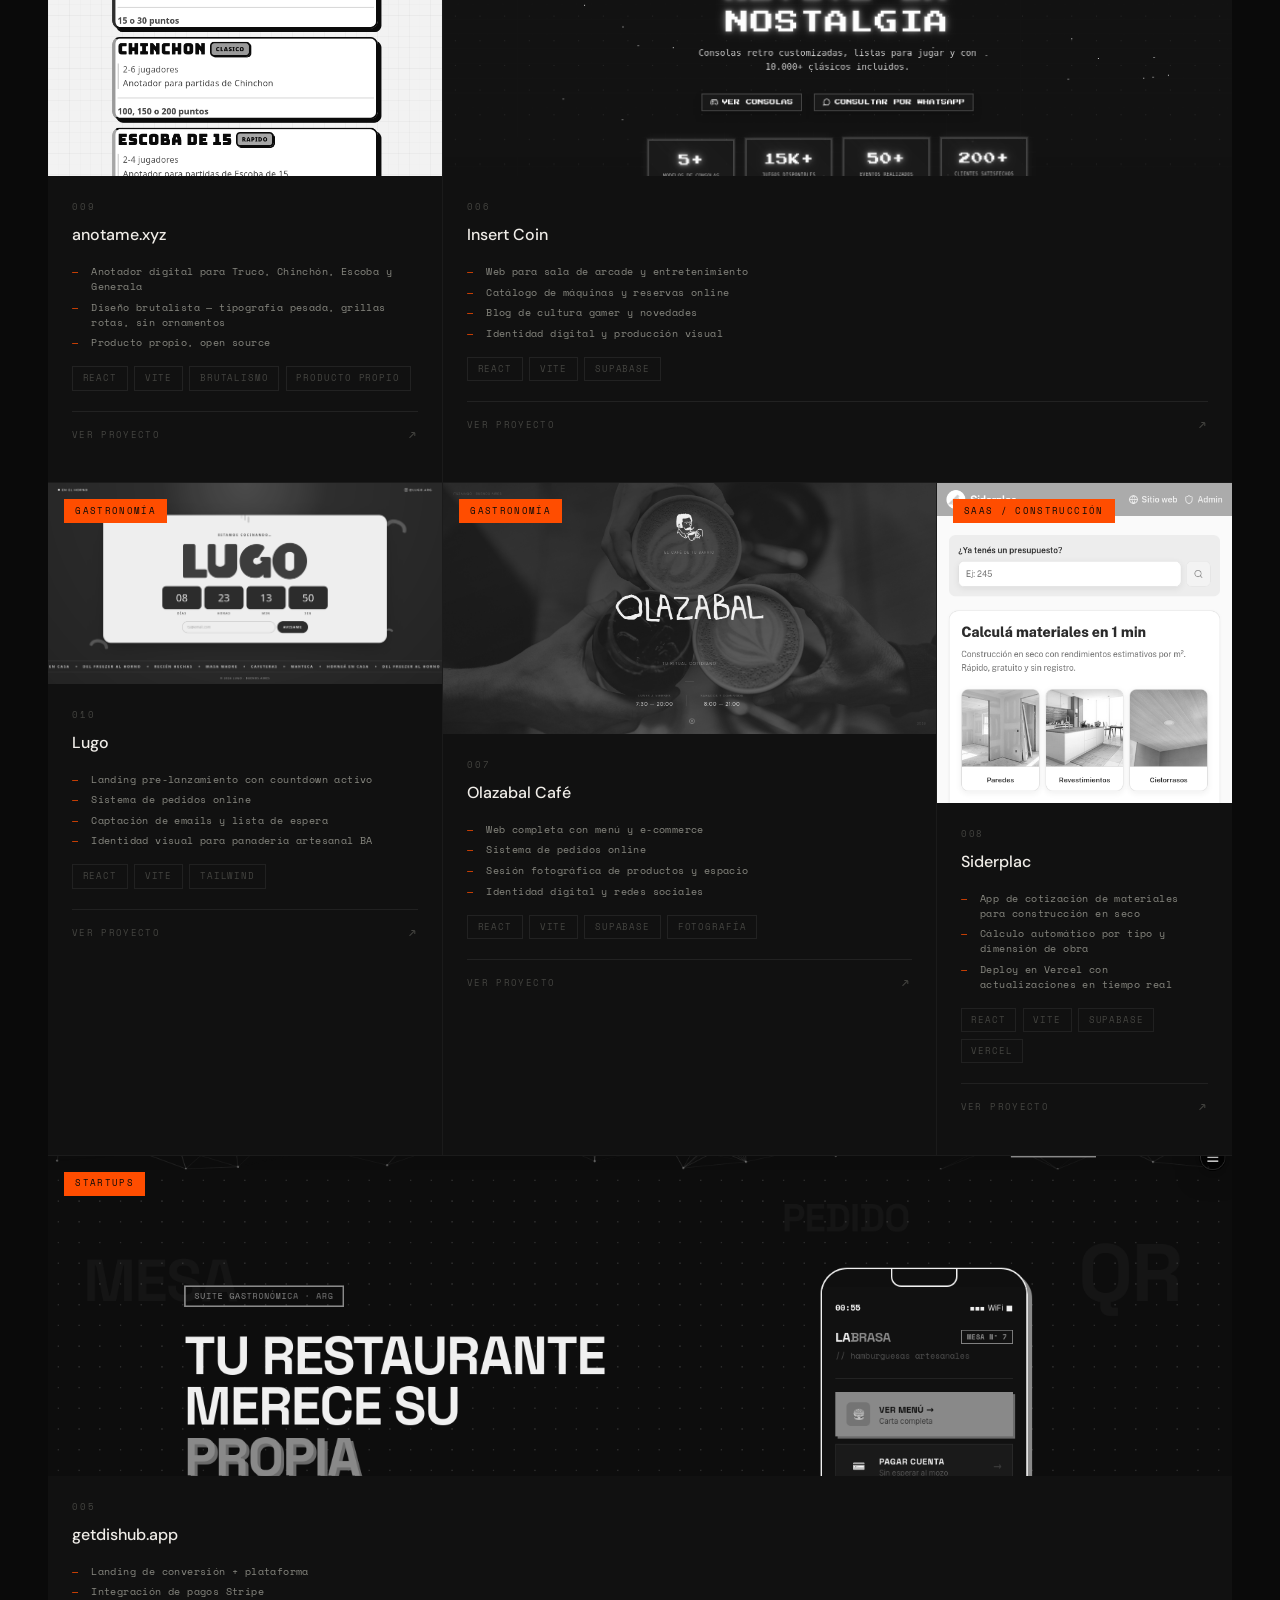
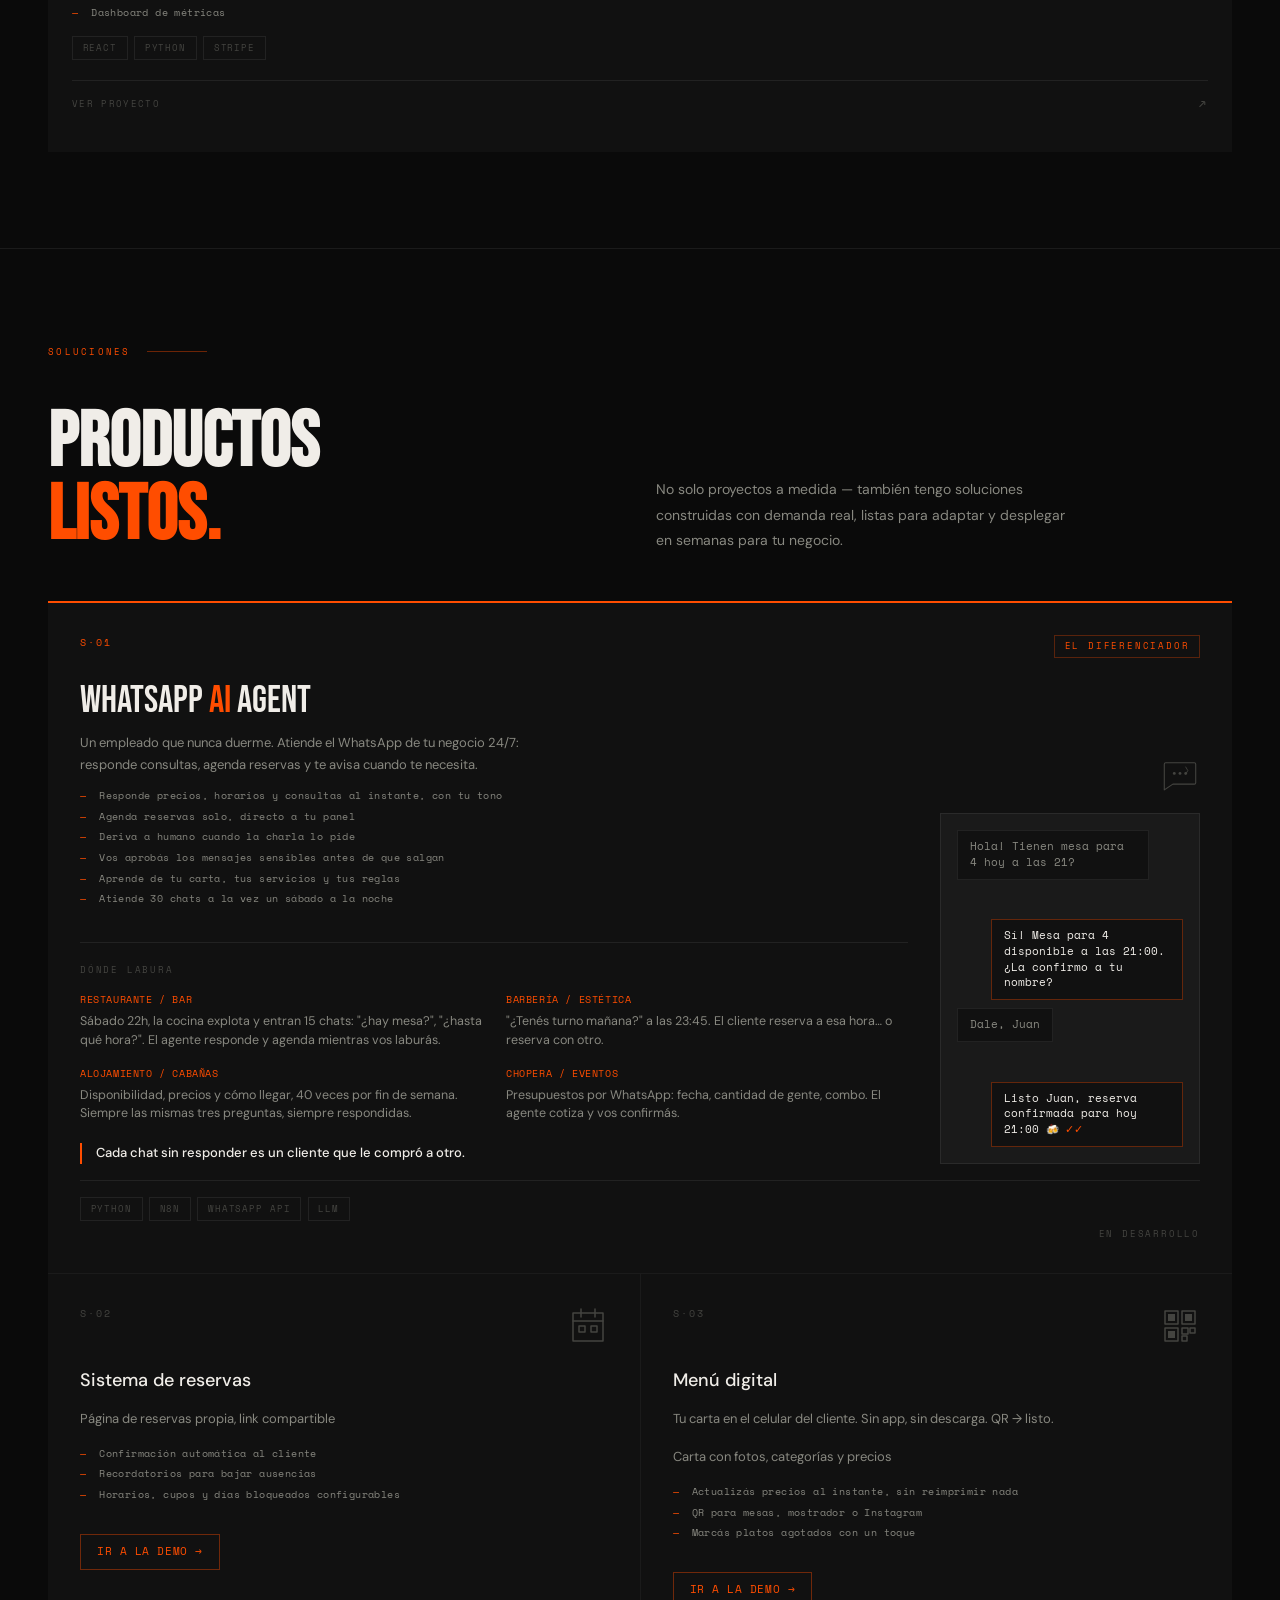
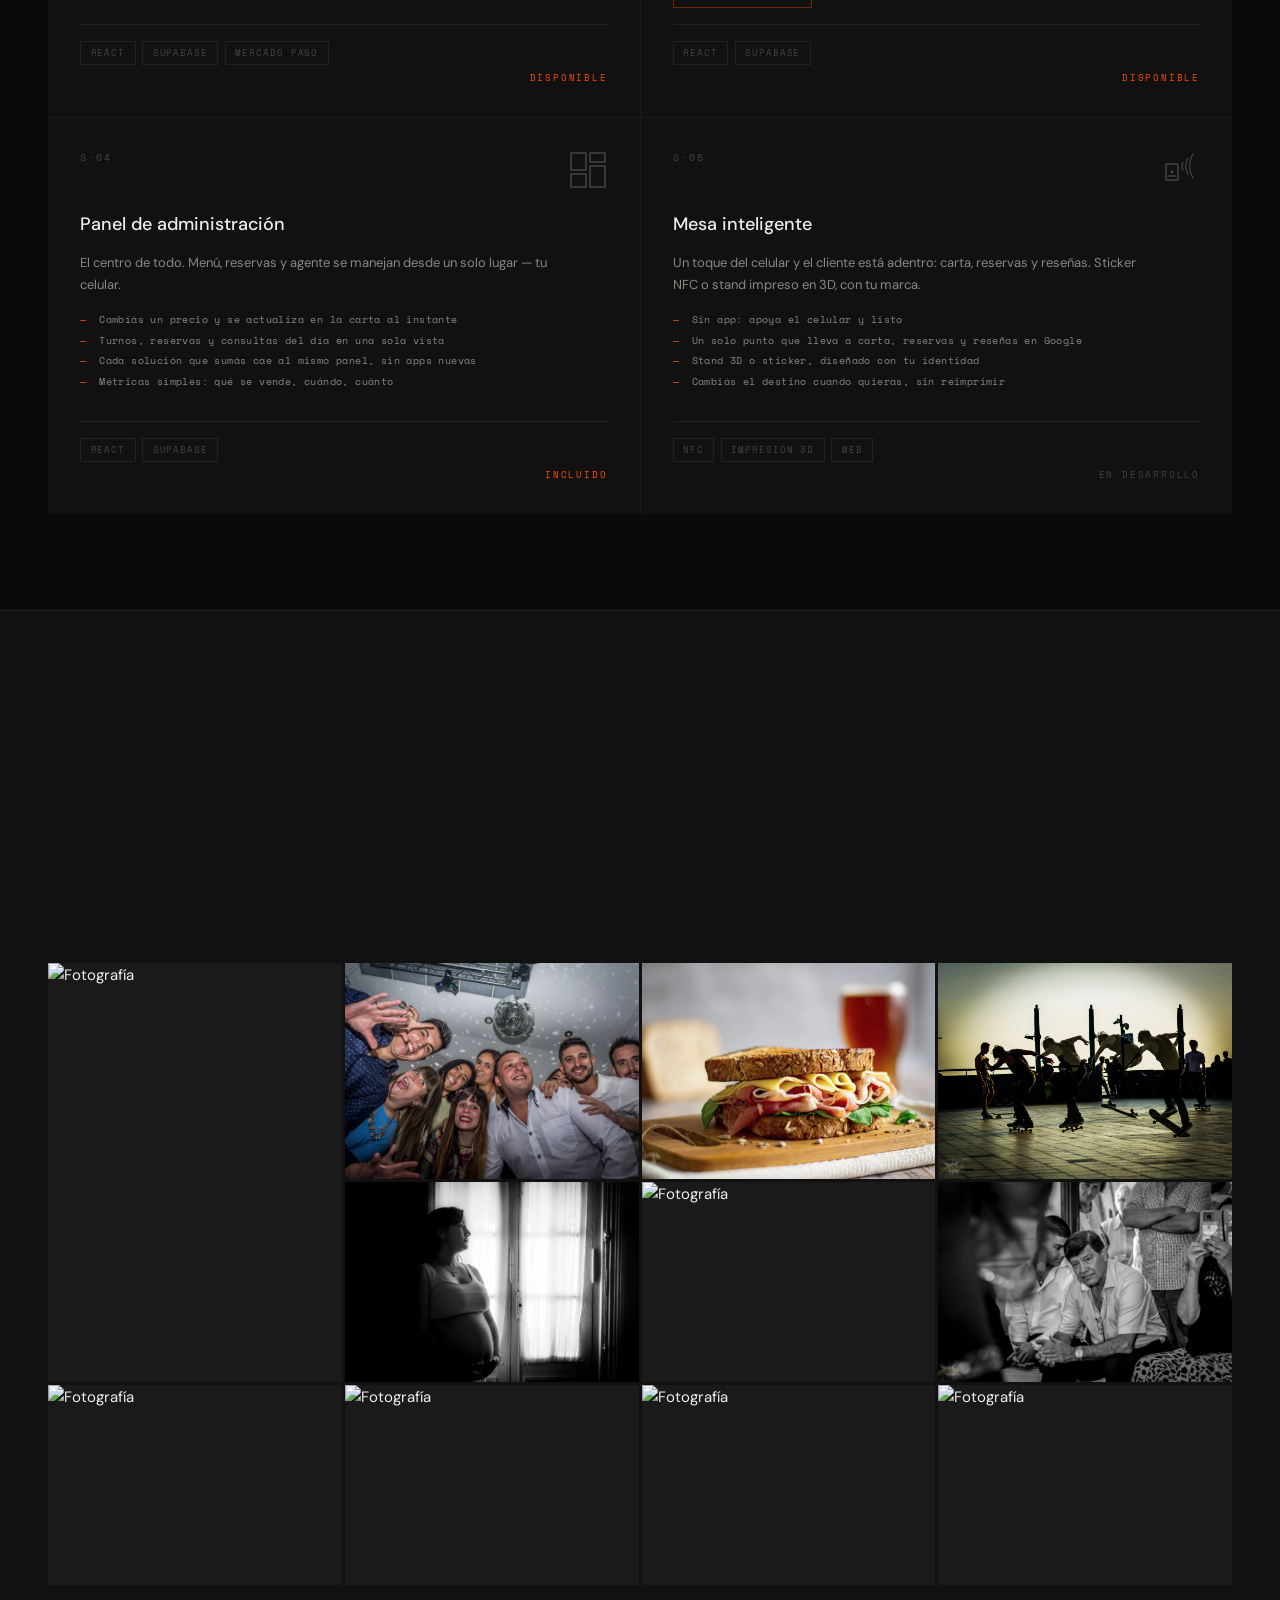
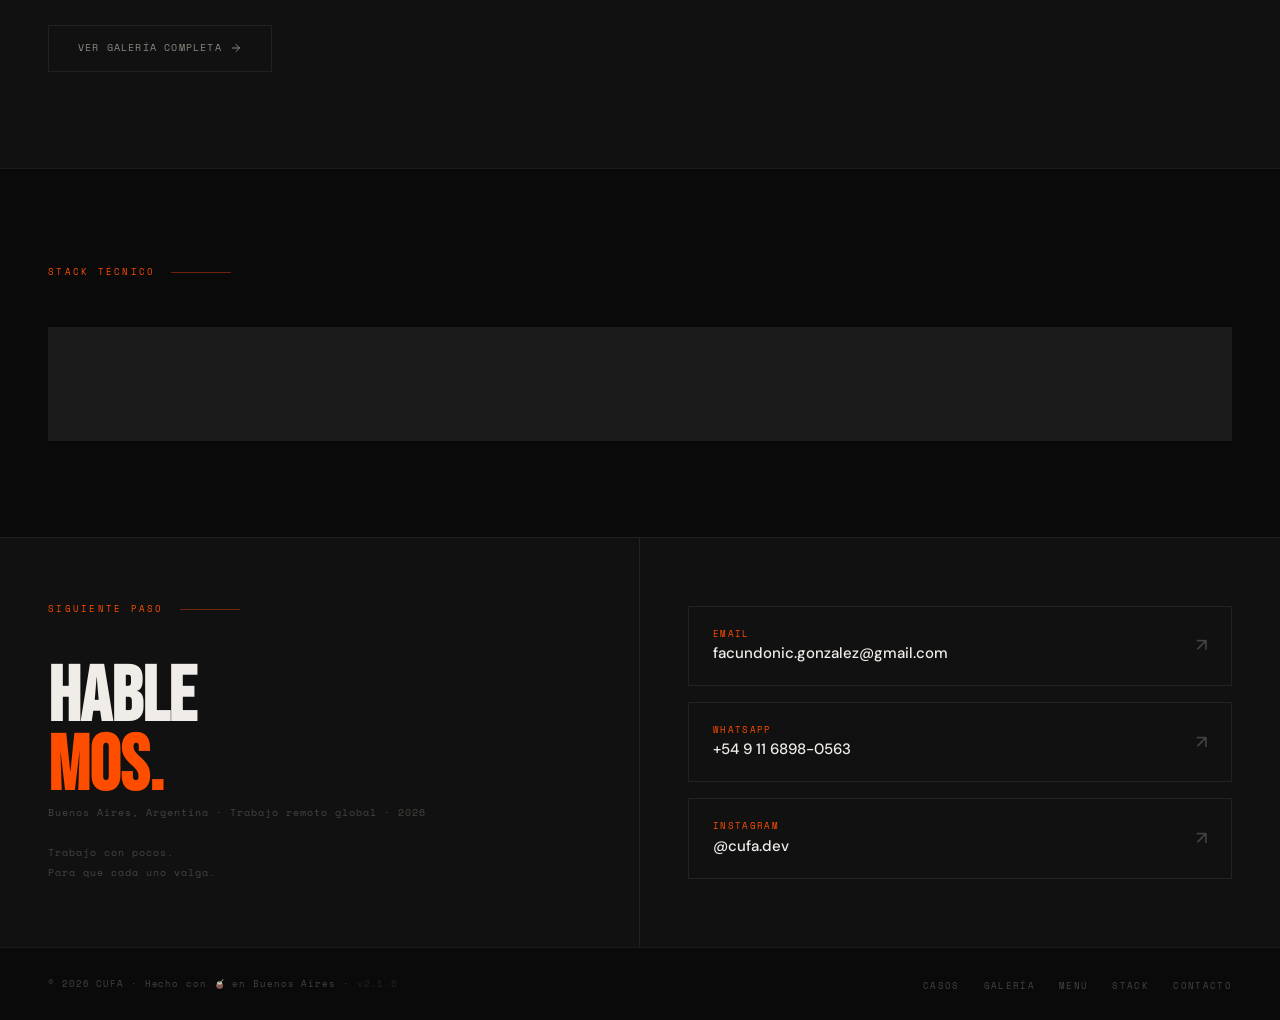
==== commit 3fb220c4: "ajustes adicionales en textos y estilos Co-Authored-By: Claude Sonnet 5 <noreply@anthropic.com>" ====
--- a/index.html
+++ b/index.html
@@ -637,7 +637,7 @@
         </div>
         <div class="solucion-hero-body">
           <div class="solucion-hero-left">
-            <h3 class="solucion-nombre" data-i18n="solucion.01.nombre">WhatsApp AI Agent</h3>
+            <h3 class="solucion-nombre" data-i18n="solucion.01.nombre">WhatsApp <span class="text-orange">AI</span> Agent</h3>
             <p class="solucion-bajada" data-i18n="solucion.01.bajada">Un empleado que nunca duerme. Atiende el WhatsApp de tu negocio 24/7: responde consultas, agenda reservas y te avisa cuando te necesita.</p>
             <ul class="caso-ecosistema" data-i18n="solucion.01.eco">
               <li>Responde precios, horarios y consultas al instante, con tu tono</li>
@@ -647,6 +647,28 @@
               <li>Aprende de tu carta, tus servicios y tus reglas</li>
               <li>Atiende 30 chats a la vez un sábado a la noche</li>
             </ul>
+            <div class="solucion-casos">
+              <div class="solucion-casos-label" data-i18n="solucion.01.casos.label">Dónde labura</div>
+              <div class="solucion-casos-grid">
+                <div class="solucion-caso-item">
+                  <span class="solucion-caso-rubro" data-i18n="solucion.01.caso1.rubro">Restaurante / bar</span>
+                  <p class="solucion-caso-escena" data-i18n="solucion.01.caso1.escena">Sábado 22h, la cocina explota y entran 15 chats: "¿hay mesa?", "¿hasta qué hora?". El agente responde y agenda mientras vos laburás.</p>
+                </div>
+                <div class="solucion-caso-item">
+                  <span class="solucion-caso-rubro" data-i18n="solucion.01.caso2.rubro">Barbería / estética</span>
+                  <p class="solucion-caso-escena" data-i18n="solucion.01.caso2.escena">"¿Tenés turno mañana?" a las 23:45. El cliente reserva a esa hora… o reserva con otro.</p>
+                </div>
+                <div class="solucion-caso-item">
+                  <span class="solucion-caso-rubro" data-i18n="solucion.01.caso3.rubro">Alojamiento / cabañas</span>
+                  <p class="solucion-caso-escena" data-i18n="solucion.01.caso3.escena">Disponibilidad, precios y cómo llegar, 40 veces por fin de semana. Siempre las mismas tres preguntas, siempre respondidas.</p>
+                </div>
+                <div class="solucion-caso-item">
+                  <span class="solucion-caso-rubro" data-i18n="solucion.01.caso4.rubro">Chopera / eventos</span>
+                  <p class="solucion-caso-escena" data-i18n="solucion.01.caso4.escena">Presupuestos por WhatsApp: fecha, cantidad de gente, combo. El agente cotiza y vos confirmás.</p>
+                </div>
+              </div>
+              <p class="solucion-casos-cierre" data-i18n="solucion.01.casos.cierre">Cada chat sin responder es un cliente que le compró a otro.</p>
+            </div>
           </div>
           <div class="solucion-hero-right">
             <svg class="solucion-icon solucion-icon--hero" viewBox="0 0 56 56" fill="none" stroke="currentColor" stroke-width="1.5" stroke-linecap="round" stroke-linejoin="round" aria-hidden="true">
@@ -754,17 +776,19 @@
           </svg>
         </div>
         <h3 class="solucion-nombre" data-i18n="solucion.04.nombre">Panel de administración</h3>
-        <p class="solucion-bajada" data-i18n="solucion.04.bajada">Productos, precios y stock desde el celular</p>
+        <p class="solucion-bajada" data-i18n="solucion.04.bajada">El centro de todo. Menú, reservas y agente se manejan desde un solo lugar — tu celular.</p>
         <ul class="caso-ecosistema" data-i18n="solucion.04.eco">
-          <li>Turnos del día en una sola vista</li>
-          <li>Métricas: qué se vende, cuándo, cuánto</li>
+          <li>Cambiás un precio y se actualiza en la carta al instante</li>
+          <li>Turnos, reservas y consultas del día en una sola vista</li>
+          <li>Cada solución que sumás cae al mismo panel, sin apps nuevas</li>
+          <li>Métricas simples: qué se vende, cuándo, cuánto</li>
         </ul>
         <div class="solucion-footer">
           <div class="caso-tags">
             <span class="tag">React</span>
             <span class="tag">Supabase</span>
           </div>
-          <span class="solucion-status" data-i18n="solucion.estado.disponible">Disponible</span>
+          <span class="solucion-status" data-i18n="solucion.estado.incluido">Incluido</span>
         </div>
       </div>
 
@@ -993,7 +1017,7 @@
   <!-- FOOTER -->
   <footer>
     <span class="footer-copy" data-i18n="footer.copy">© <span id="footer-year">2025</span> CUFA · Hecho con 🧉 en Buenos
-      Aires · <span style="font-family:var(--mono);opacity:0.4;font-size:10px;">v2.1.3</span></span>
+      Aires · <span style="font-family:var(--mono);opacity:0.4;font-size:10px;">v2.1.6</span></span>
     <ul class="footer-links">
       <li><a href="#casos" data-i18n="nav.casos">Casos</a></li>
       <li><a href="#galeria" data-i18n="nav.galeria">Galería</a></li>
--- a/css/style.css
+++ b/css/style.css
@@ -834,6 +834,61 @@
   align-items: flex-end;
   gap: 1rem;
   flex-shrink: 0;
+}
+
+.solucion-casos {
+  margin-top: 0.5rem;
+  padding-top: 1.25rem;
+  border-top: 1px solid var(--border);
+}
+
+.solucion-casos-label {
+  font-family: var(--mono);
+  font-size: 9px;
+  letter-spacing: 0.2em;
+  text-transform: uppercase;
+  color: var(--text-dim);
+  margin-bottom: 0.9rem;
+}
+
+.solucion-casos-grid {
+  display: grid;
+  grid-template-columns: repeat(2, 1fr);
+  gap: 1rem 1.5rem;
+}
+
+.solucion-caso-item {
+  display: flex;
+  flex-direction: column;
+  gap: 0.25rem;
+}
+
+.solucion-caso-rubro {
+  font-family: var(--mono);
+  font-size: 10px;
+  letter-spacing: 0.06em;
+  text-transform: uppercase;
+  color: var(--orange);
+}
+
+.solucion-caso-escena {
+  font-family: var(--body);
+  font-size: 12.5px;
+  line-height: 1.5;
+  color: var(--text-muted);
+}
+
+.solucion-casos-cierre {
+  margin-top: 1.25rem;
+  padding-left: 0.9rem;
+  border-left: 2px solid var(--orange);
+  font-size: 13px;
+  font-weight: 500;
+  color: var(--text);
+}
+
+@media (max-width: 700px) {
+  .solucion-casos-grid { grid-template-columns: 1fr; }
 }
 
 .solucion-icon--hero {
@@ -978,6 +1033,7 @@
   color: var(--text);
   line-height: 1.2;
 }
+.solucion-nombre .text-orange { color: var(--orange); }
 .solucion-card--hero .solucion-nombre {
   font-family: var(--display);
   font-size: clamp(1.8rem, 3vw, 2.8rem);
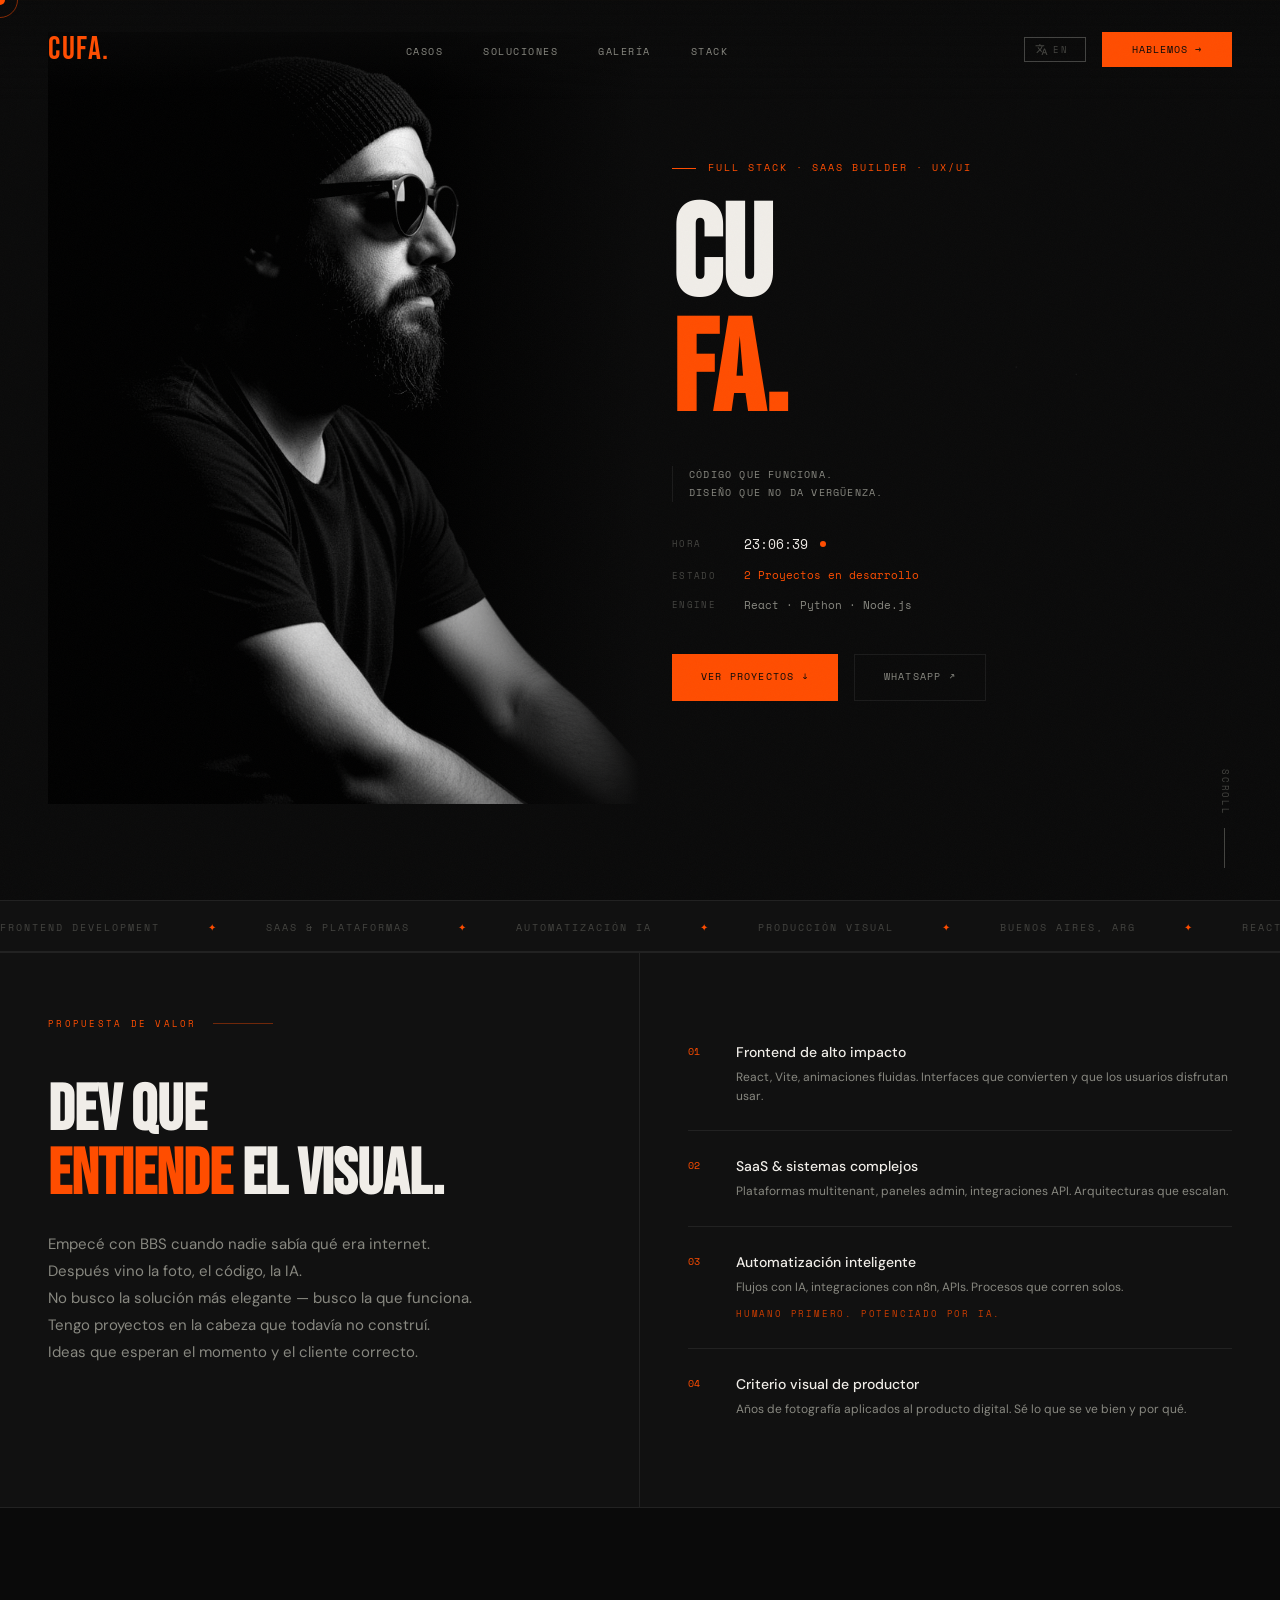
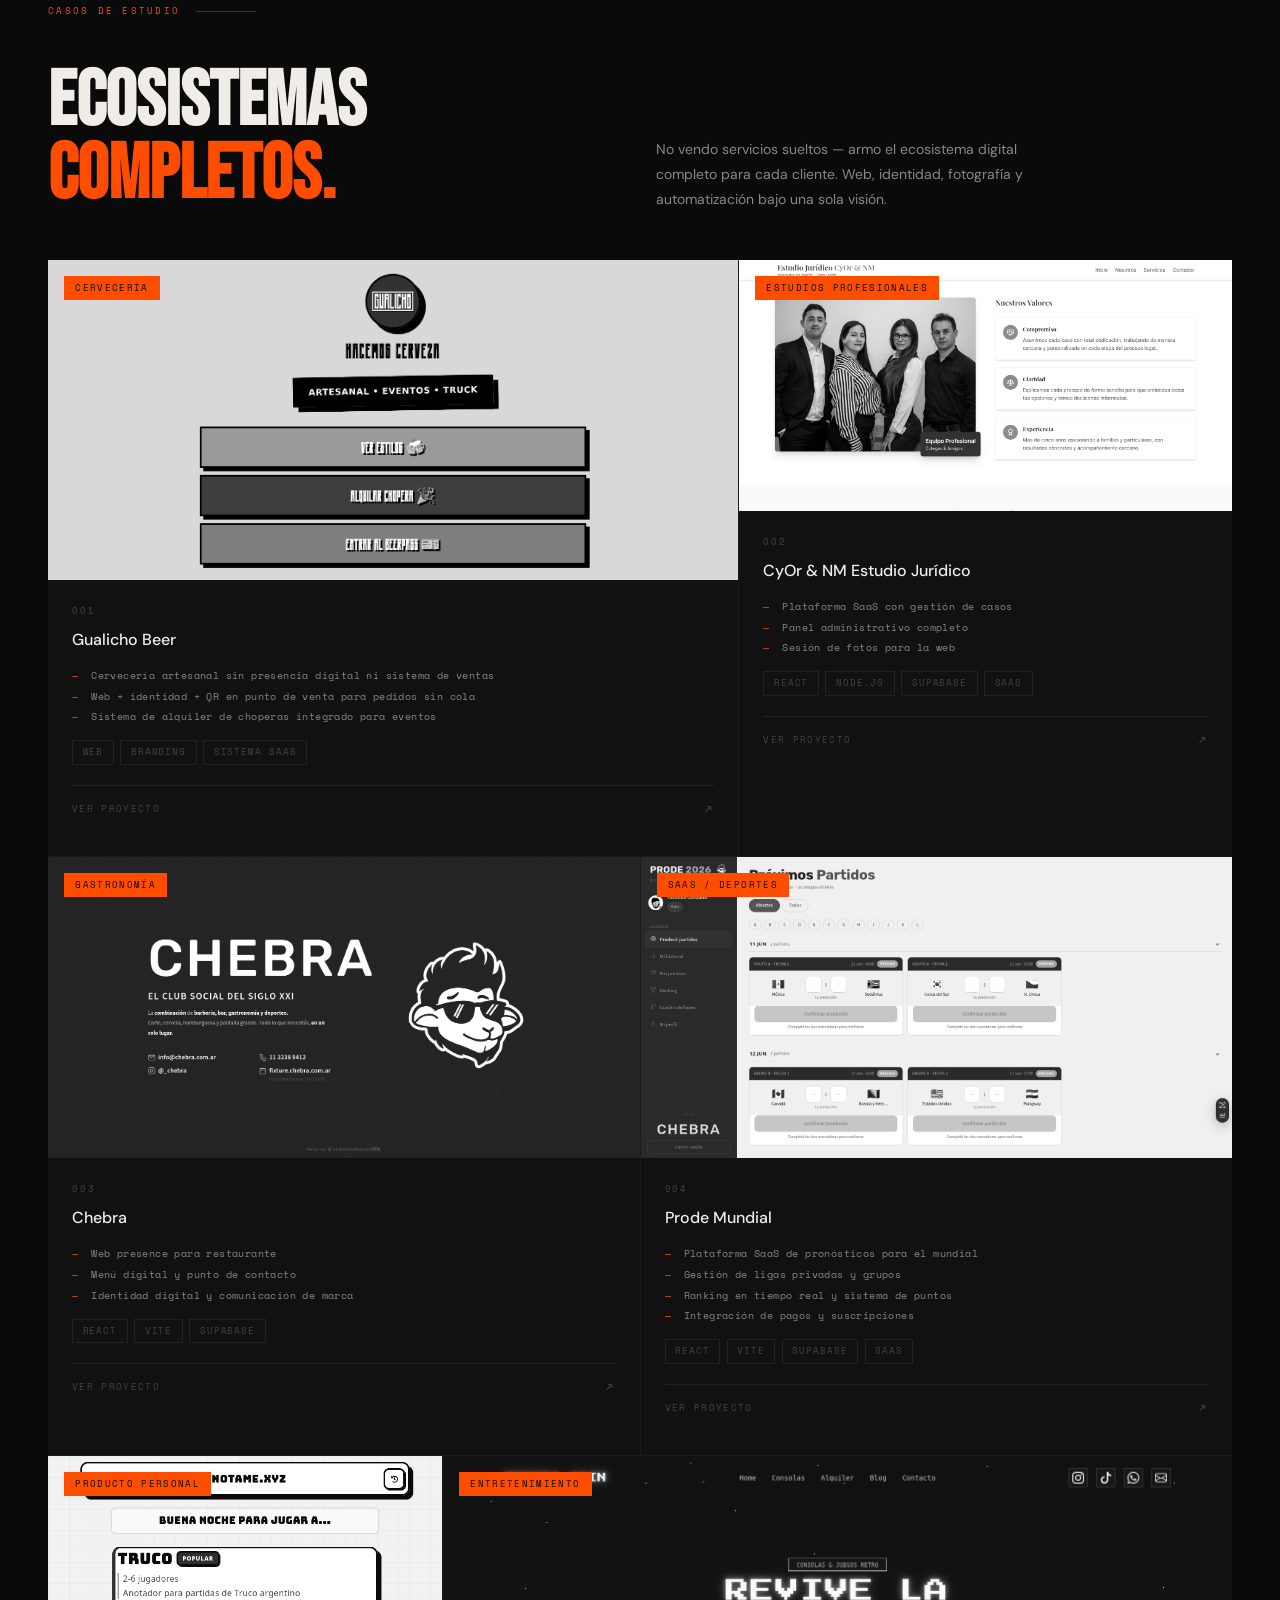
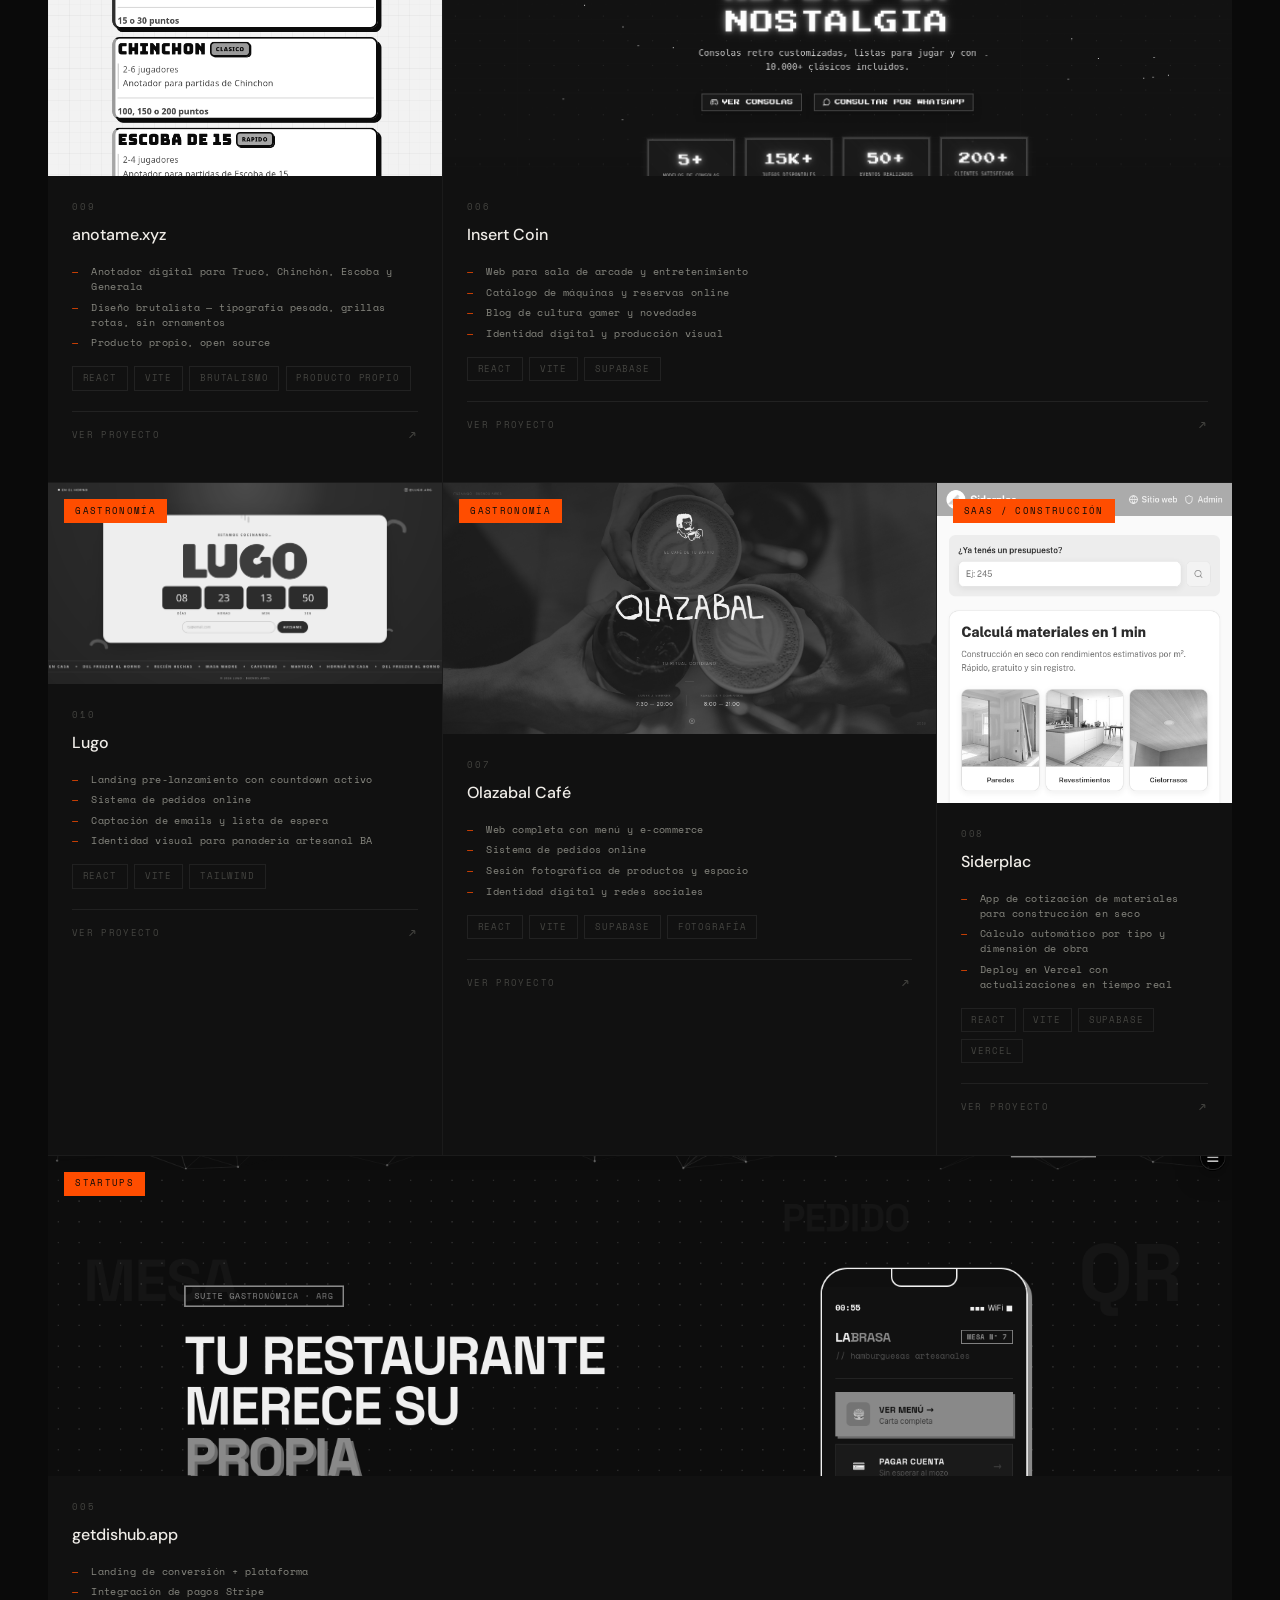
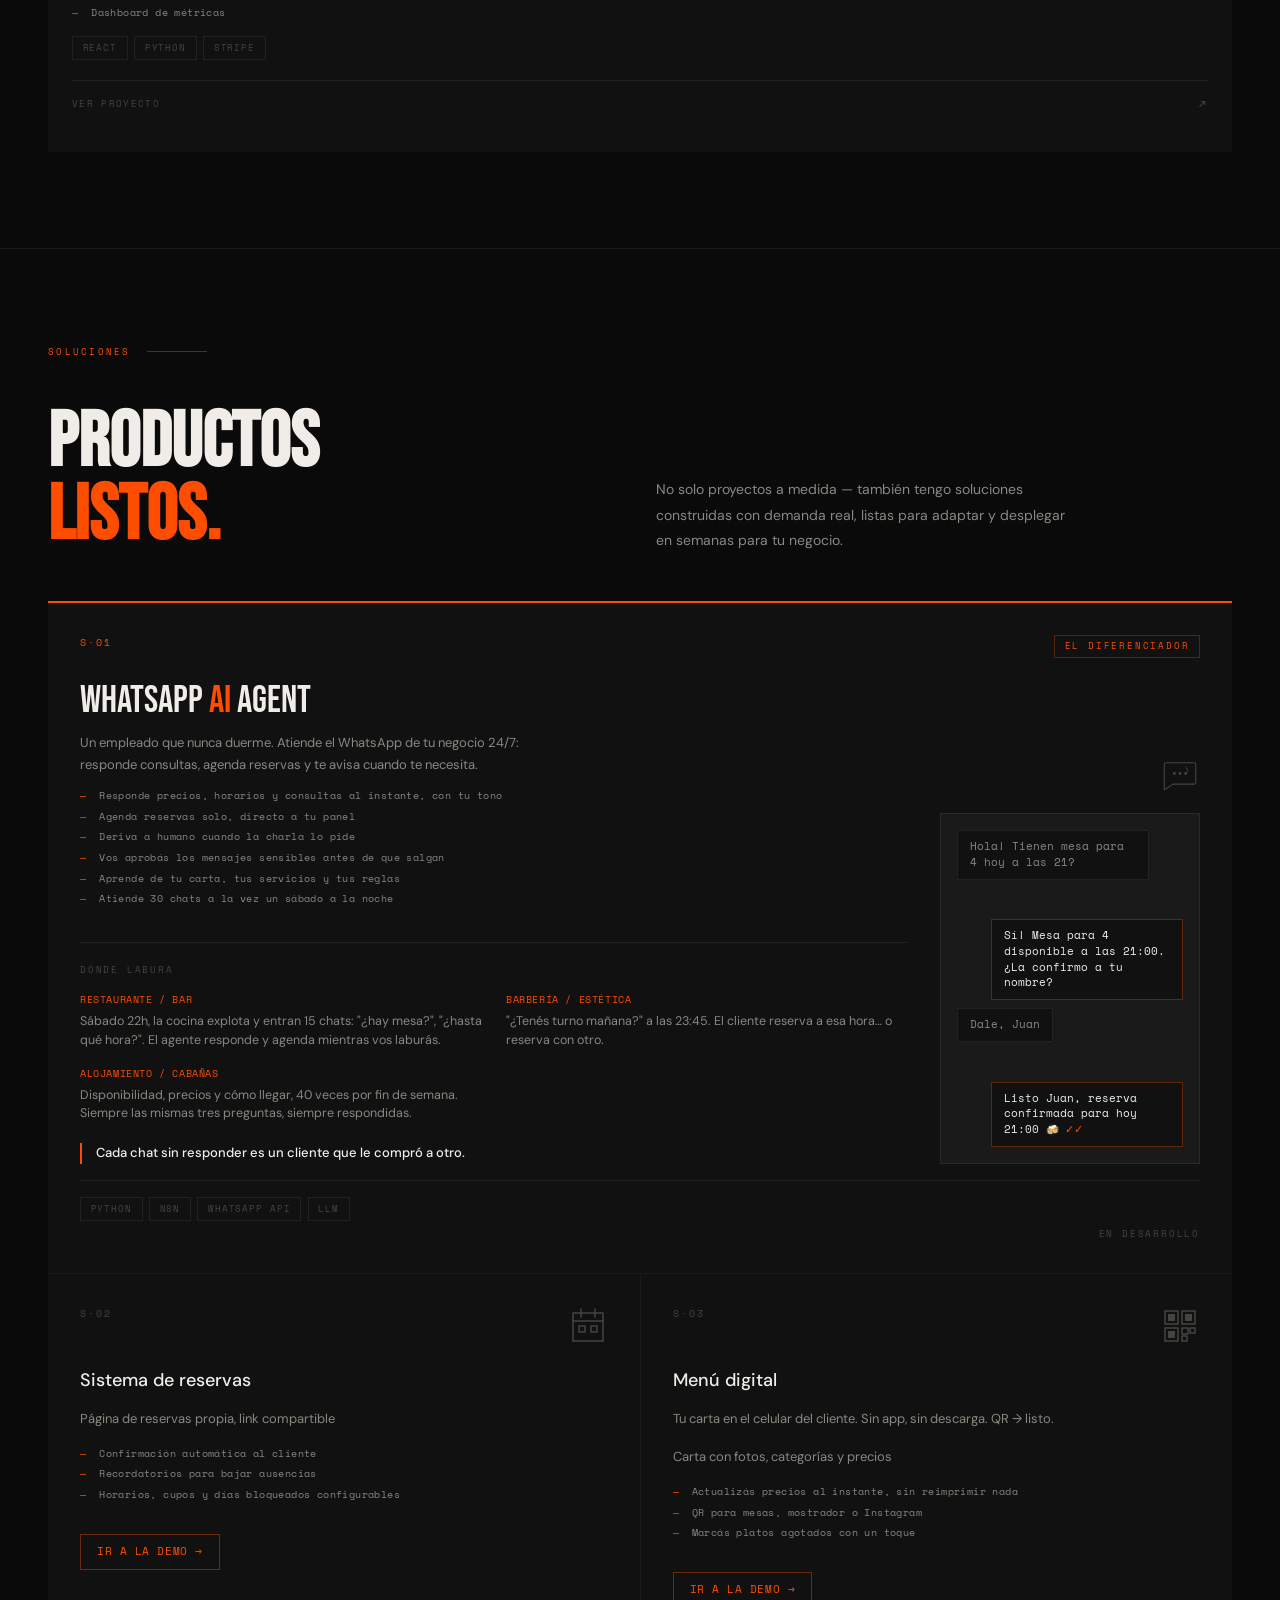
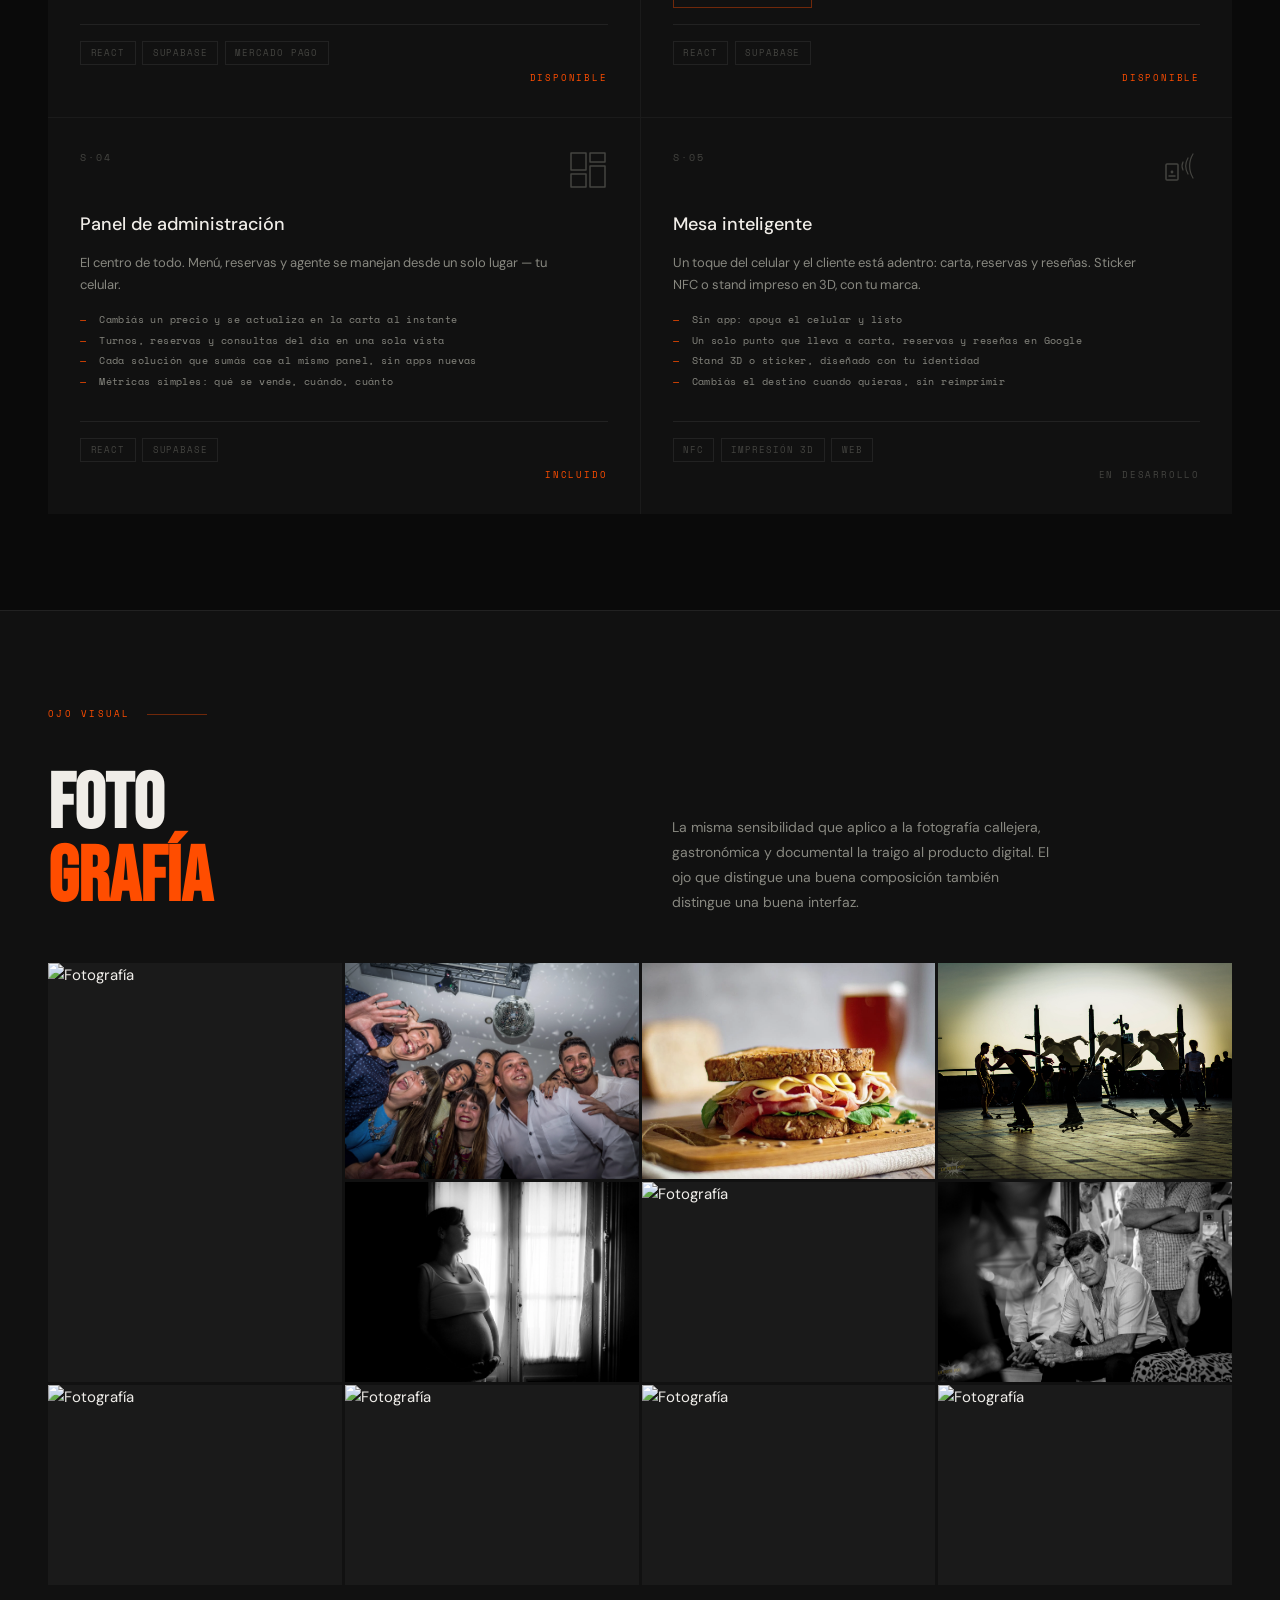
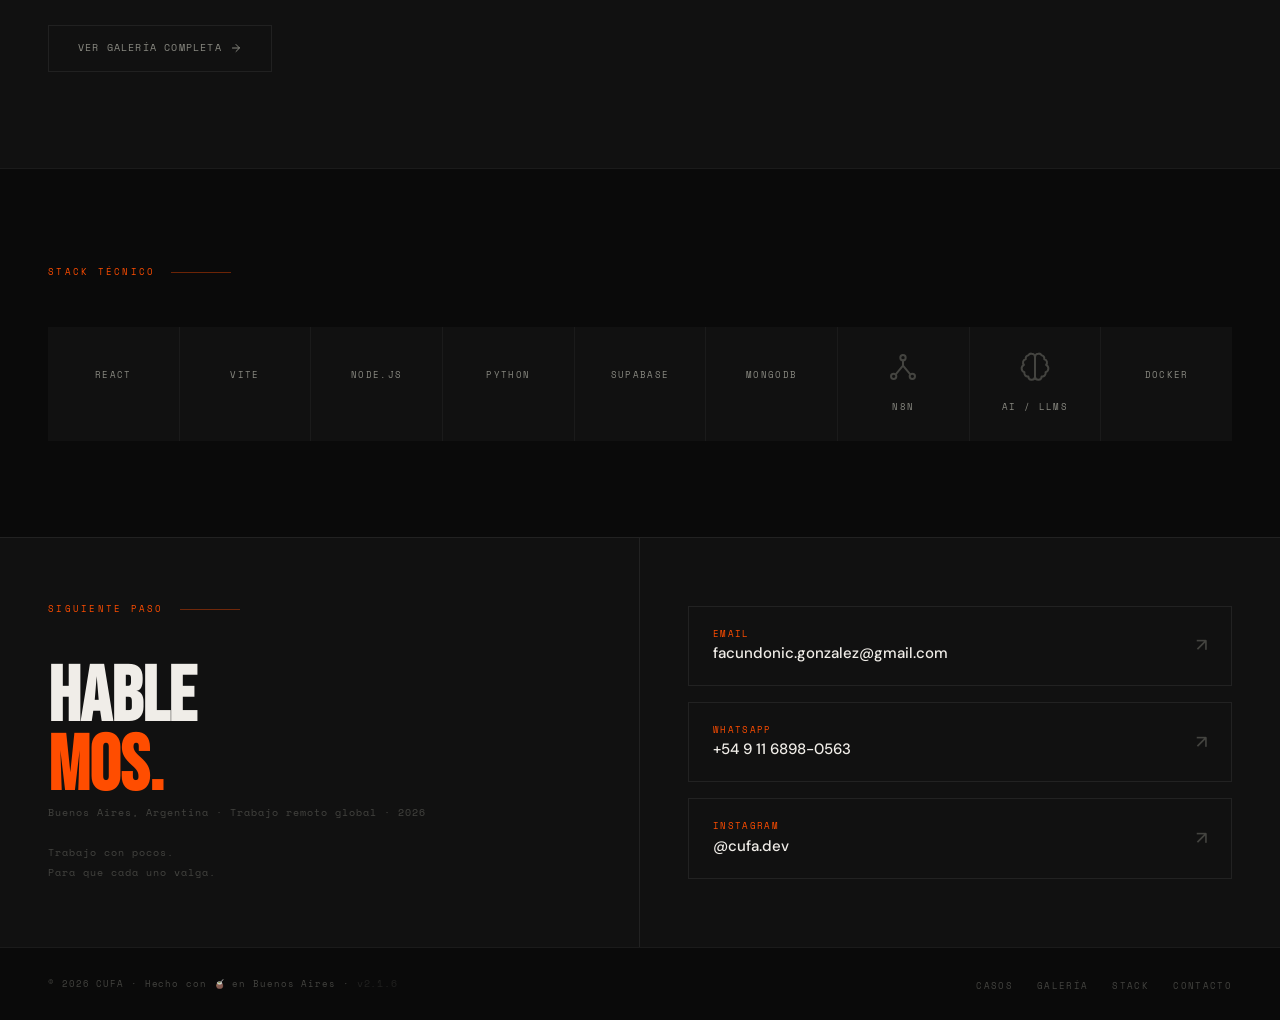
==== commit aca1ffb0: "limpieza menor en index y script Co-Authored-By: Claude Sonnet 5 <noreply@anthropic.com>" ====
--- a/index.html
+++ b/index.html
@@ -203,7 +203,6 @@
       <li><a href="#casos" data-i18n="nav.casos">Casos</a></li>
       <li><a href="#soluciones">Soluciones</a></li>
       <li><a href="#galeria" data-i18n="nav.galeria">Galería</a></li>
-      <li><a href="https://brava-demo.netlify.app/" target="_blank" rel="noopener noreferrer" data-i18n="nav.menu">Menú</a></li>
       <li><a href="#stack" data-i18n="nav.stack">Stack</a></li>
     </ul>
     <div class="nav-end">
@@ -662,10 +661,6 @@
                   <span class="solucion-caso-rubro" data-i18n="solucion.01.caso3.rubro">Alojamiento / cabañas</span>
                   <p class="solucion-caso-escena" data-i18n="solucion.01.caso3.escena">Disponibilidad, precios y cómo llegar, 40 veces por fin de semana. Siempre las mismas tres preguntas, siempre respondidas.</p>
                 </div>
-                <div class="solucion-caso-item">
-                  <span class="solucion-caso-rubro" data-i18n="solucion.01.caso4.rubro">Chopera / eventos</span>
-                  <p class="solucion-caso-escena" data-i18n="solucion.01.caso4.escena">Presupuestos por WhatsApp: fecha, cantidad de gente, combo. El agente cotiza y vos confirmás.</p>
-                </div>
               </div>
               <p class="solucion-casos-cierre" data-i18n="solucion.01.casos.cierre">Cada chat sin responder es un cliente que le compró a otro.</p>
             </div>
@@ -1021,7 +1016,6 @@
     <ul class="footer-links">
       <li><a href="#casos" data-i18n="nav.casos">Casos</a></li>
       <li><a href="#galeria" data-i18n="nav.galeria">Galería</a></li>
-      <li><a href="https://brava-demo.netlify.app/" target="_blank" rel="noopener noreferrer" data-i18n="nav.menu">Menú</a></li>
       <li><a href="#stack" data-i18n="nav.stack">Stack</a></li>
       <li><a href="#contacto" data-i18n="contacto.label.footer">Contacto</a></li>
     </ul>
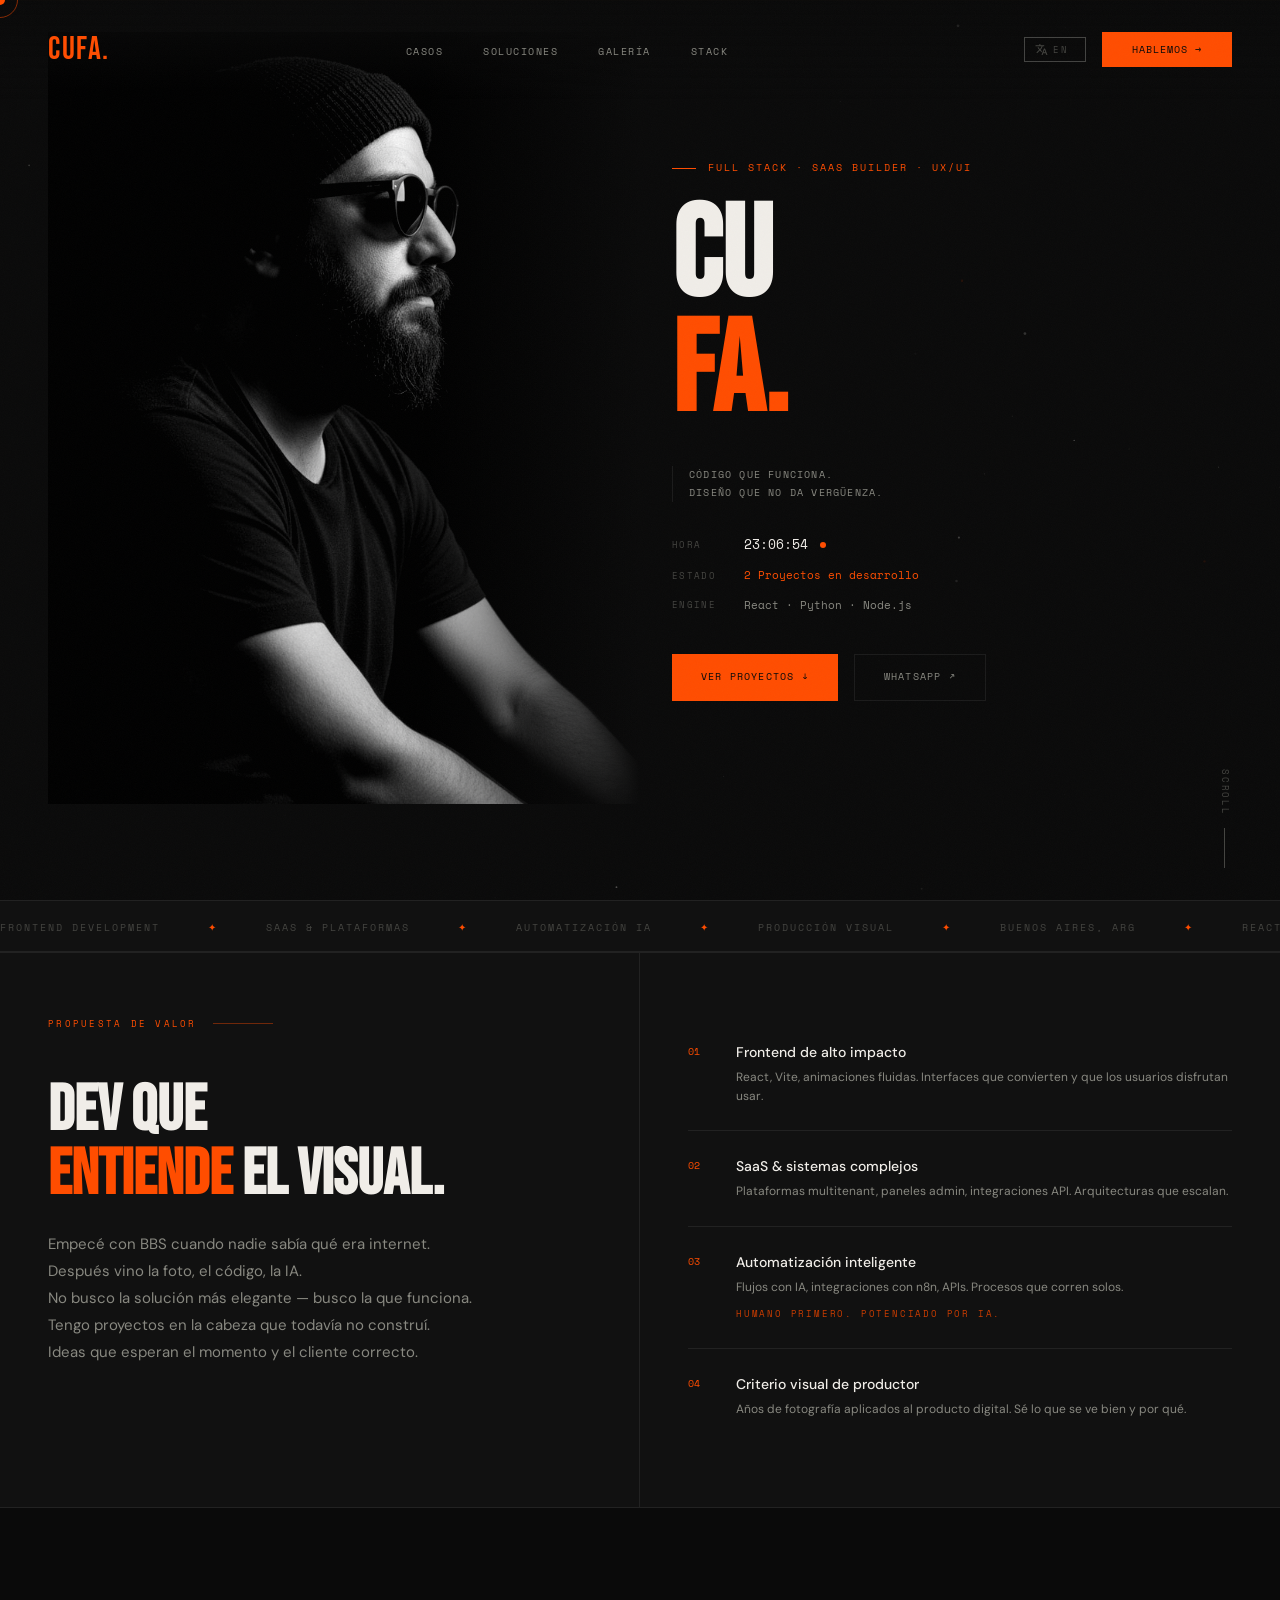
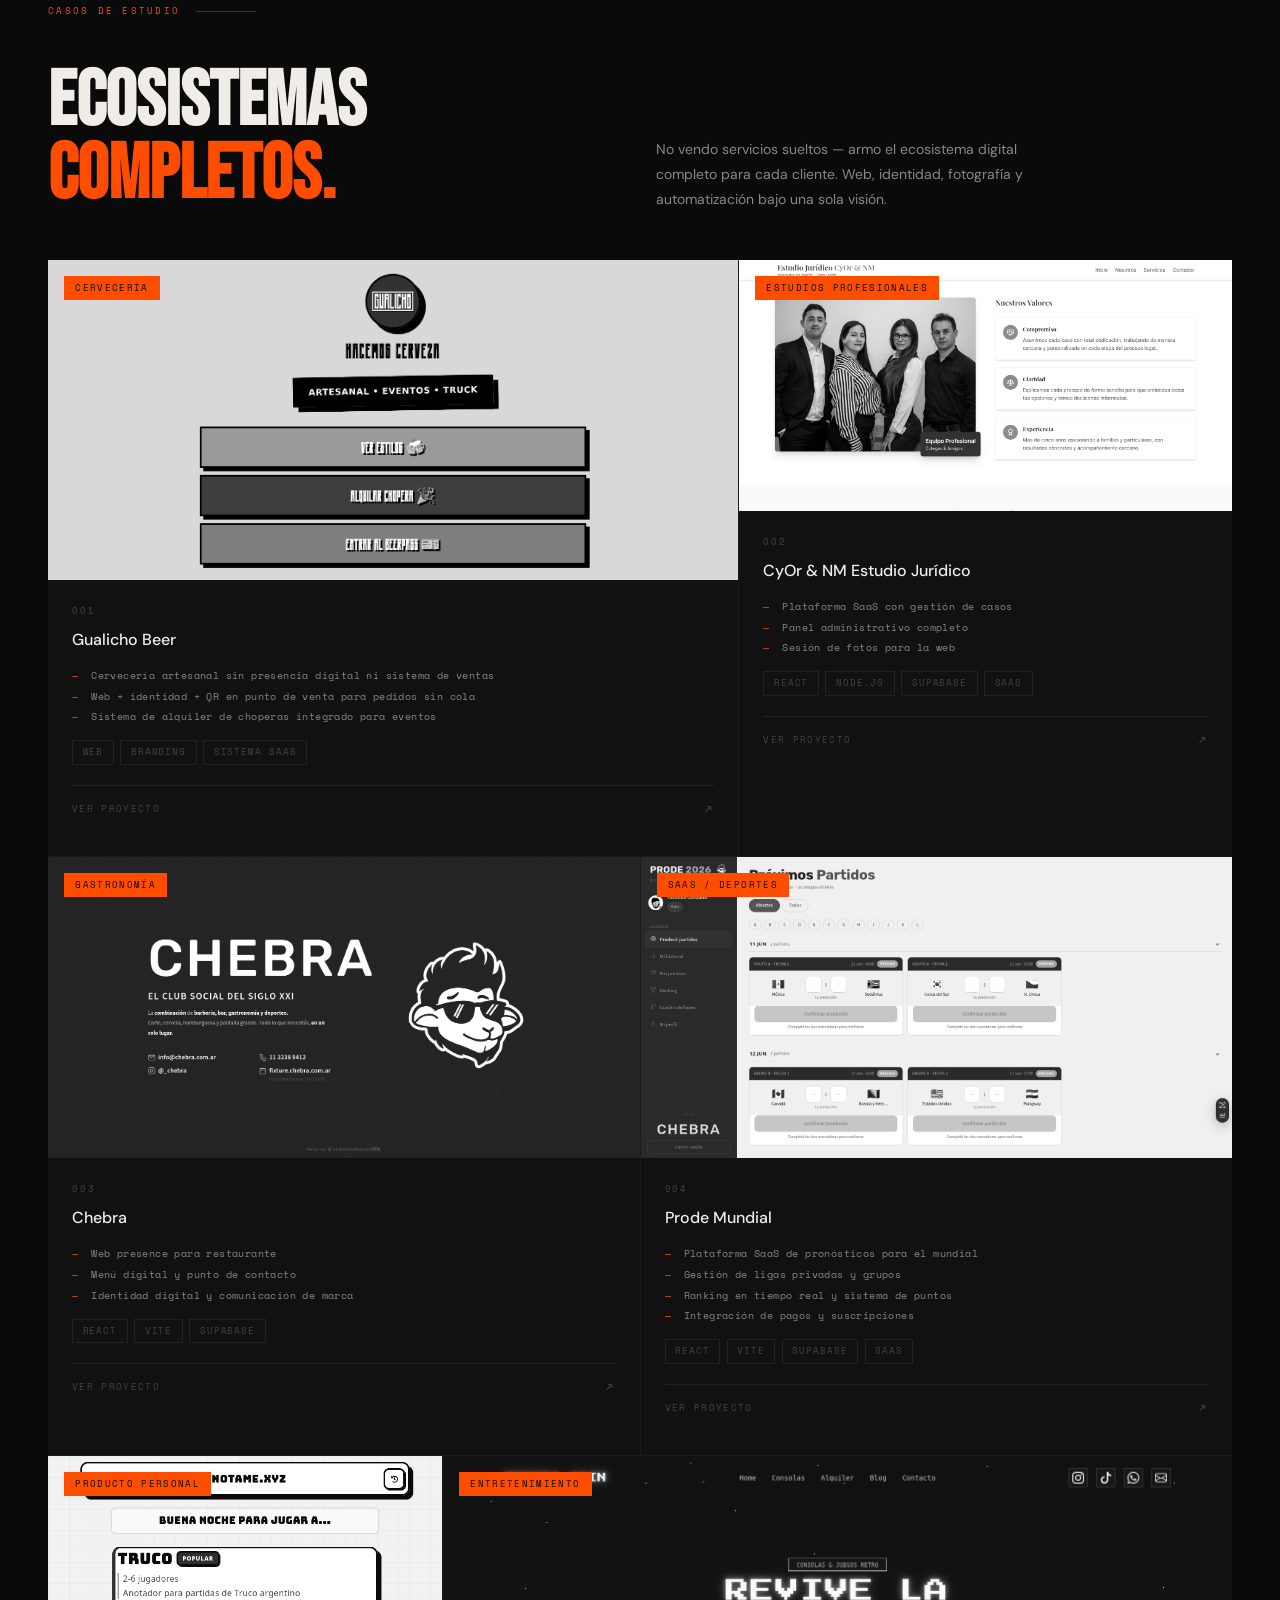
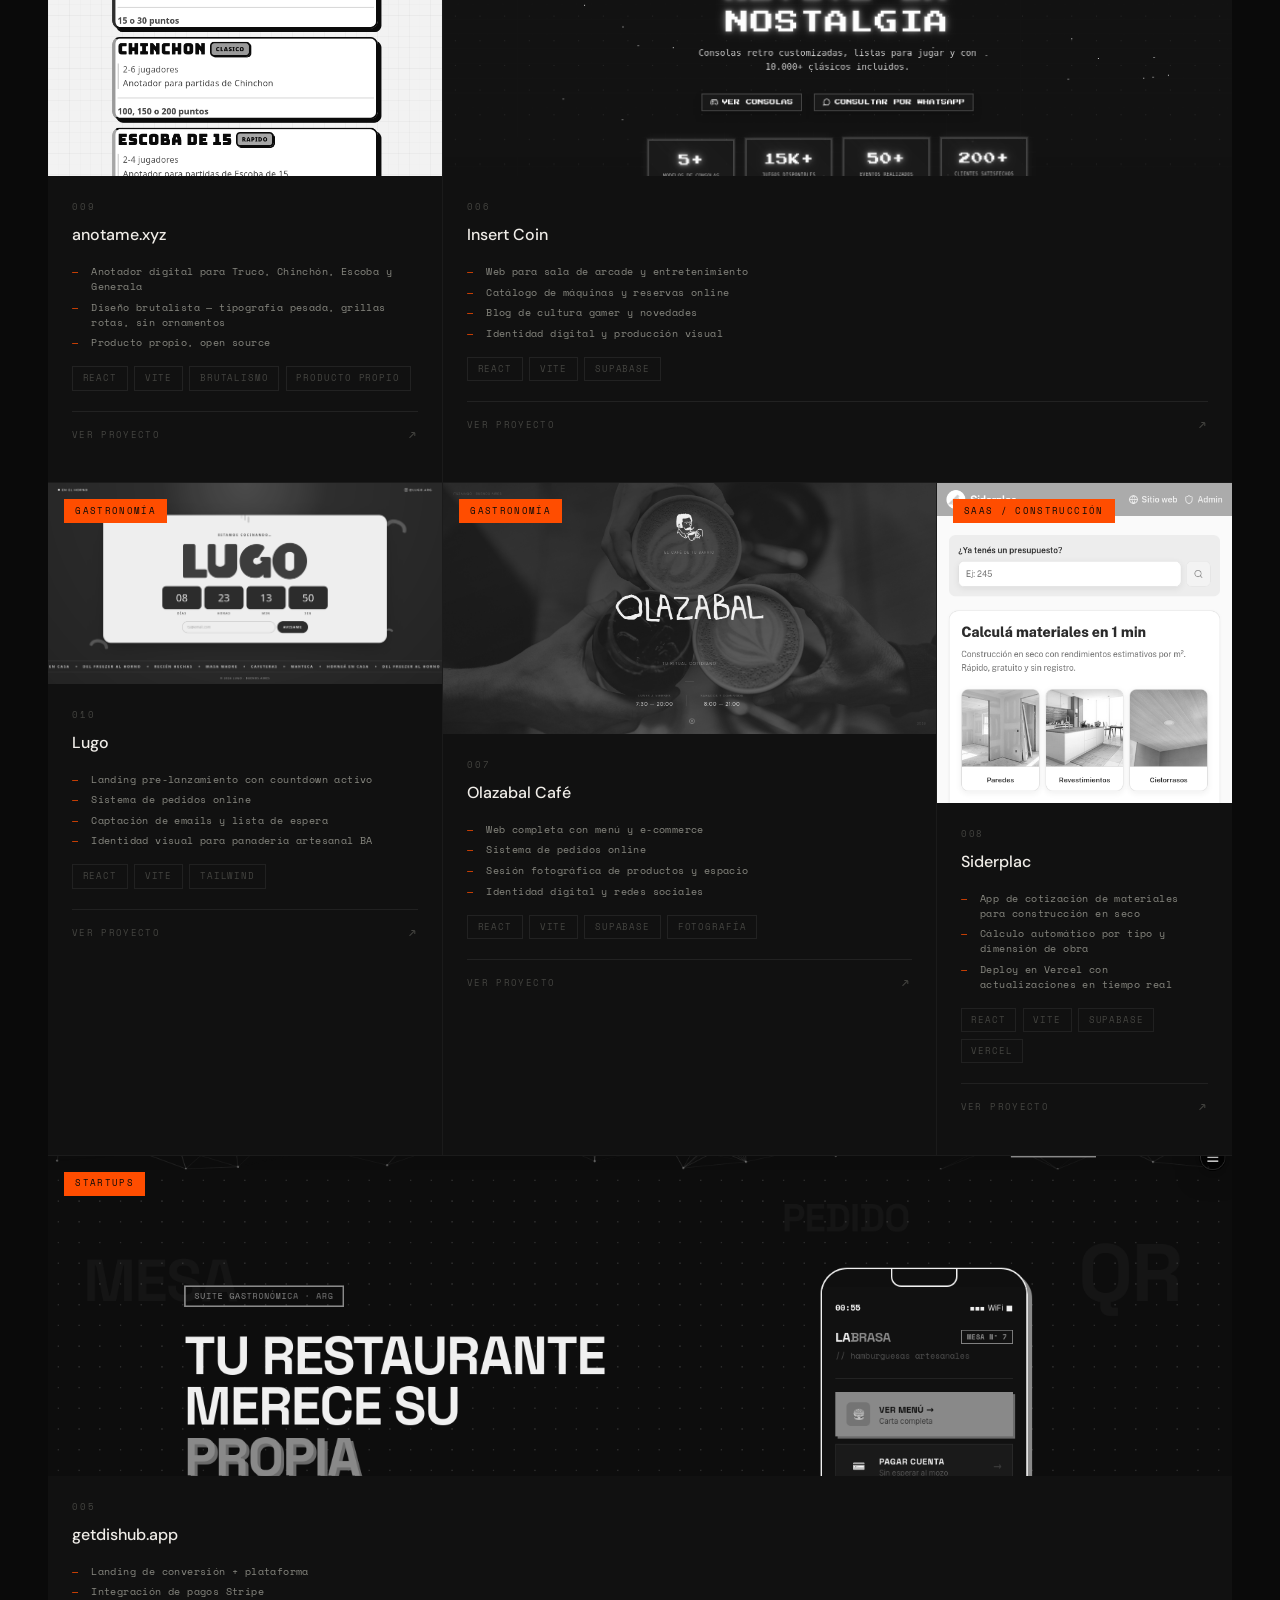
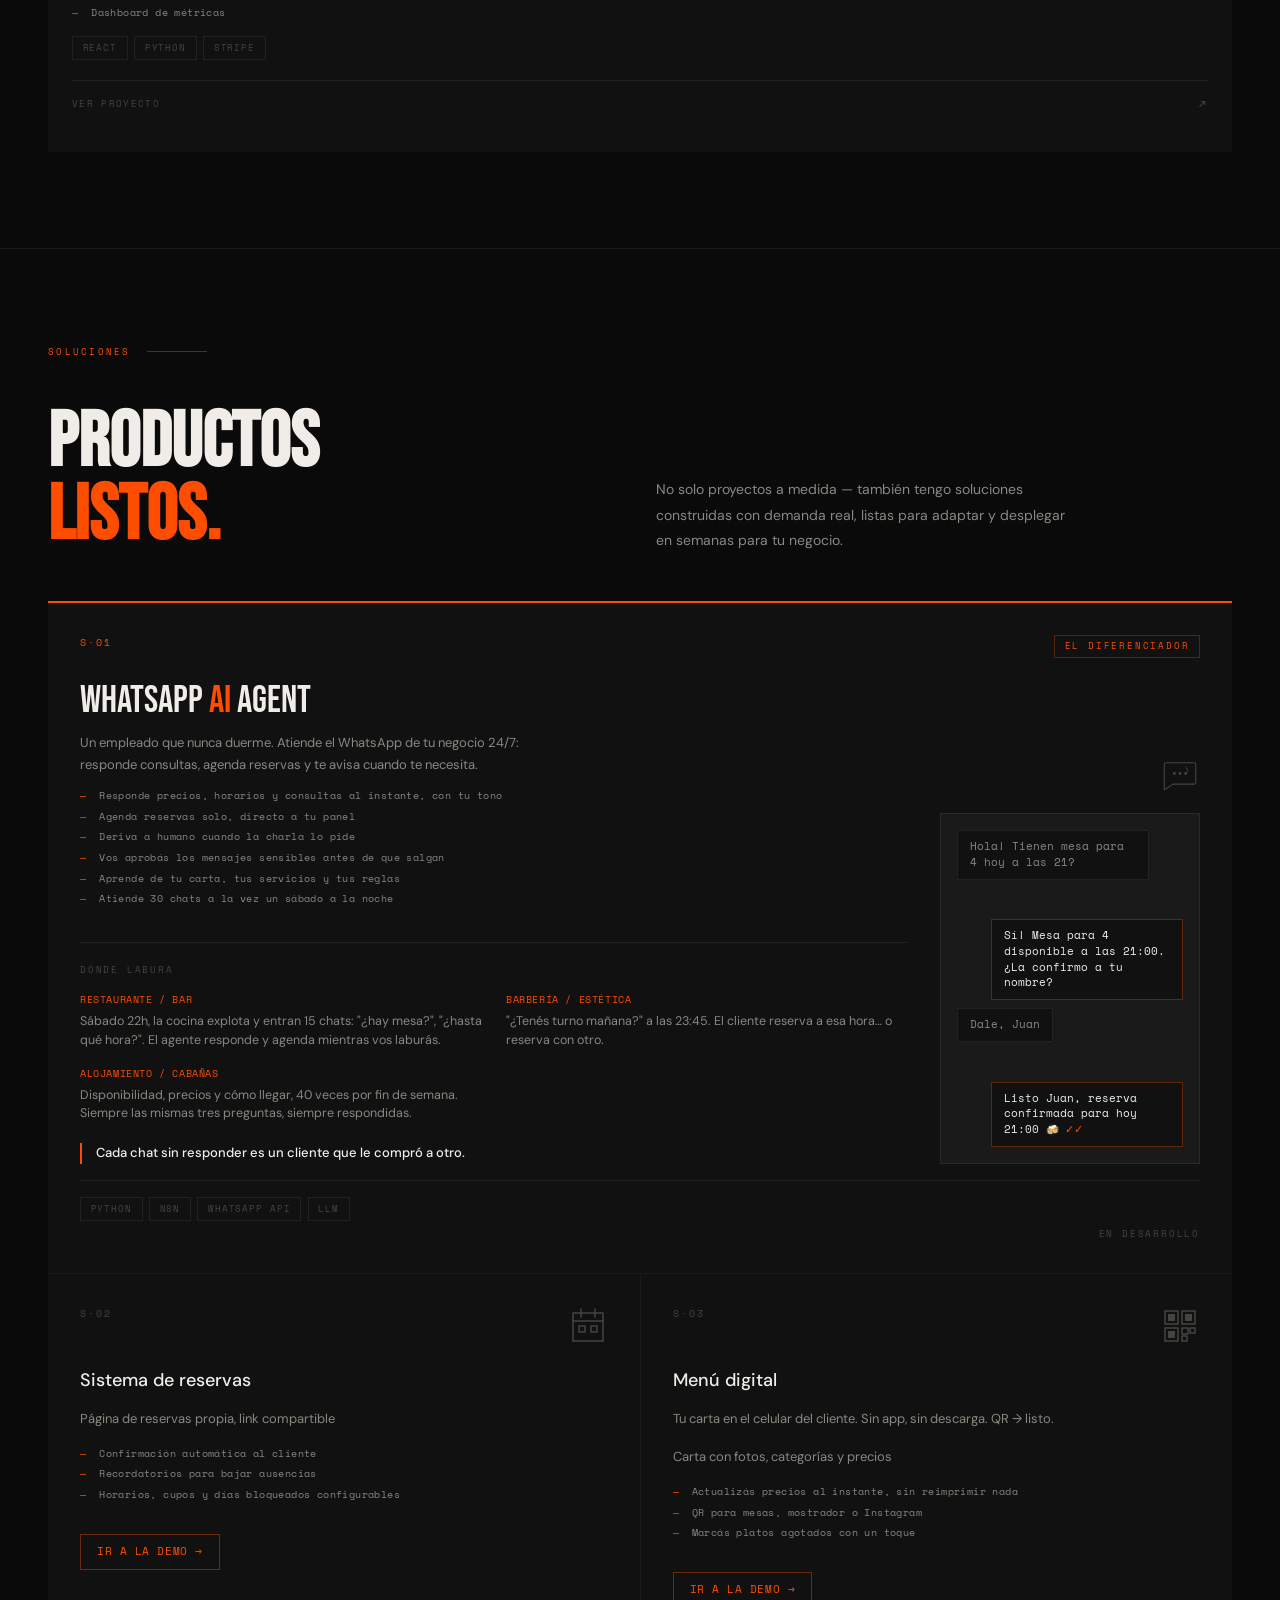
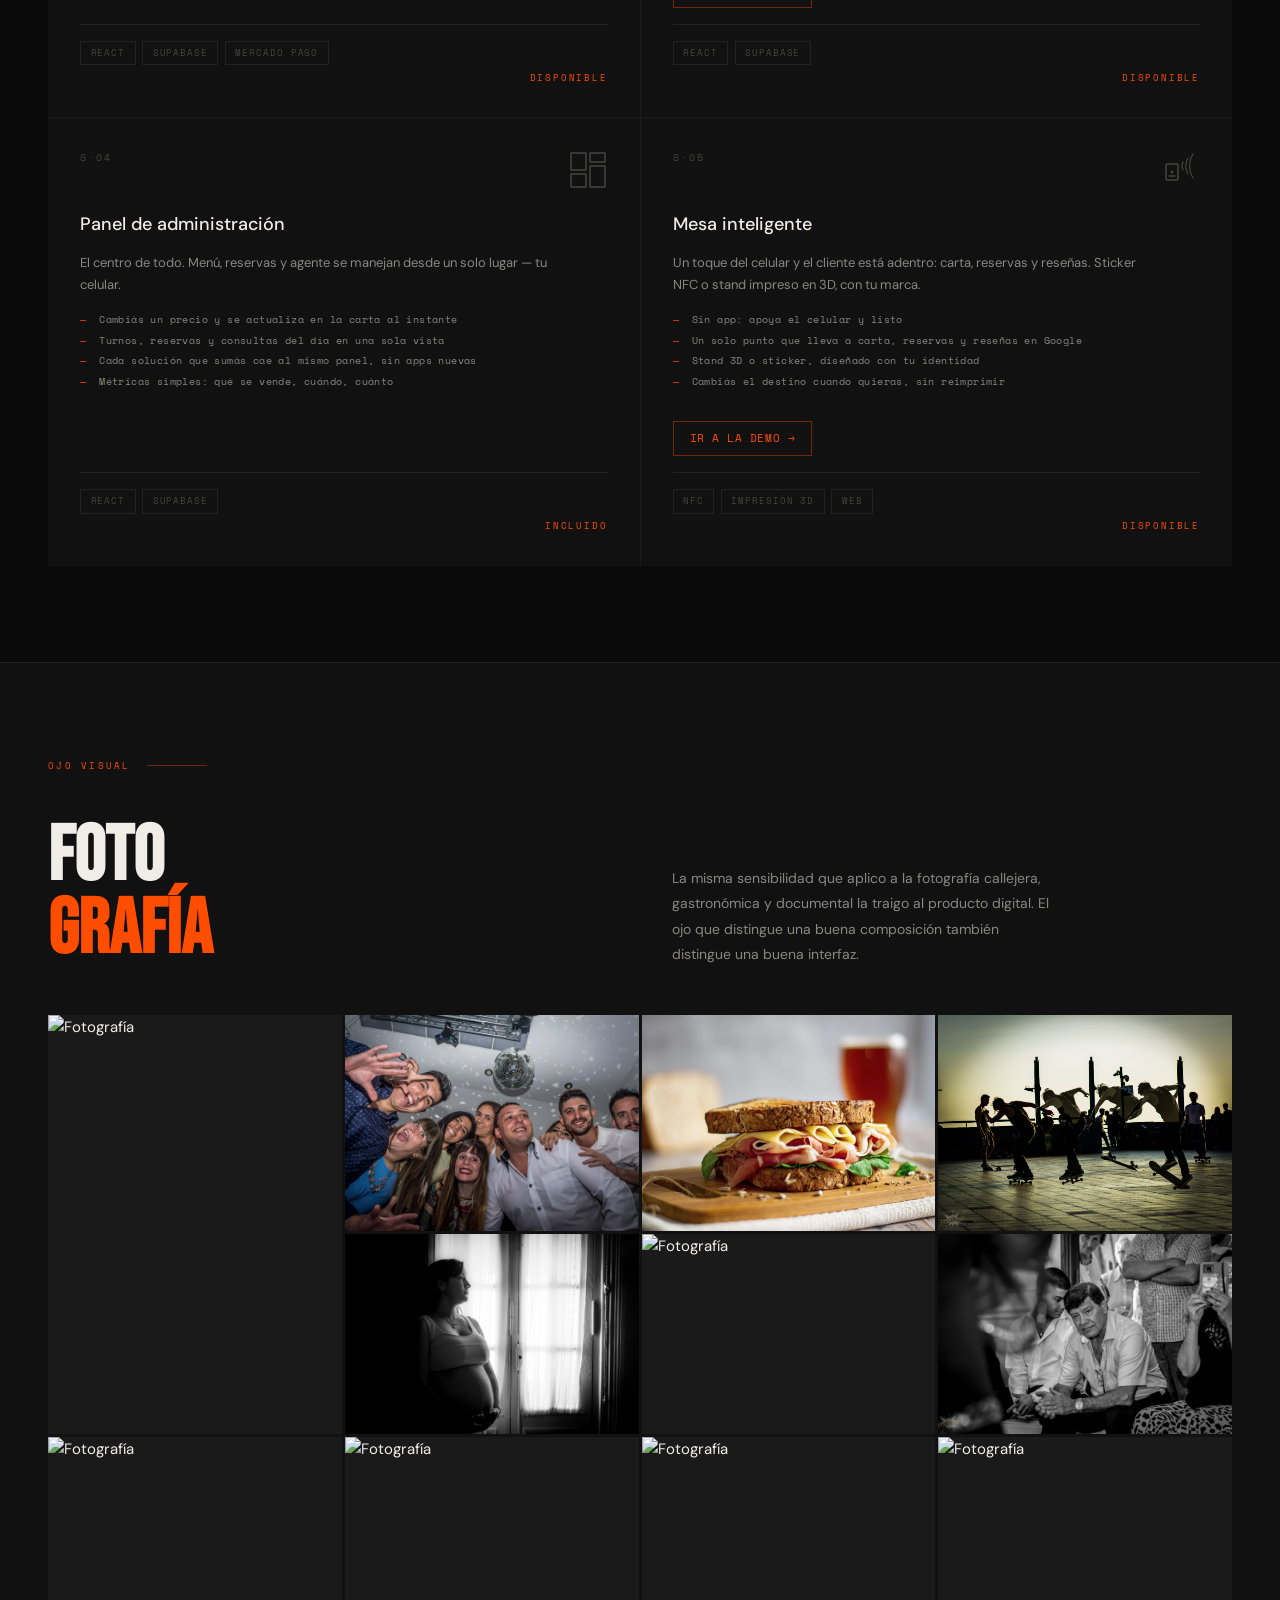
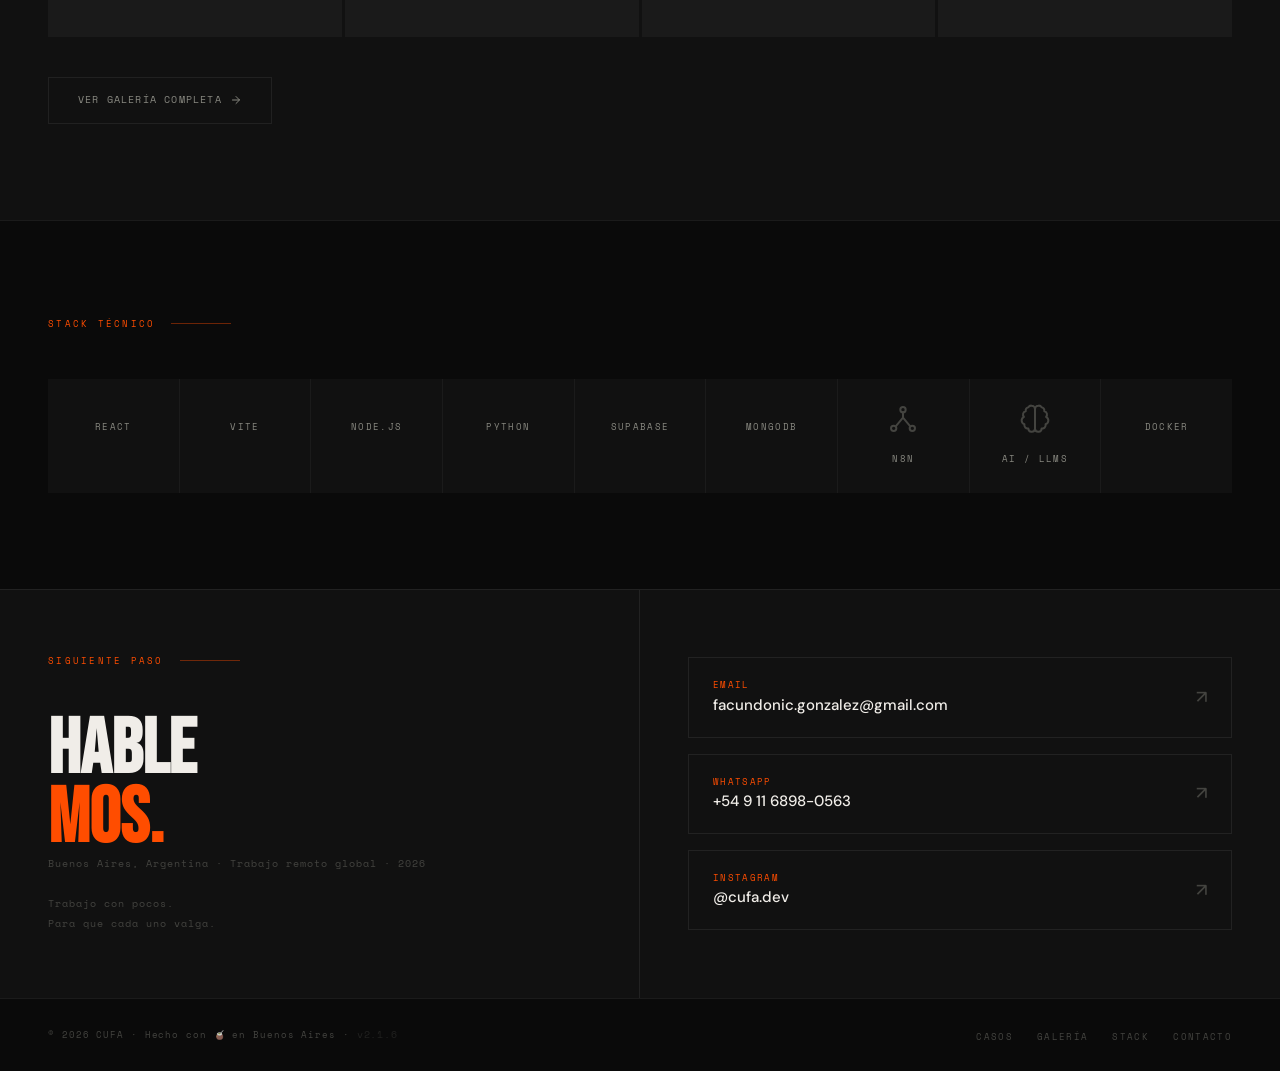
==== commit 6b280dc5: "ajustes" ====
--- a/index.html
+++ b/index.html
@@ -788,7 +788,7 @@
       </div>
 
       <!-- S·05 -->
-      <div class="solucion-card">
+      <a class="solucion-card solucion-card--link" href="https://hub-brava.netlify.app/" target="_blank" rel="noopener noreferrer">
         <div class="solucion-card-top">
           <span class="solucion-num">S·05</span>
           <svg class="solucion-icon" viewBox="0 0 40 40" fill="none" stroke="currentColor" stroke-width="1.5" stroke-linecap="round" stroke-linejoin="round" aria-hidden="true">
@@ -808,15 +808,16 @@
           <li>Stand 3D o sticker, diseñado con tu identidad</li>
           <li>Cambiás el destino cuando quieras, sin reimprimir</li>
         </ul>
+        <span class="solucion-demo-btn" data-i18n="solucion.demo.btn" data-after="Ir a la demo →">Ir a la demo →</span>
         <div class="solucion-footer">
           <div class="caso-tags">
             <span class="tag">NFC</span>
             <span class="tag">Impresión 3D</span>
             <span class="tag">Web</span>
           </div>
-          <span class="solucion-status en-desarrollo" data-i18n="solucion.estado.desarrollo">En desarrollo</span>
-        </div>
-      </div>
+          <span class="solucion-status" data-i18n="solucion.estado.disponible">Disponible</span>
+        </div>
+      </a>
 
     </div>
   </section>
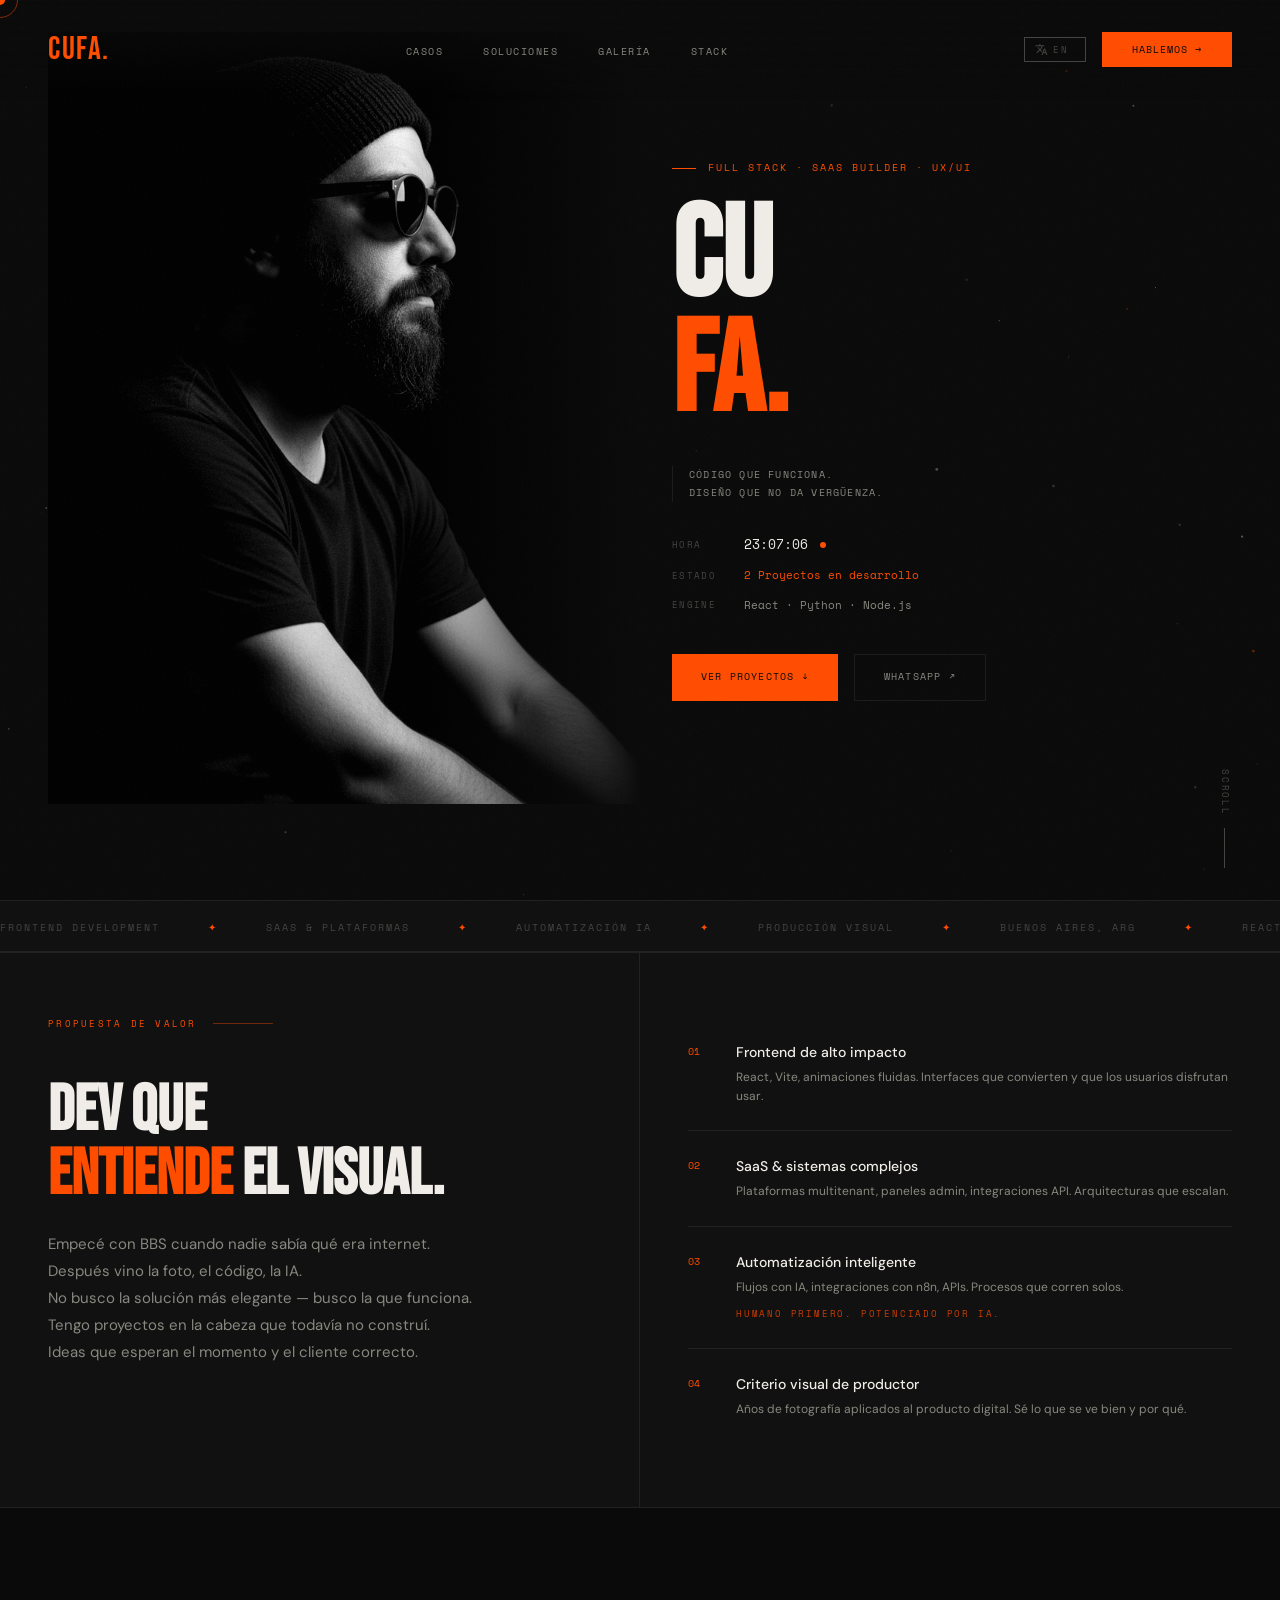
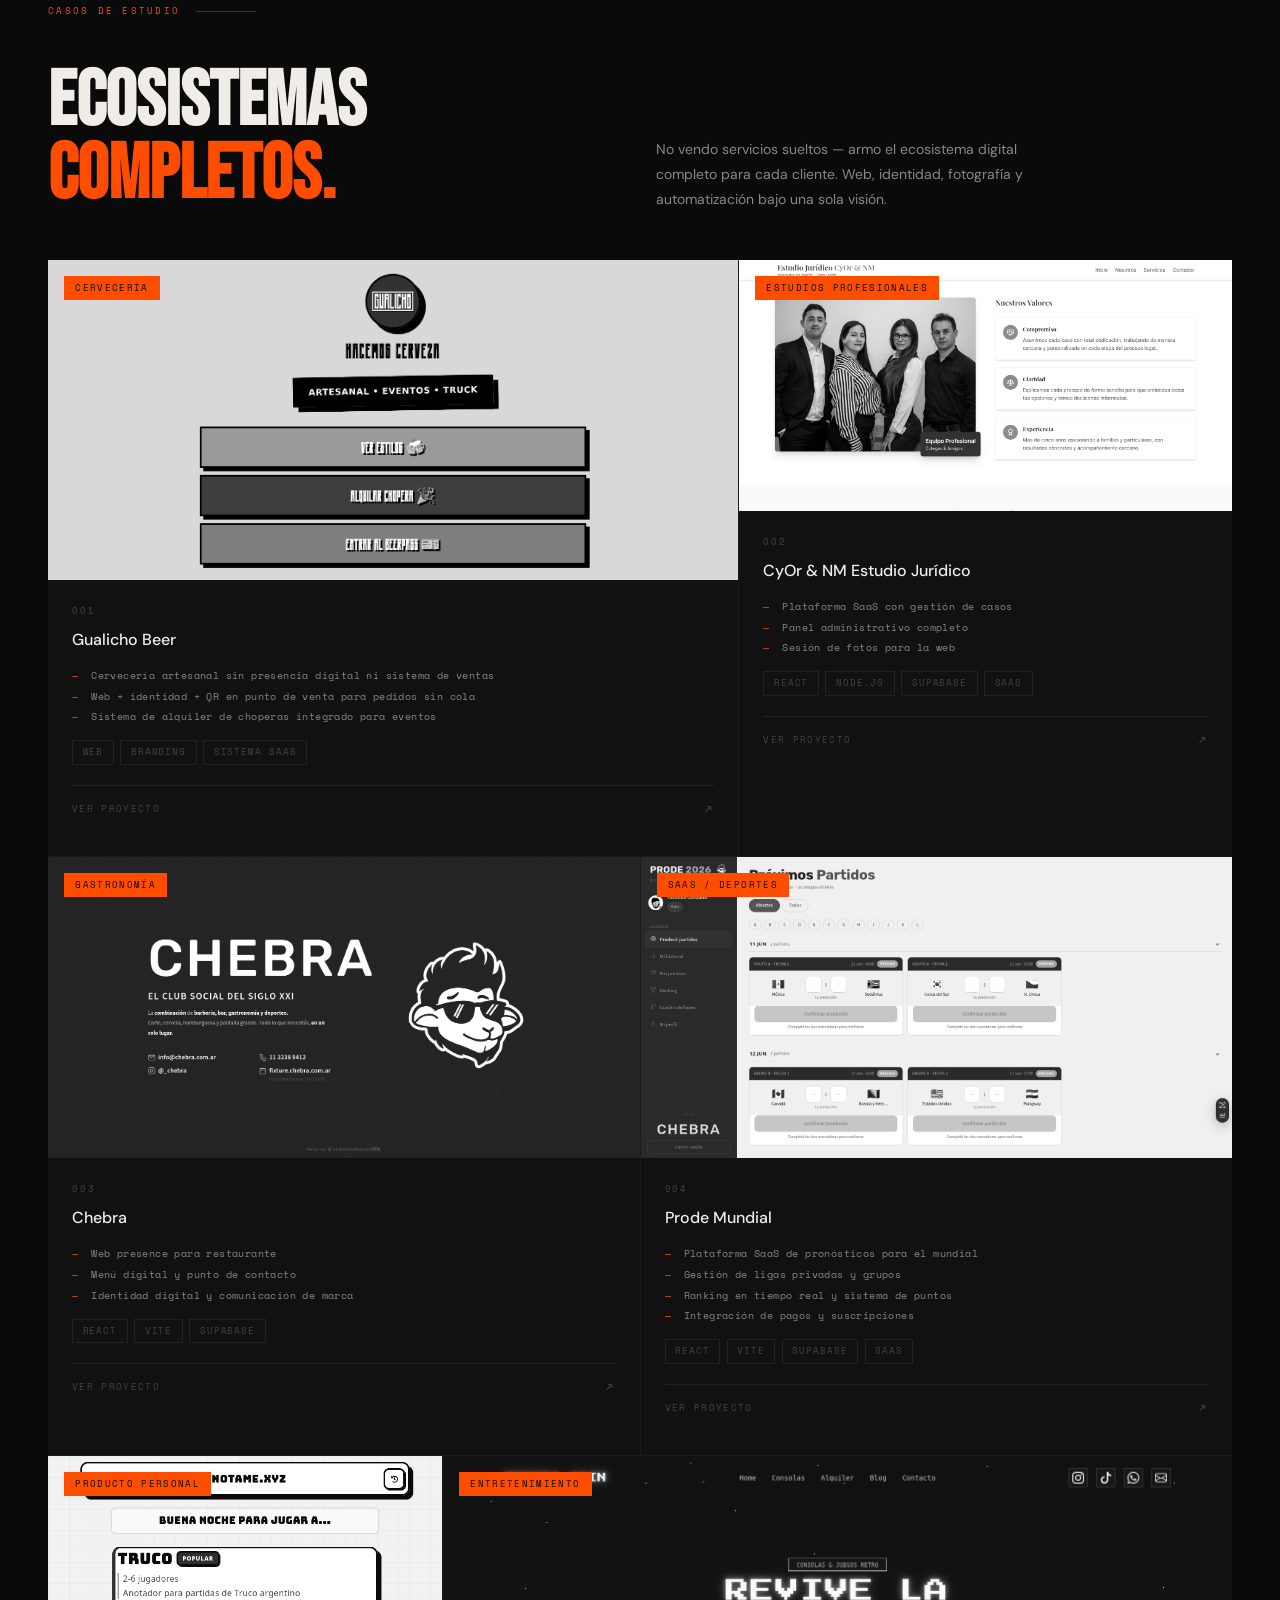
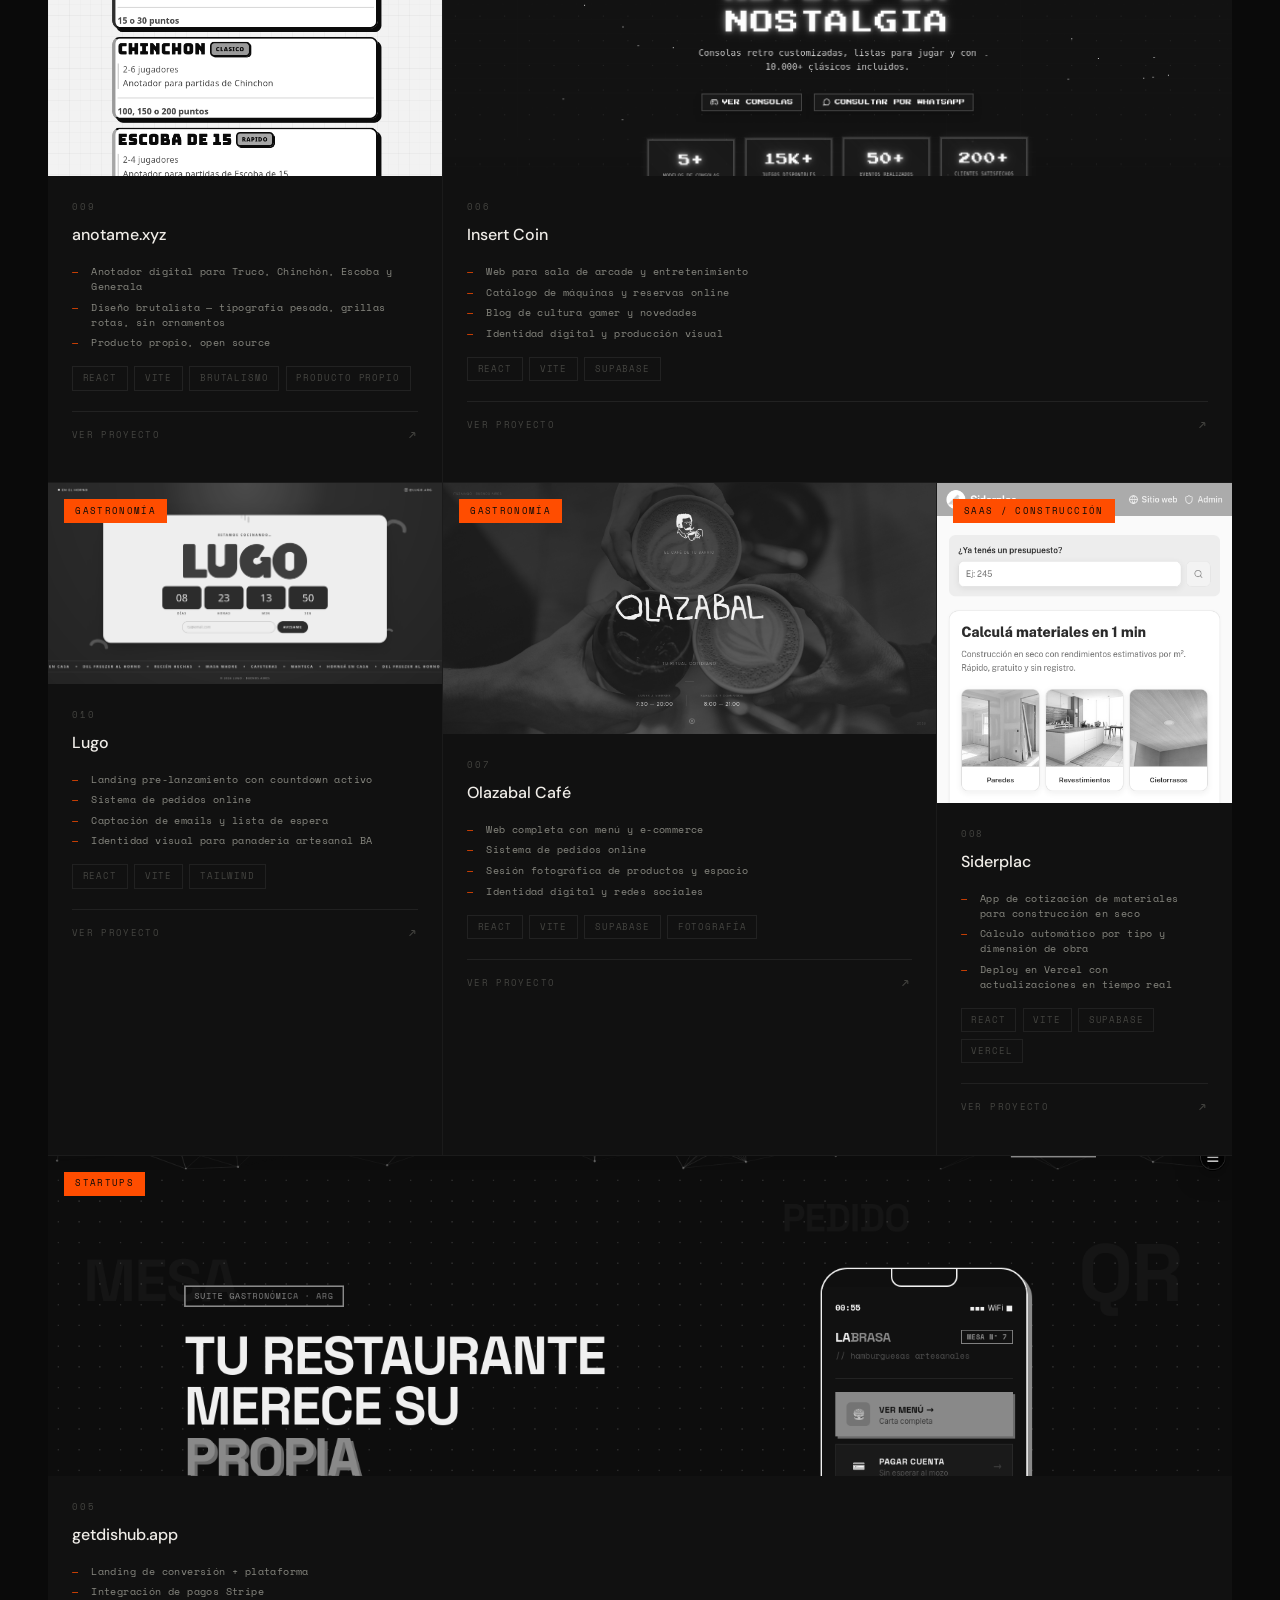
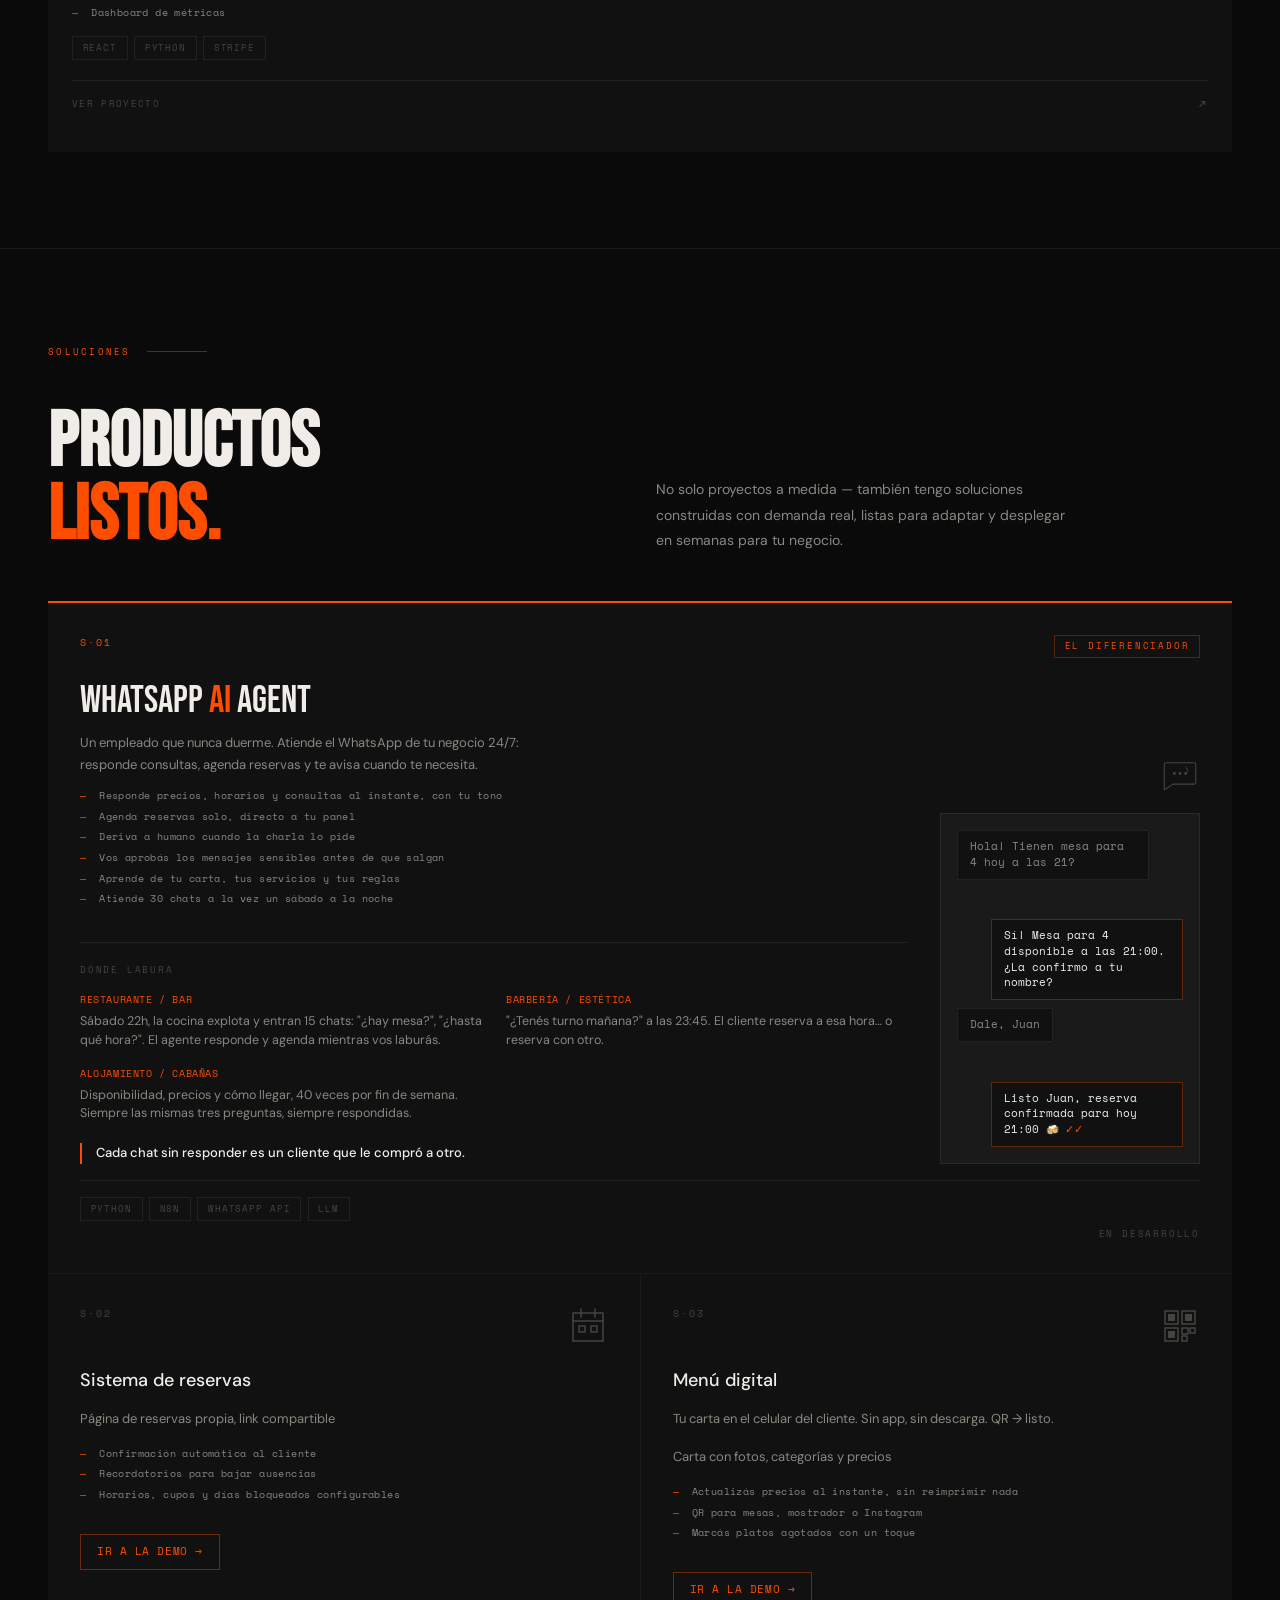
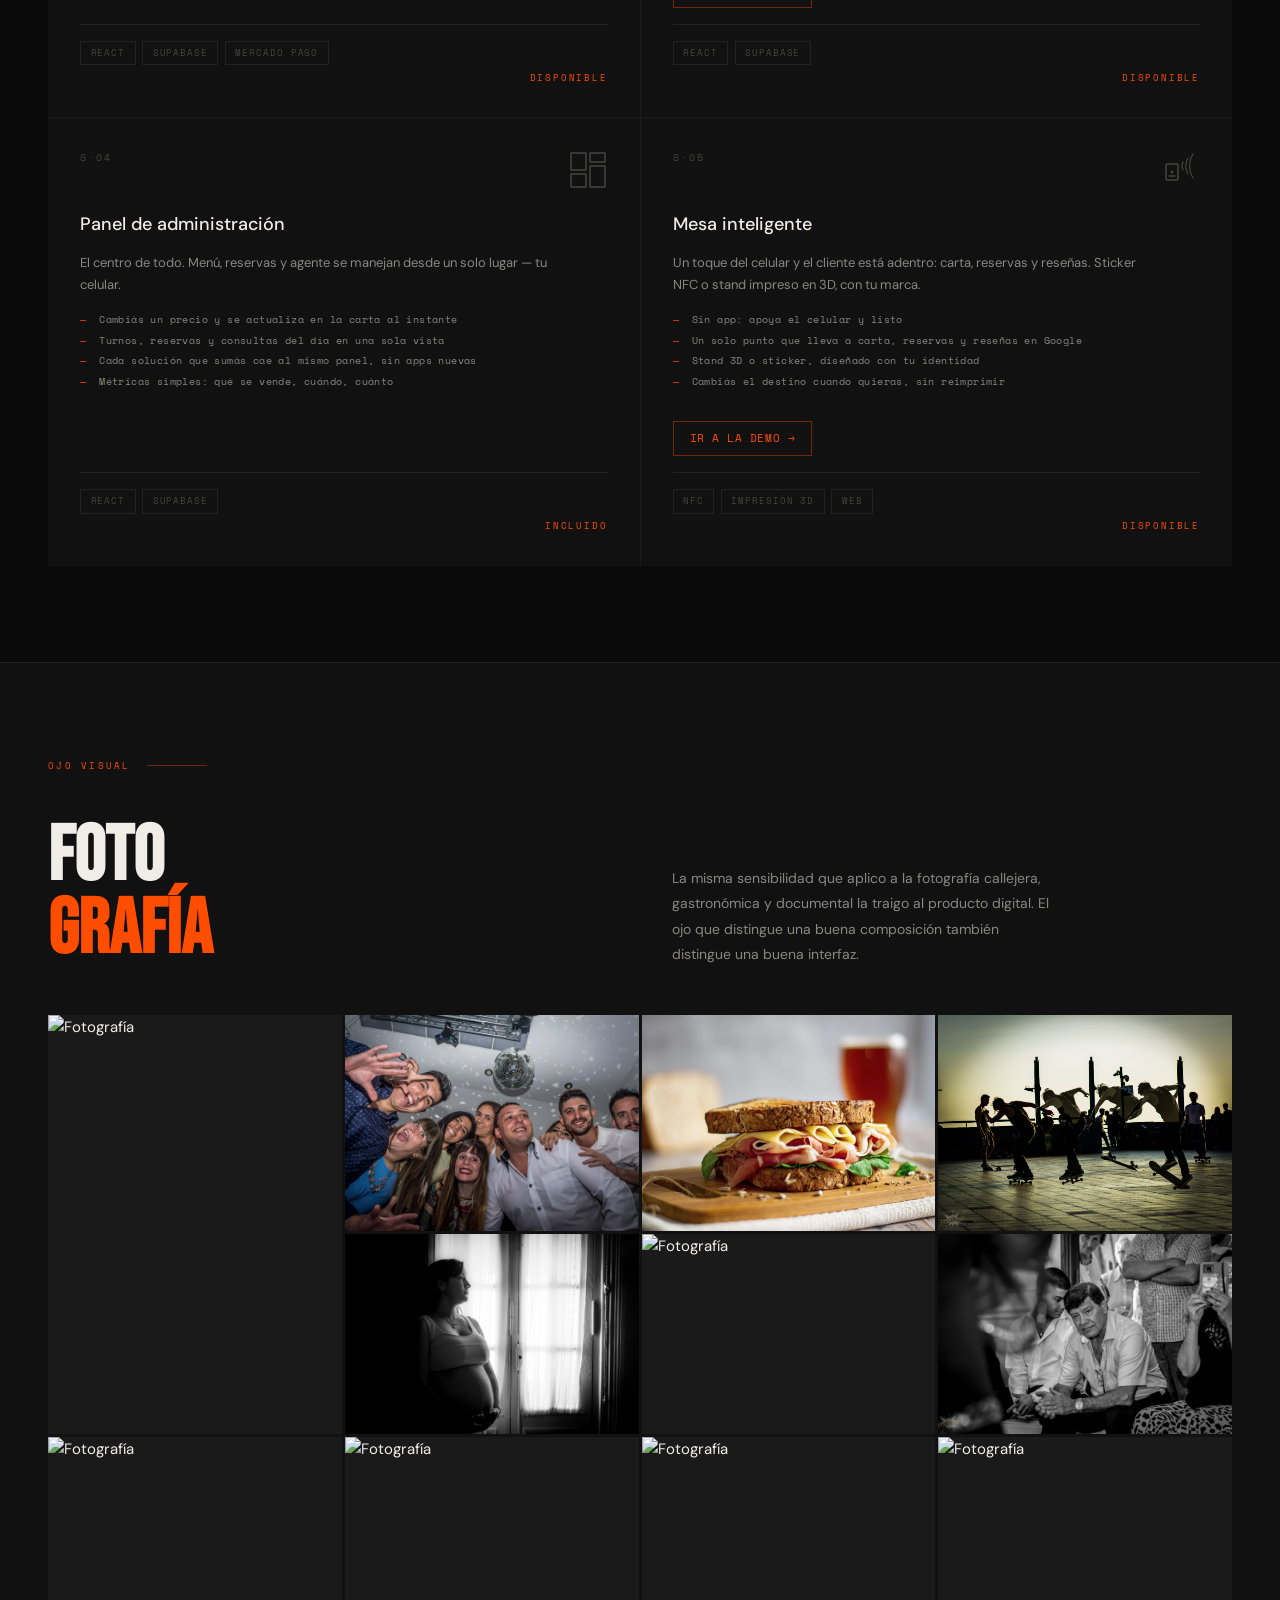
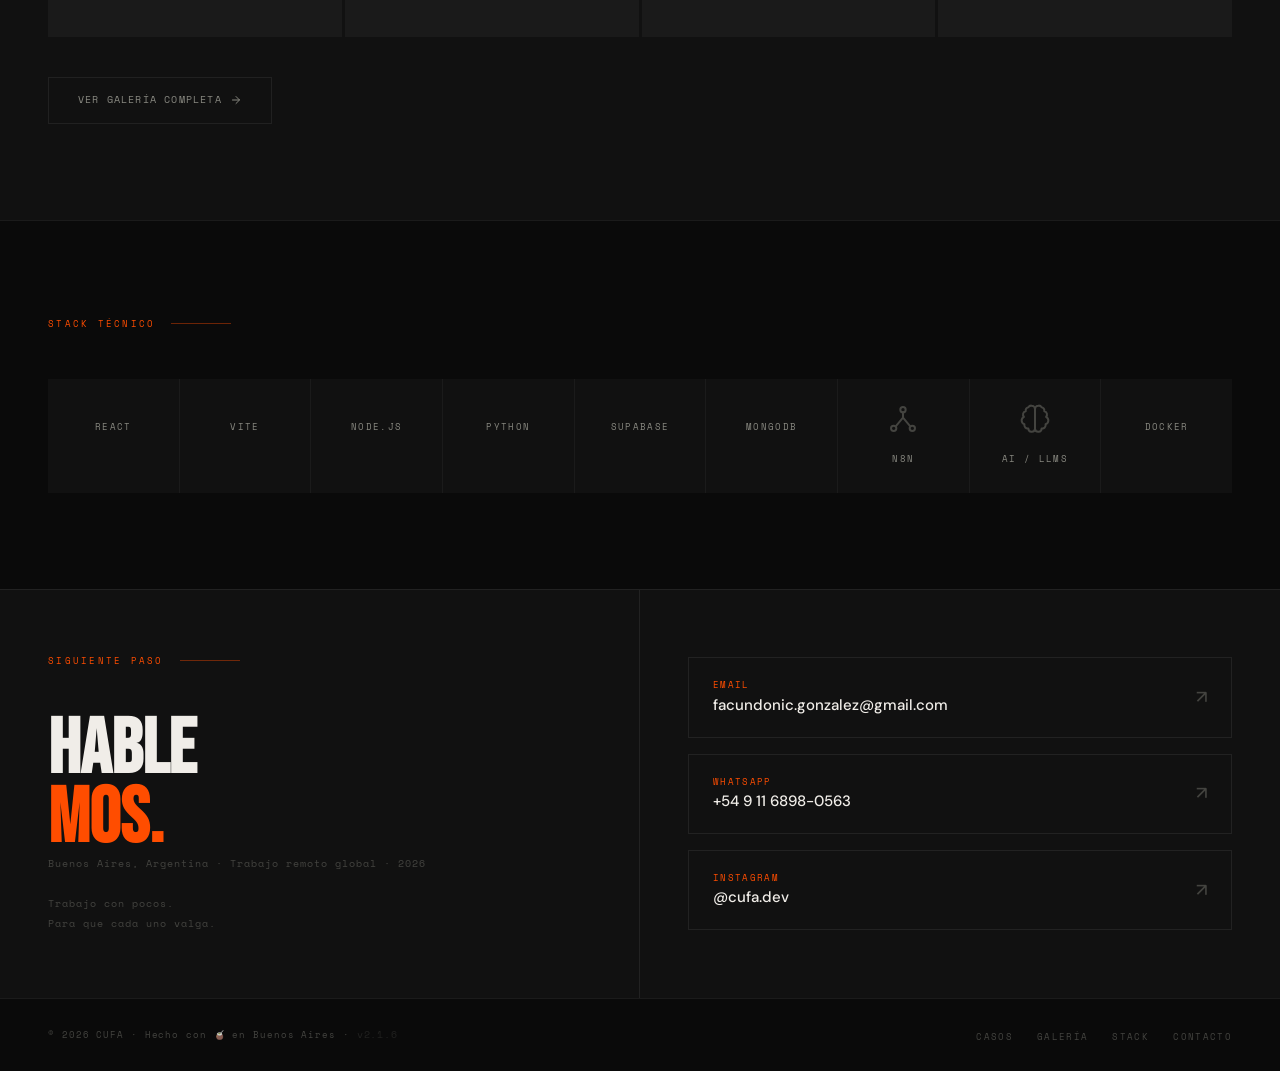
==== commit 8560f0af: "ajustesSEO" ====
--- a/index.html
+++ b/index.html
@@ -100,9 +100,11 @@
       "name": "CUFA — Servicios de Desarrollo Web",
       "url": "https://www.cufagon.xyz",
       "provider": { "@id": "https://www.cufagon.xyz/#person" },
+      "founder": { "@id": "https://www.cufagon.xyz/#person" },
+      "description": "Desarrollo de sistemas web, reservas y cartas digitales para gastronomía, hotelería y eventos.",
       "areaServed": {
-        "@type": "Country",
-        "name": "Argentina"
+        "@type": "Place",
+        "name": "Buenos Aires, Argentina"
       },
       "serviceType": ["Desarrollo Web", "SaaS Development", "Automatización", "Frontend Development", "Fotografía de Producto", "Fotografía de Eventos"],
       "hasOfferCatalog": {
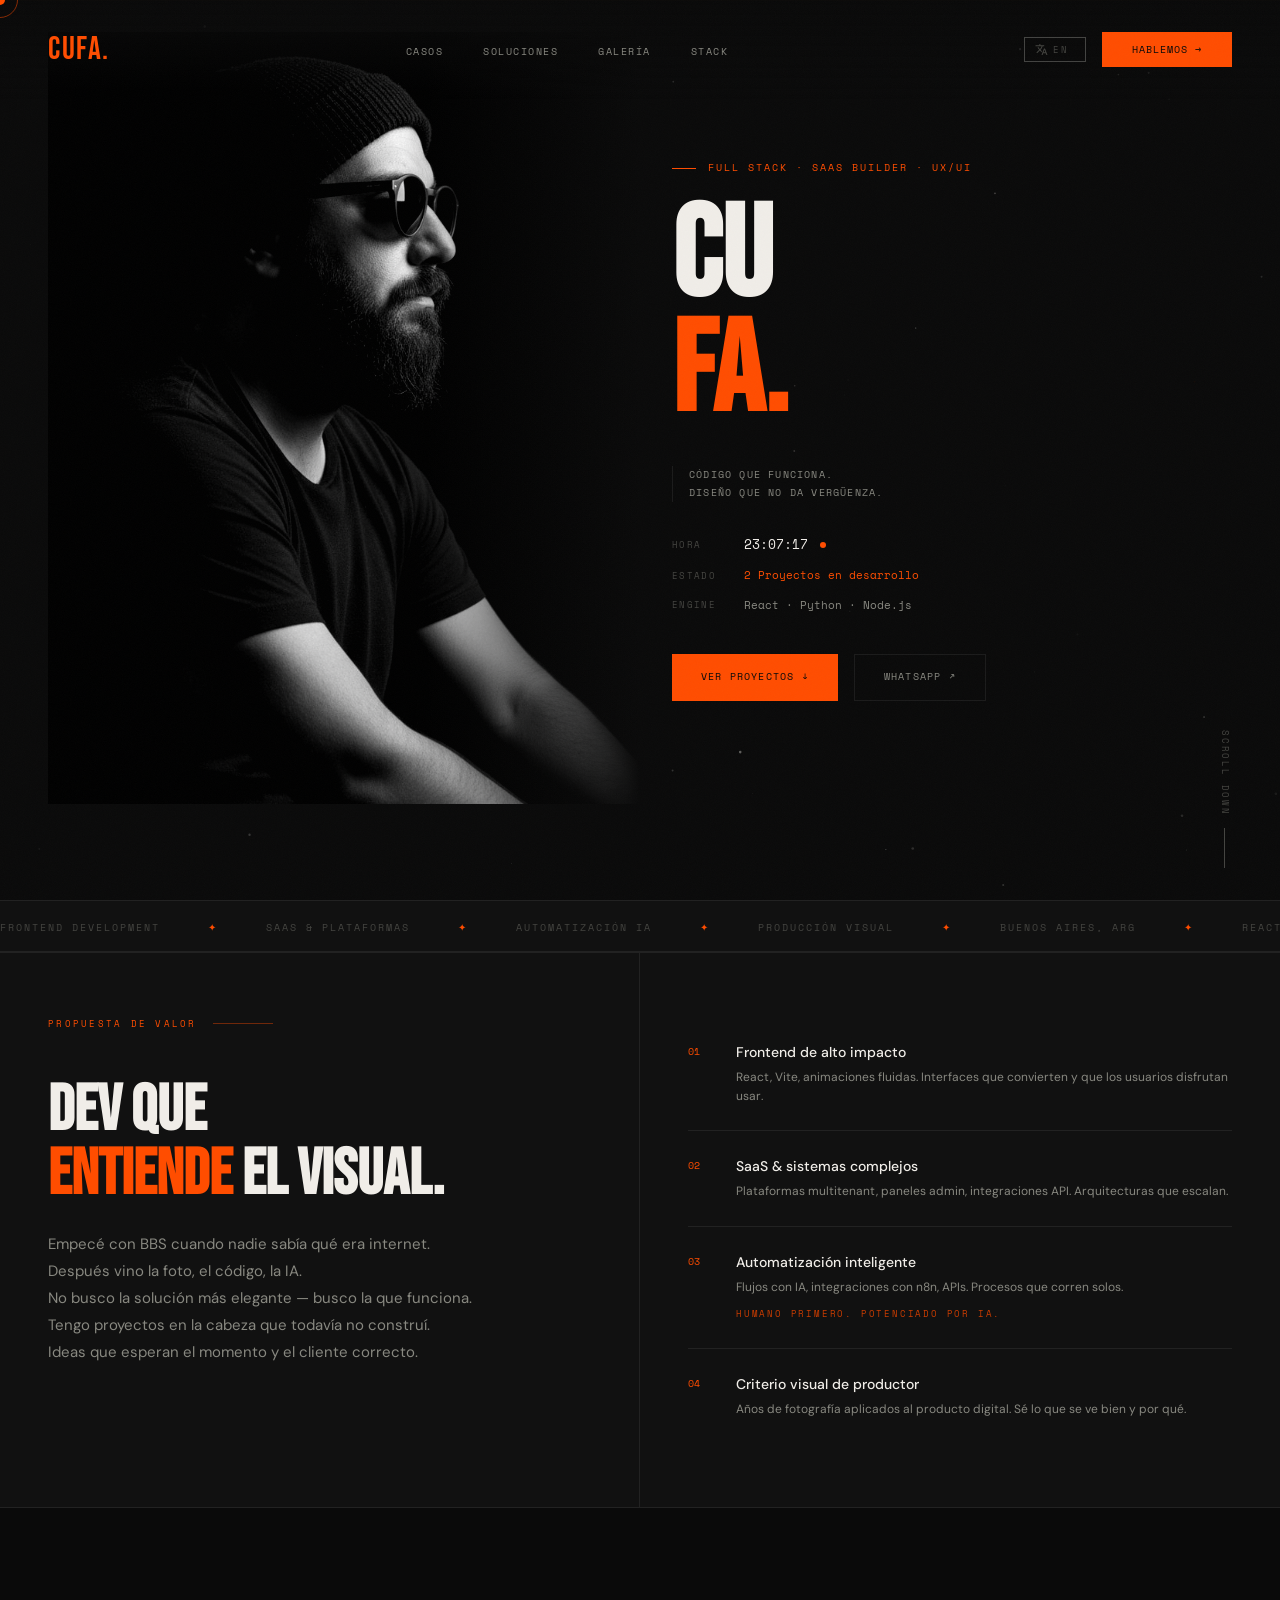
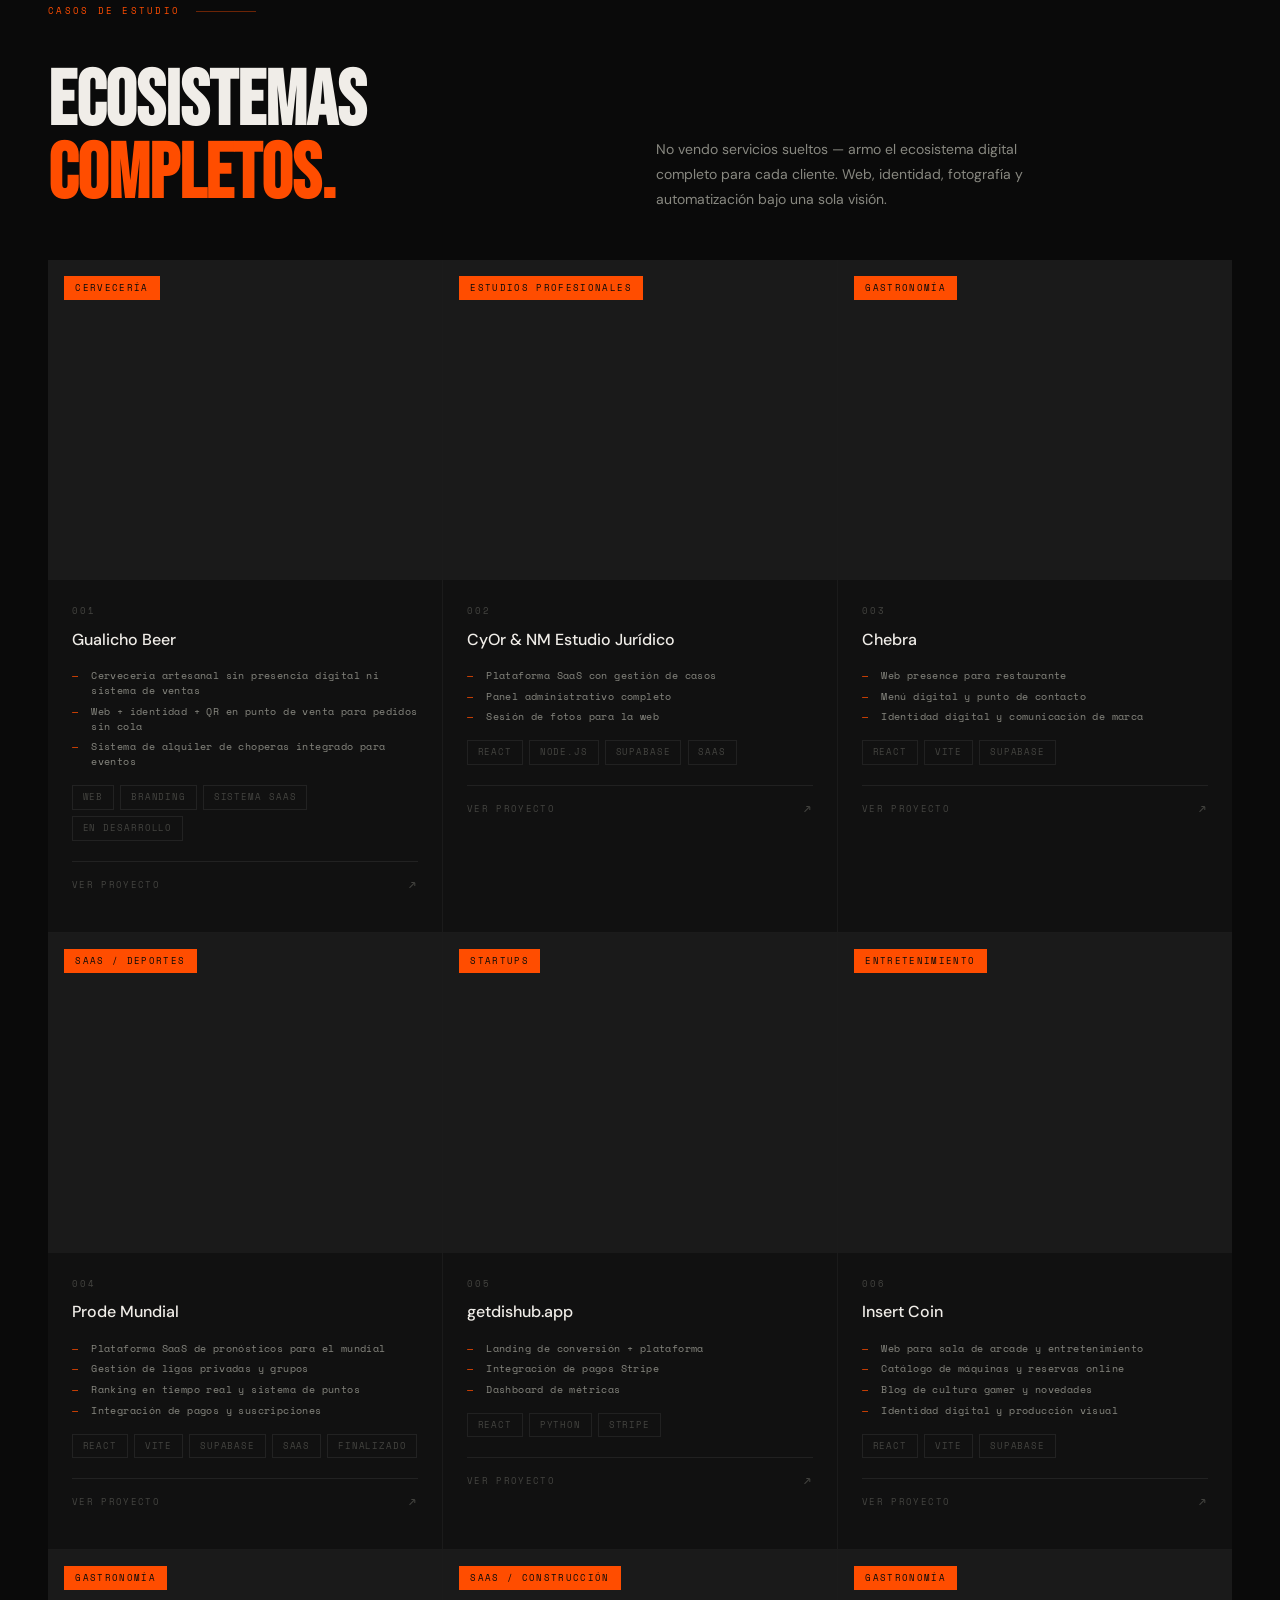
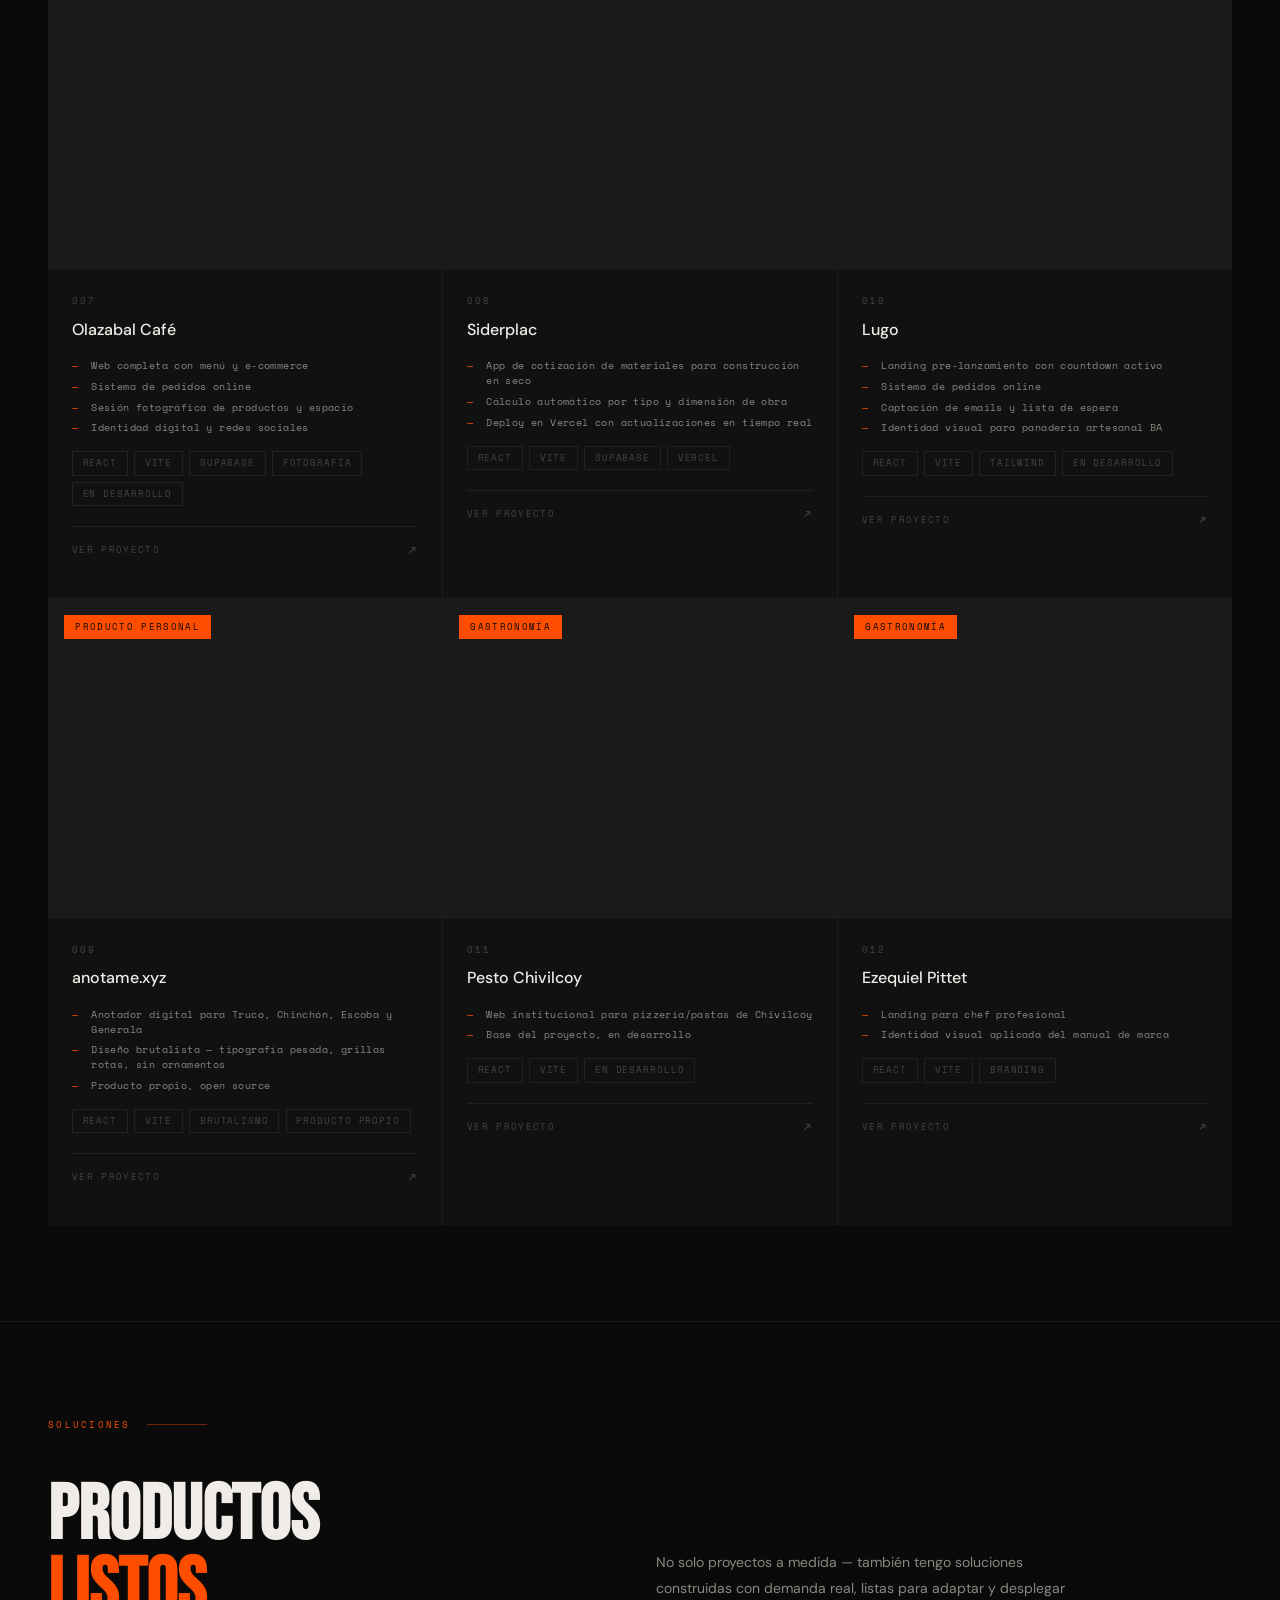
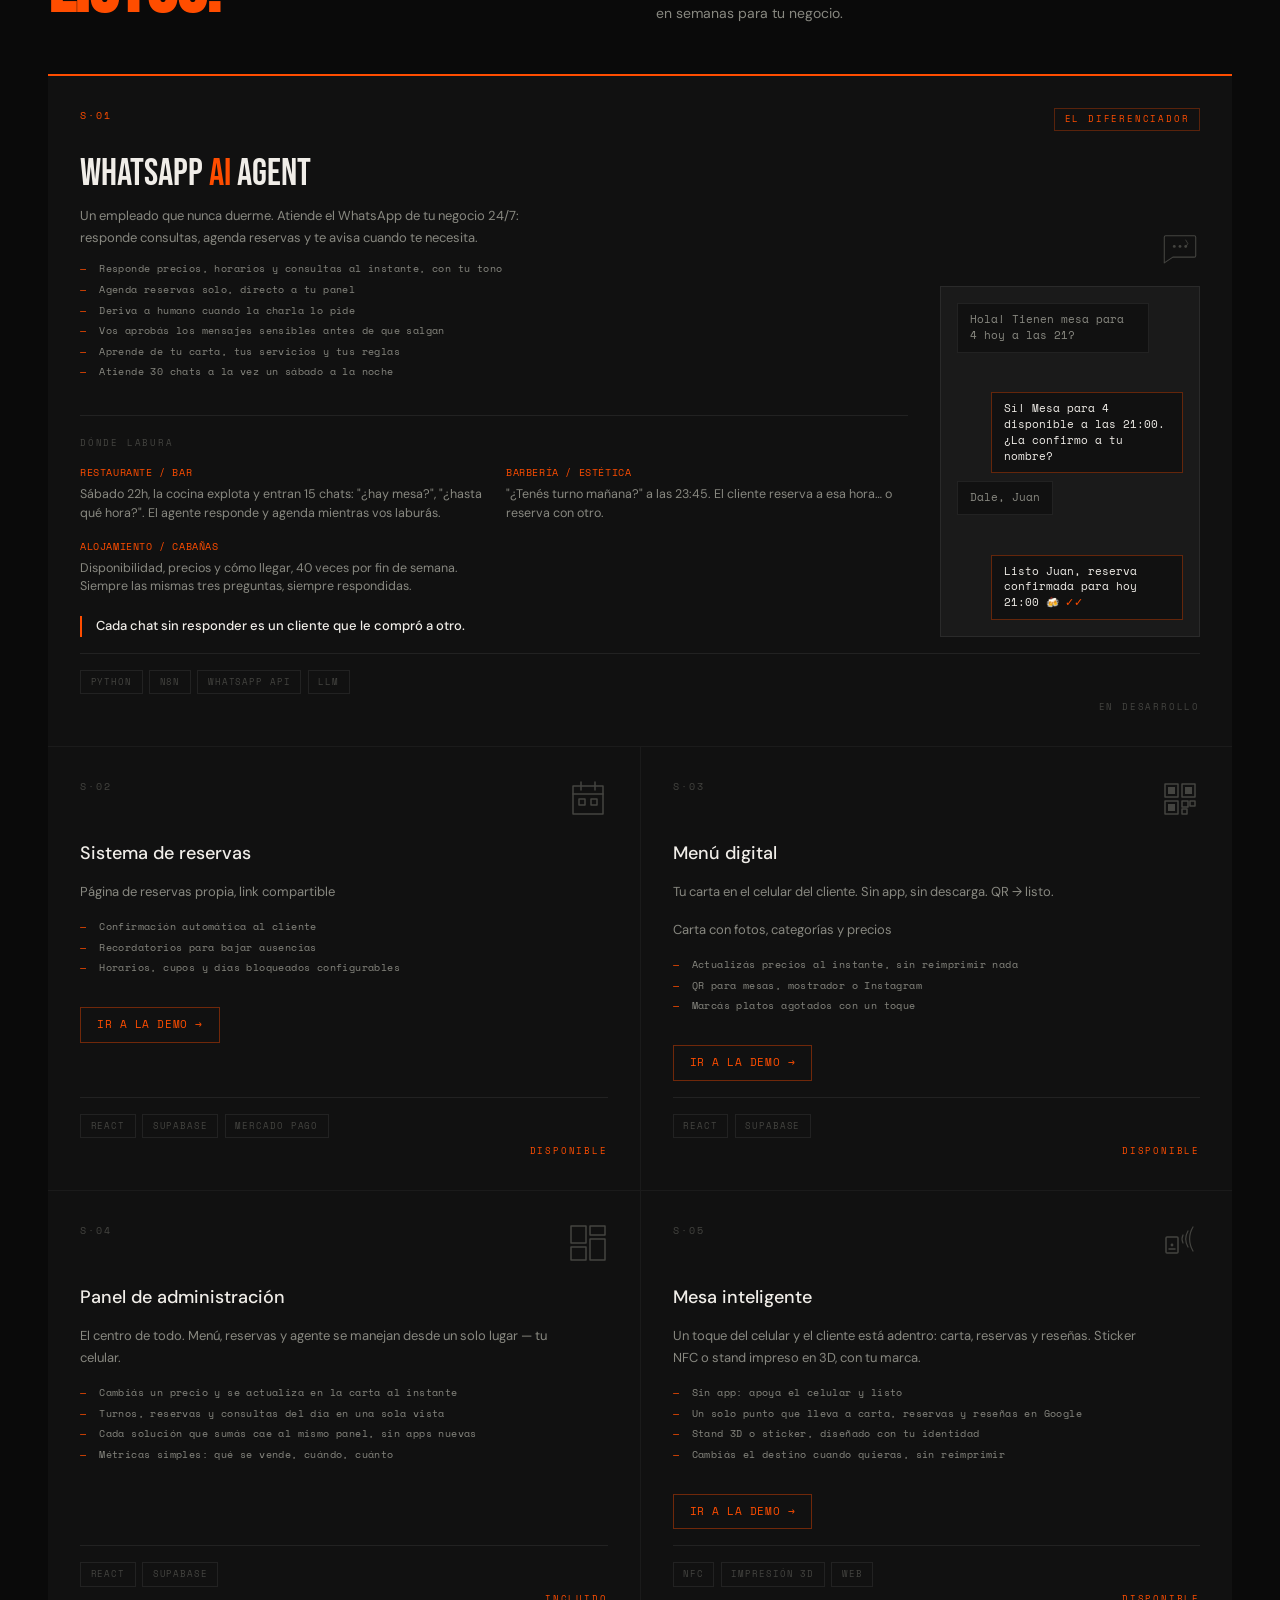
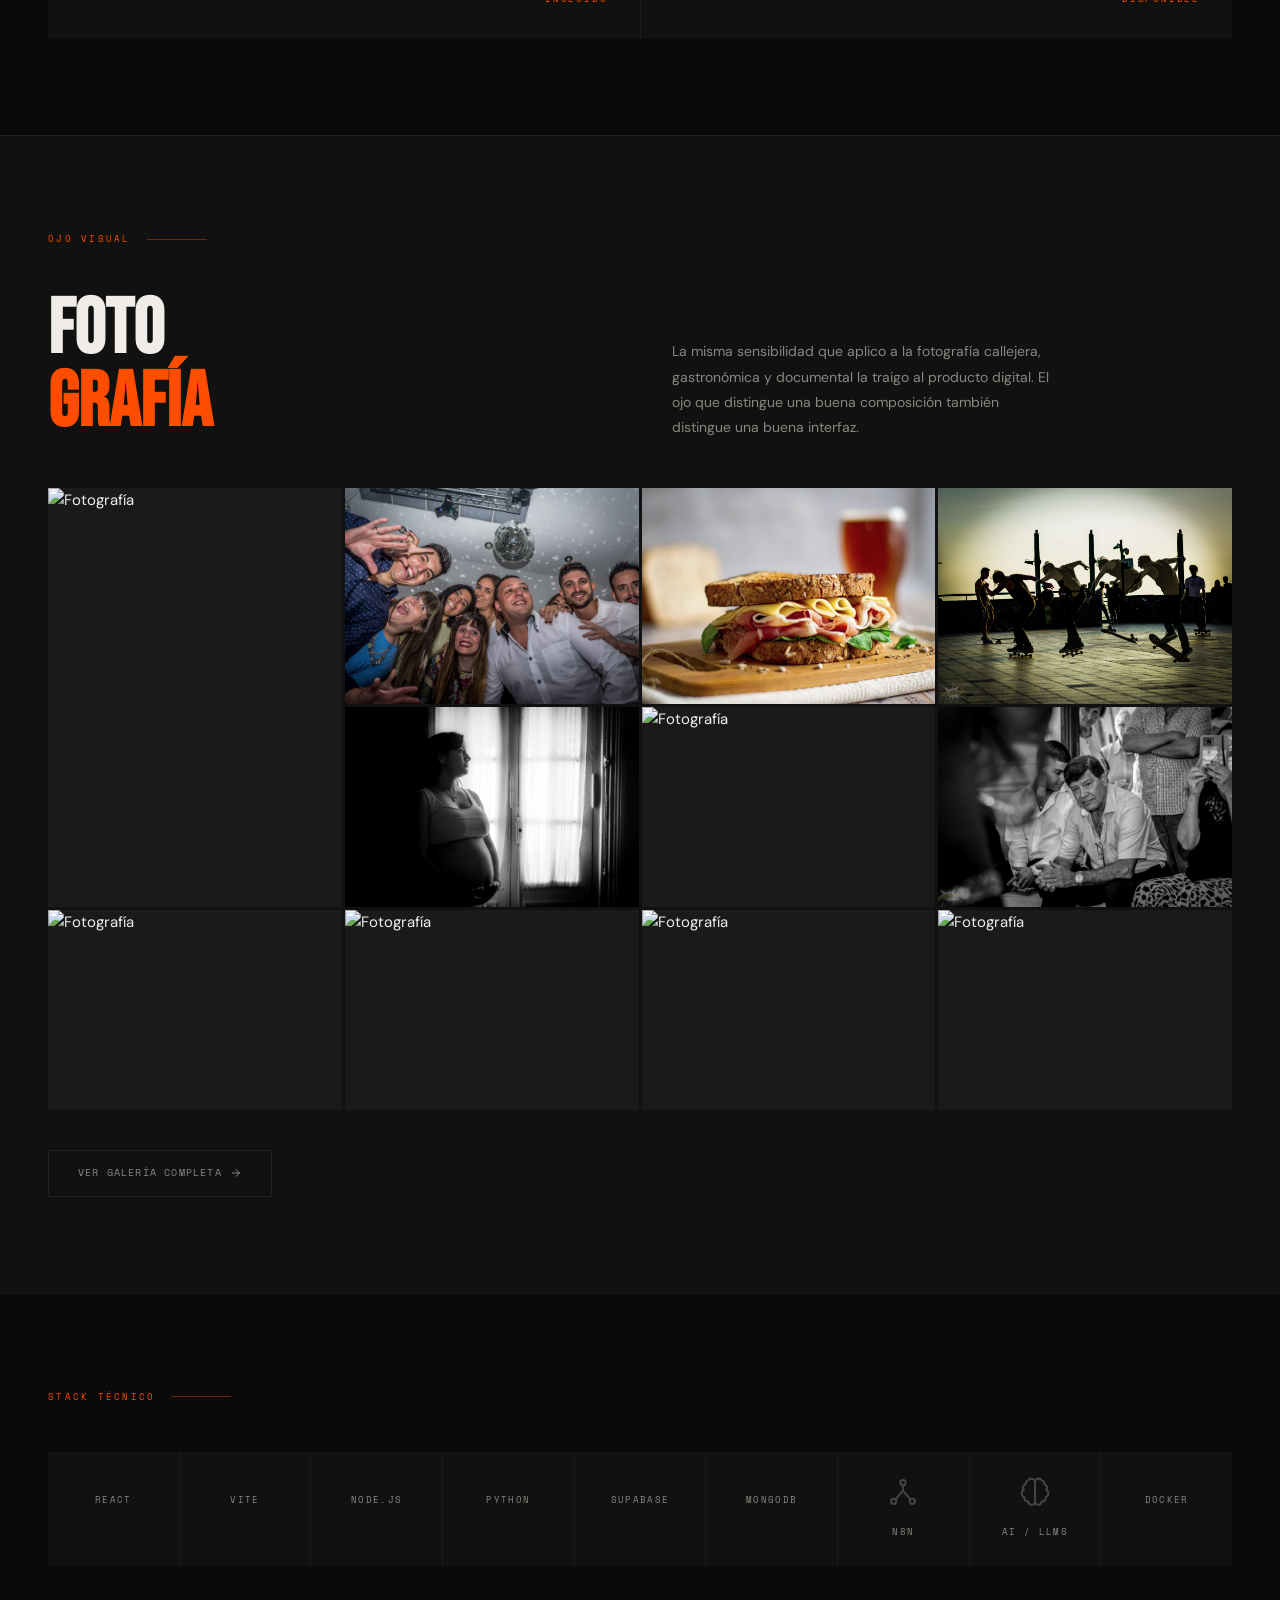
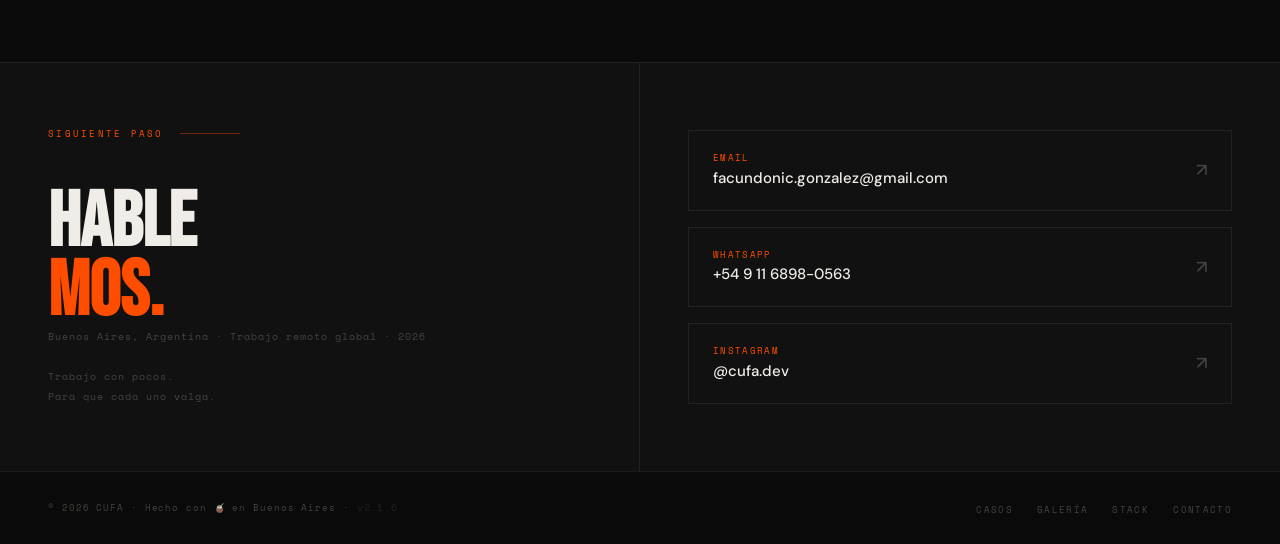
==== commit d2ccd3bf: "Reemplazar thumbnails de casos por iframes en vivo, sumar Pittet y actualizar link de anotame Los ca" ====
--- a/index.html
+++ b/index.html
@@ -266,7 +266,7 @@
       </div>
     </div>
 
-    <div class="hero-scroll" data-i18n="hero.scroll">Scroll</div>
+    <div class="hero-scroll" data-i18n="hero.scroll">Scroll down</div>
   </section>
 
   <!-- MARQUEE -->
@@ -364,7 +364,7 @@
       <div class="caso-card reveal">
         <div class="caso-thumb">
           <span class="caso-industry" data-i18n="caso.001.industry">Cervecería</span>
-          <img src="img/proyectos/gualichobeer.png" alt="Gualicho Beer" class="img--top">
+          <iframe src="https://www.gualicho.beer/" title="Gualicho Beer" loading="lazy"></iframe>
         </div>
         <div class="caso-info">
           <div class="caso-num">001</div>
@@ -378,6 +378,7 @@
             <span class="tag">Web</span>
             <span class="tag">Branding</span>
             <span class="tag">Sistema SaaS</span>
+            <span class="tag" data-i18n="caso.en-desarrollo">En desarrollo</span>
           </div>
           <a href="https://www.gualicho.beer/" class="caso-link" target="_blank" rel="noopener"><span
               data-i18n="caso.link">Ver proyecto</span> <span class="caso-link-arrow">↗</span></a>
@@ -388,8 +389,7 @@
       <div class="caso-card reveal">
         <div class="caso-thumb">
           <span class="caso-industry" data-i18n="caso.002.industry">Estudios profesionales</span>
-          <video class="img--top caso-video" src="videos/studiojuridico.webm" poster="img/proyectos/cyornm.png" muted
-            playsinline></video>
+          <iframe src="https://estudiojuridicocyorynm.com.ar/" title="CyOr & NM Estudio Jurídico" loading="lazy"></iframe>
         </div>
         <div class="caso-info">
           <div class="caso-num">002</div>
@@ -414,8 +414,7 @@
       <div class="caso-card reveal">
         <div class="caso-thumb">
           <span class="caso-industry" data-i18n="caso.003.industry">Gastronomía</span>
-          <video class="img--top caso-video" src="videos/chebra.webm" poster="img/proyectos/chebra.png" muted
-            playsinline></video>
+          <iframe src="https://chebra.com.ar/" title="Chebra" loading="lazy"></iframe>
         </div>
         <div class="caso-info">
           <div class="caso-num">003</div>
@@ -439,7 +438,7 @@
       <div class="caso-card reveal">
         <div class="caso-thumb">
           <span class="caso-industry" data-i18n="caso.004.industry">SaaS / Deportes</span>
-          <img src="img/proyectos/prode2026.png" alt="Prode Mundial 2026" class="img--top">
+          <iframe src="https://fixture.chebra.com.ar/" title="Prode Mundial" loading="lazy"></iframe>
         </div>
         <div class="caso-info">
           <div class="caso-num">004</div>
@@ -455,6 +454,7 @@
             <span class="tag">Vite</span>
             <span class="tag">Supabase</span>
             <span class="tag">SaaS</span>
+            <span class="tag" data-i18n="caso.finalizado">Finalizado</span>
           </div>
           <a href="https://fixture.chebra.com.ar/" class="caso-link"><span data-i18n="caso.link">Ver proyecto</span>
             <span class="caso-link-arrow">↗</span></a>
@@ -465,7 +465,7 @@
       <div class="caso-card reveal">
         <div class="caso-thumb">
           <span class="caso-industry" data-i18n="caso.005.industry">Startups</span>
-          <img src="img/proyectos/dishub.png" alt="getdishub.app" class="img--top img--shift-up">
+          <iframe src="https://getdishub.app" title="getdishub.app" loading="lazy"></iframe>
         </div>
         <div class="caso-info">
           <div class="caso-num">005</div>
@@ -489,7 +489,7 @@
       <div class="caso-card reveal">
         <div class="caso-thumb">
           <span class="caso-industry" data-i18n="caso.006.industry">Entretenimiento</span>
-          <img src="img/proyectos/insertcoin.png" alt="Insert Coin" class="img--top">
+          <iframe src="https://insertcoin-six.vercel.app/" title="Insert Coin" loading="lazy"></iframe>
         </div>
         <div class="caso-info">
           <div class="caso-num">006</div>
@@ -514,8 +514,7 @@
       <div class="caso-card reveal">
         <div class="caso-thumb">
           <span class="caso-industry" data-i18n="caso.007.industry">Gastronomía</span>
-          <video class="img--top caso-video" src="videos/olazabal.webm" poster="img/proyectos/olazabal.png" muted
-            playsinline></video>
+          <iframe src="https://www.olazabal.ar/" title="Olazabal Café" loading="lazy"></iframe>
         </div>
         <div class="caso-info">
           <div class="caso-num">007</div>
@@ -531,6 +530,7 @@
             <span class="tag">Vite</span>
             <span class="tag">Supabase</span>
             <span class="tag">Fotografía</span>
+            <span class="tag" data-i18n="caso.en-desarrollo">En desarrollo</span>
           </div>
           <a href="https://olazabal.ar" class="caso-link" target="_blank" rel="noopener"><span data-i18n="caso.link">Ver
               proyecto</span> <span class="caso-link-arrow">↗</span></a>
@@ -541,7 +541,7 @@
       <div class="caso-card reveal">
         <div class="caso-thumb">
           <span class="caso-industry" data-i18n="caso.008.industry">SaaS / Construcción</span>
-          <img src="img/proyectos/siderplac.png" alt="Siderplac" class="img--top">
+          <iframe src="https://app.siderplac.com.ar/" title="Siderplac" loading="lazy"></iframe>
         </div>
         <div class="caso-info">
           <div class="caso-num">008</div>
@@ -566,7 +566,7 @@
       <div class="caso-card reveal">
         <div class="caso-thumb">
           <span class="caso-industry" data-i18n="caso.010.industry">Gastronomía</span>
-          <img src="img/proyectos/lugo.png" alt="Lugo">
+          <iframe src="https://lugo.ar" title="Lugo" loading="lazy"></iframe>
         </div>
         <div class="caso-info">
           <div class="caso-num">010</div>
@@ -581,6 +581,7 @@
             <span class="tag">React</span>
             <span class="tag">Vite</span>
             <span class="tag">Tailwind</span>
+            <span class="tag" data-i18n="caso.en-desarrollo">En desarrollo</span>
           </div>
           <a href="https://lugo.ar" class="caso-link" target="_blank" rel="noopener"><span data-i18n="caso.link">Ver
               proyecto</span> <span class="caso-link-arrow">↗</span></a>
@@ -591,7 +592,7 @@
       <div class="caso-card reveal">
         <div class="caso-thumb">
           <span class="caso-industry" data-i18n="caso.009.industry">Producto personal</span>
-          <img src="img/proyectos/anotamexyz.png" alt="anotame.xyz" class="img--top">
+          <iframe src="https://anotador-app-facundos-projects-13ab3fb9.vercel.app/" title="anotame.xyz" loading="lazy"></iframe>
         </div>
         <div class="caso-info">
           <div class="caso-num">009</div>
@@ -607,8 +608,54 @@
             <span class="tag">Brutalismo</span>
             <span class="tag">Producto propio</span>
           </div>
-          <a href="https://anotame.xyz" class="caso-link" target="_blank" rel="noopener"><span data-i18n="caso.link">Ver
+          <a href="https://anotador-app-facundos-projects-13ab3fb9.vercel.app/" class="caso-link" target="_blank" rel="noopener"><span data-i18n="caso.link">Ver
               proyecto</span> <span class="caso-link-arrow">↗</span></a>
+        </div>
+      </div>
+
+      <!-- 9: Pesto Chivilcoy — span 12, row 6 -->
+      <div class="caso-card reveal">
+        <div class="caso-thumb">
+          <span class="caso-industry" data-i18n="caso.011.industry">Gastronomía</span>
+          <iframe src="https://pesto-chivilcoy.netlify.app/" title="Pesto Chivilcoy" loading="lazy"></iframe>
+        </div>
+        <div class="caso-info">
+          <div class="caso-num">011</div>
+          <div class="caso-nombre">Pesto Chivilcoy</div>
+          <ul class="caso-ecosistema" data-i18n="caso.011.eco">
+            <li>Web institucional para pizzería/pastas de Chivilcoy</li>
+            <li>Base del proyecto, en desarrollo</li>
+          </ul>
+          <div class="caso-tags">
+            <span class="tag">React</span>
+            <span class="tag">Vite</span>
+            <span class="tag" data-i18n="caso.en-desarrollo">En desarrollo</span>
+          </div>
+          <a href="https://pesto-chivilcoy.netlify.app/" class="caso-link" target="_blank" rel="noopener"><span
+              data-i18n="caso.link">Ver proyecto</span> <span class="caso-link-arrow">↗</span></a>
+        </div>
+      </div>
+
+      <!-- 10: Ezequiel Pittet — span 12 -->
+      <div class="caso-card reveal">
+        <div class="caso-thumb">
+          <span class="caso-industry" data-i18n="caso.012.industry">Gastronomía</span>
+          <iframe src="https://ezequielpittet.com.ar/" title="Ezequiel Pittet" loading="lazy"></iframe>
+        </div>
+        <div class="caso-info">
+          <div class="caso-num">012</div>
+          <div class="caso-nombre">Ezequiel Pittet</div>
+          <ul class="caso-ecosistema" data-i18n="caso.012.eco">
+            <li>Landing para chef profesional</li>
+            <li>Identidad visual aplicada del manual de marca</li>
+          </ul>
+          <div class="caso-tags">
+            <span class="tag">React</span>
+            <span class="tag">Vite</span>
+            <span class="tag">Branding</span>
+          </div>
+          <a href="https://ezequielpittet.com.ar/" class="caso-link" target="_blank" rel="noopener"><span
+              data-i18n="caso.link">Ver proyecto</span> <span class="caso-link-arrow">↗</span></a>
         </div>
       </div>
 
--- a/css/style.css
+++ b/css/style.css
@@ -477,7 +477,7 @@
 
 .casos-grid {
   display: grid;
-  grid-template-columns: repeat(12, 1fr);
+  grid-template-columns: repeat(3, 1fr);
   gap: 1px;
   background: var(--border);
 }
@@ -490,18 +490,6 @@
   display: flex;
   flex-direction: column;
 }
-
-.casos-grid .caso-card:nth-child(1)  { grid-column: span 7;        grid-row: 1; }
-.casos-grid .caso-card:nth-child(2)  { grid-column: span 5;        grid-row: 1; }
-.casos-grid .caso-card:nth-child(3)  { grid-column: span 6;        grid-row: 2; }
-.casos-grid .caso-card:nth-child(3) .caso-thumb { max-height: none; }
-.casos-grid .caso-card:nth-child(4)  { grid-column: span 6;        grid-row: 2; }
-.casos-grid .caso-card:nth-child(5)  { grid-column: span 12;       grid-row: 5; }
-.casos-grid .caso-card:nth-child(6)  { grid-column: span 8;        grid-row: 3; }
-.casos-grid .caso-card:nth-child(7)  { grid-column: span 5;        grid-row: 4; }
-.casos-grid .caso-card:nth-child(8)  { grid-column: span 3;        grid-row: 4; }
-.casos-grid .caso-card:nth-child(9)  { grid-column: 1 / span 4;   grid-row: 4; }
-.casos-grid .caso-card:nth-child(10) { grid-column: 1 / span 4;   grid-row: 3; }
 
 .caso-thumb {
   width: 100%;
@@ -520,9 +508,23 @@
   transition: transform 0.6s ease, filter 0.4s ease, opacity 0.5s ease;
 }
 
+.caso-thumb iframe {
+  width: 100%;
+  height: 480px;
+  display: block;
+  border: 0;
+  pointer-events: none;
+  filter: grayscale(100%);
+  transition: filter 0.4s ease;
+}
+
 .caso-card:hover .caso-thumb img,
 .caso-card:hover .caso-thumb video {
   transform: scale(1.04);
+  filter: grayscale(0%);
+}
+
+.caso-card:hover .caso-thumb iframe {
   filter: grayscale(0%);
 }
 
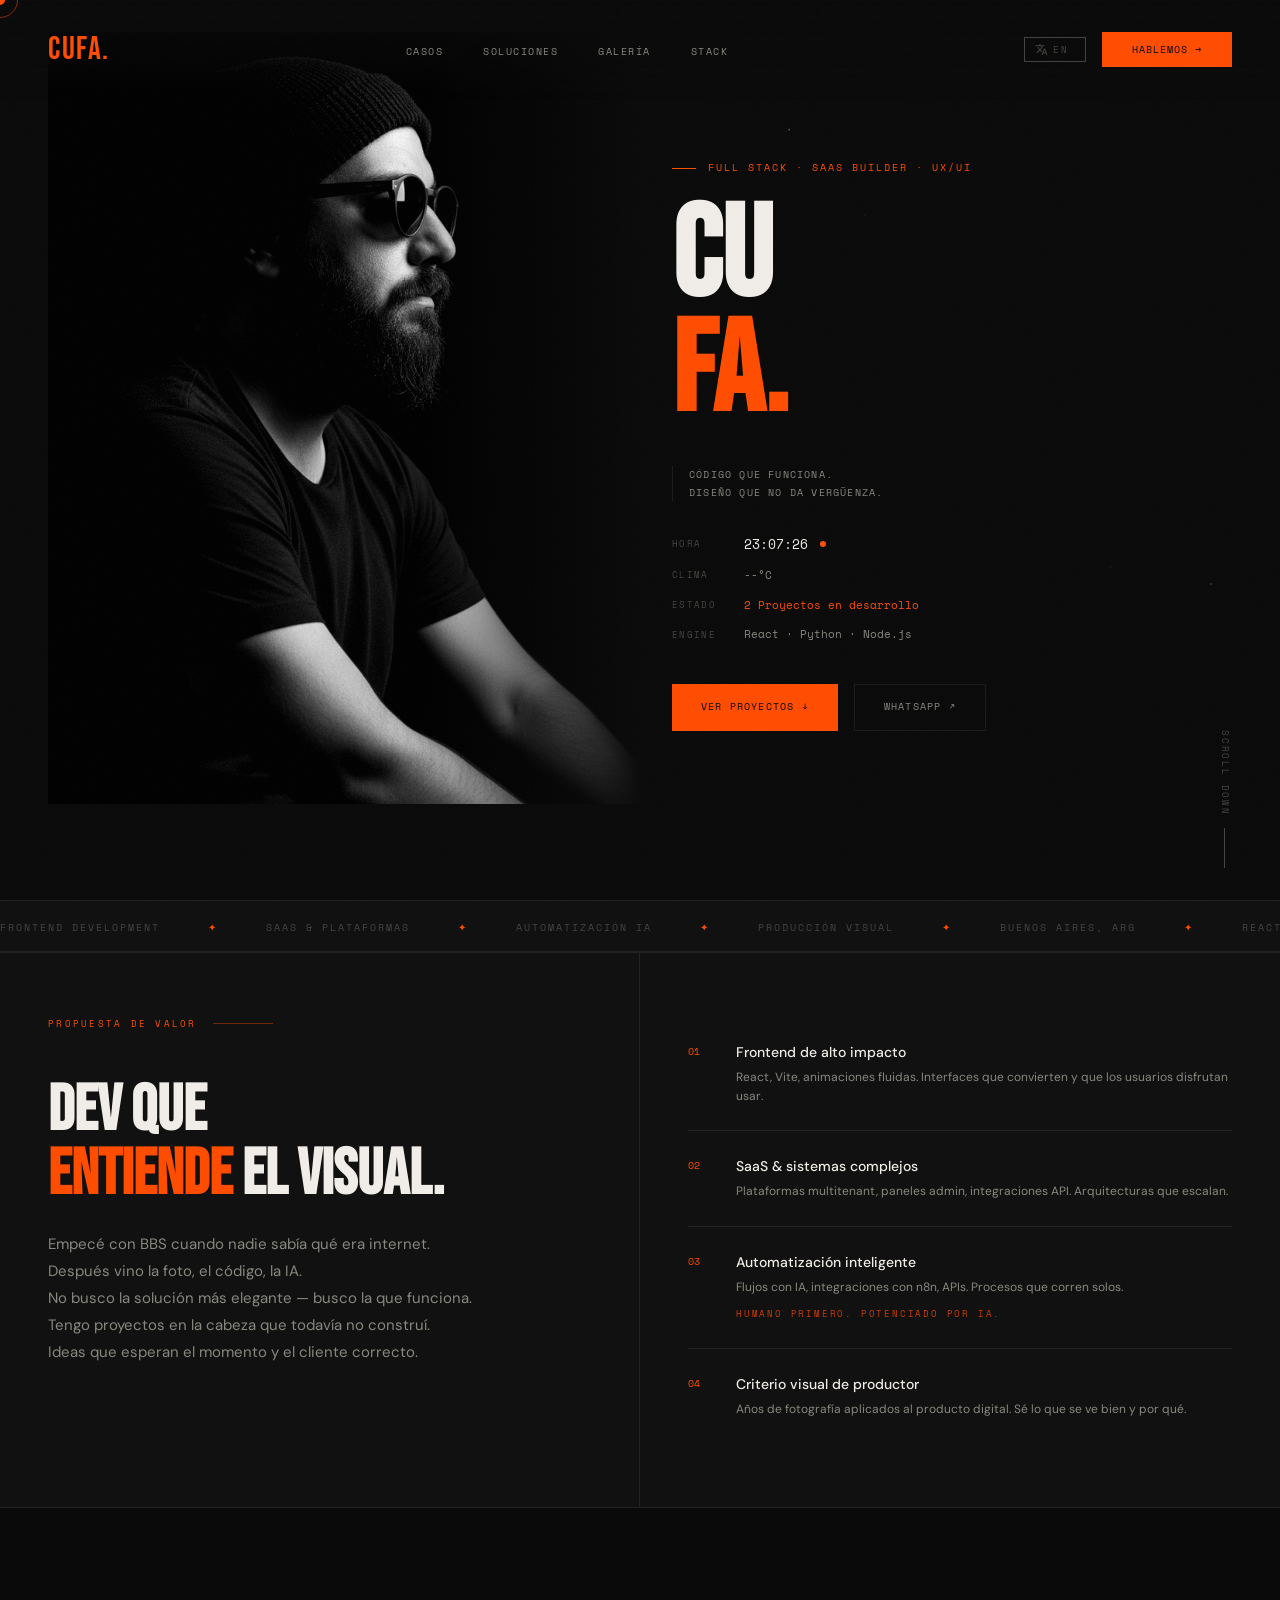
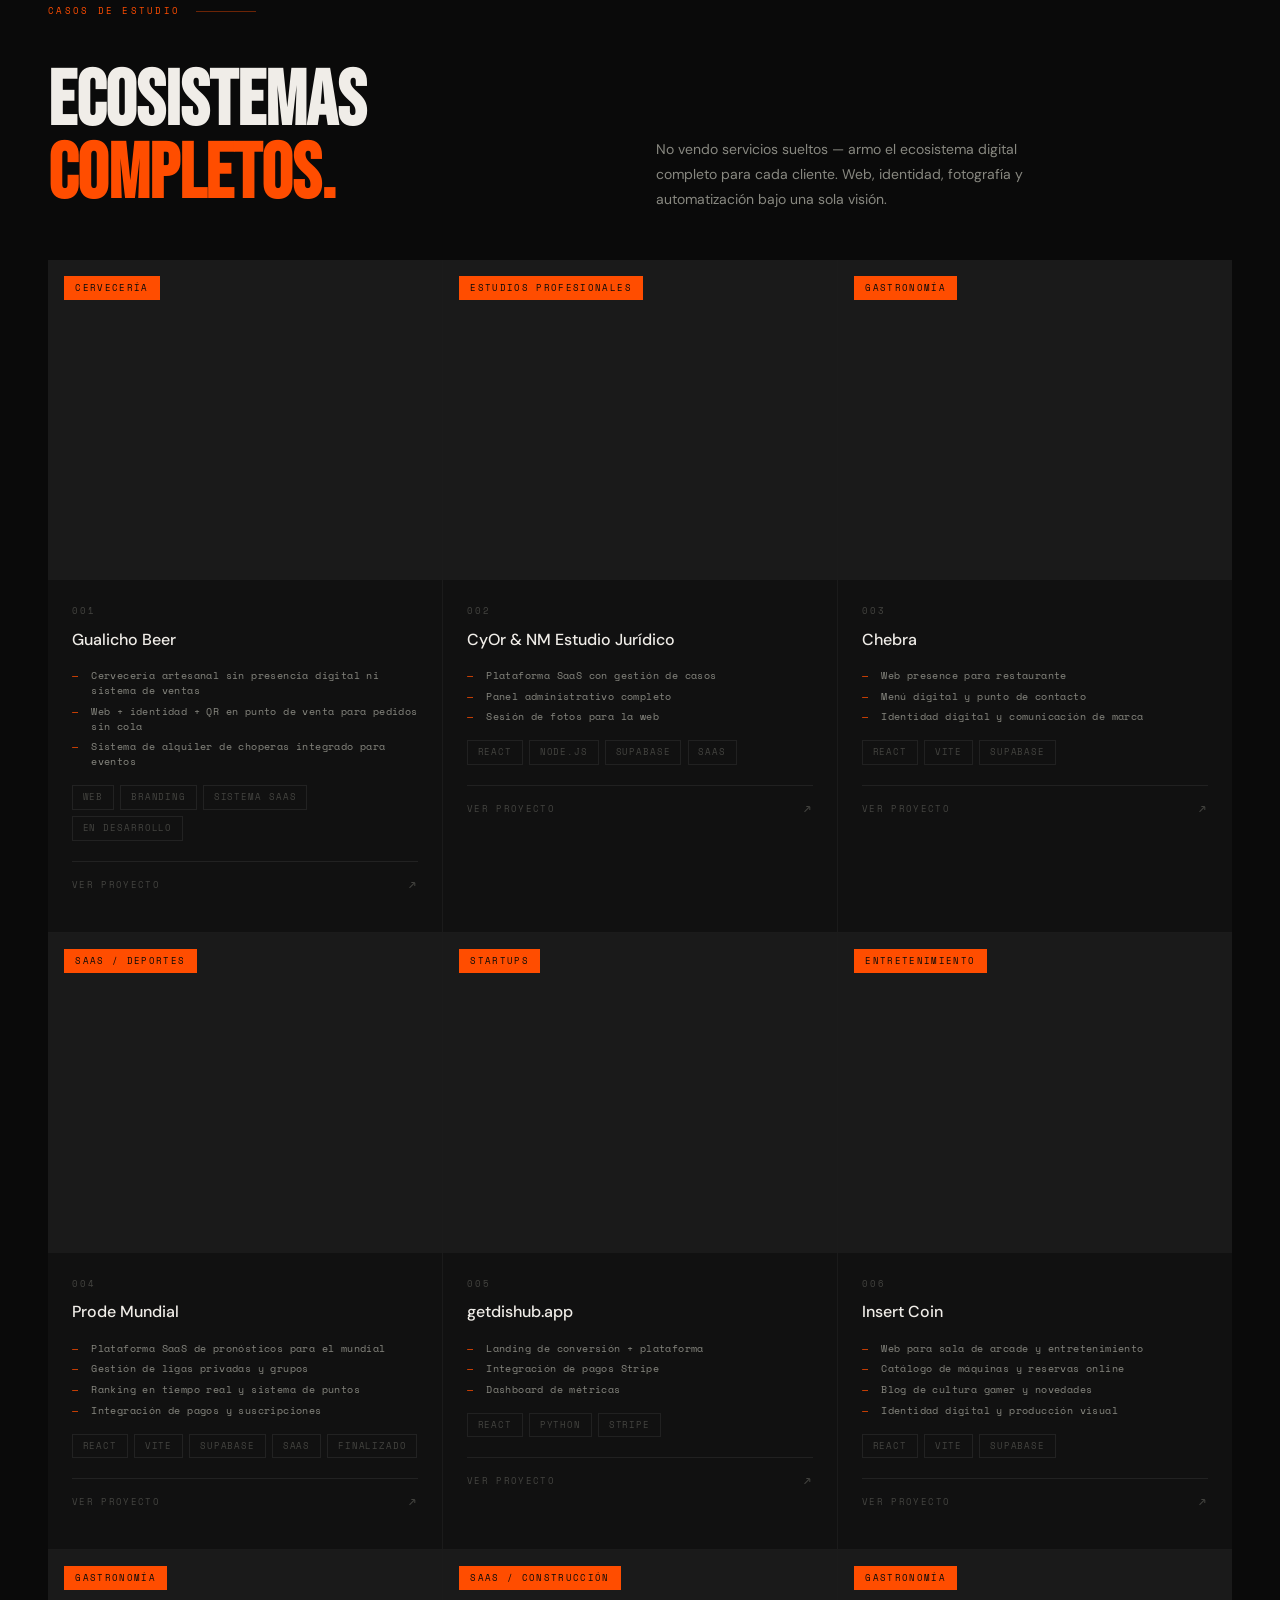
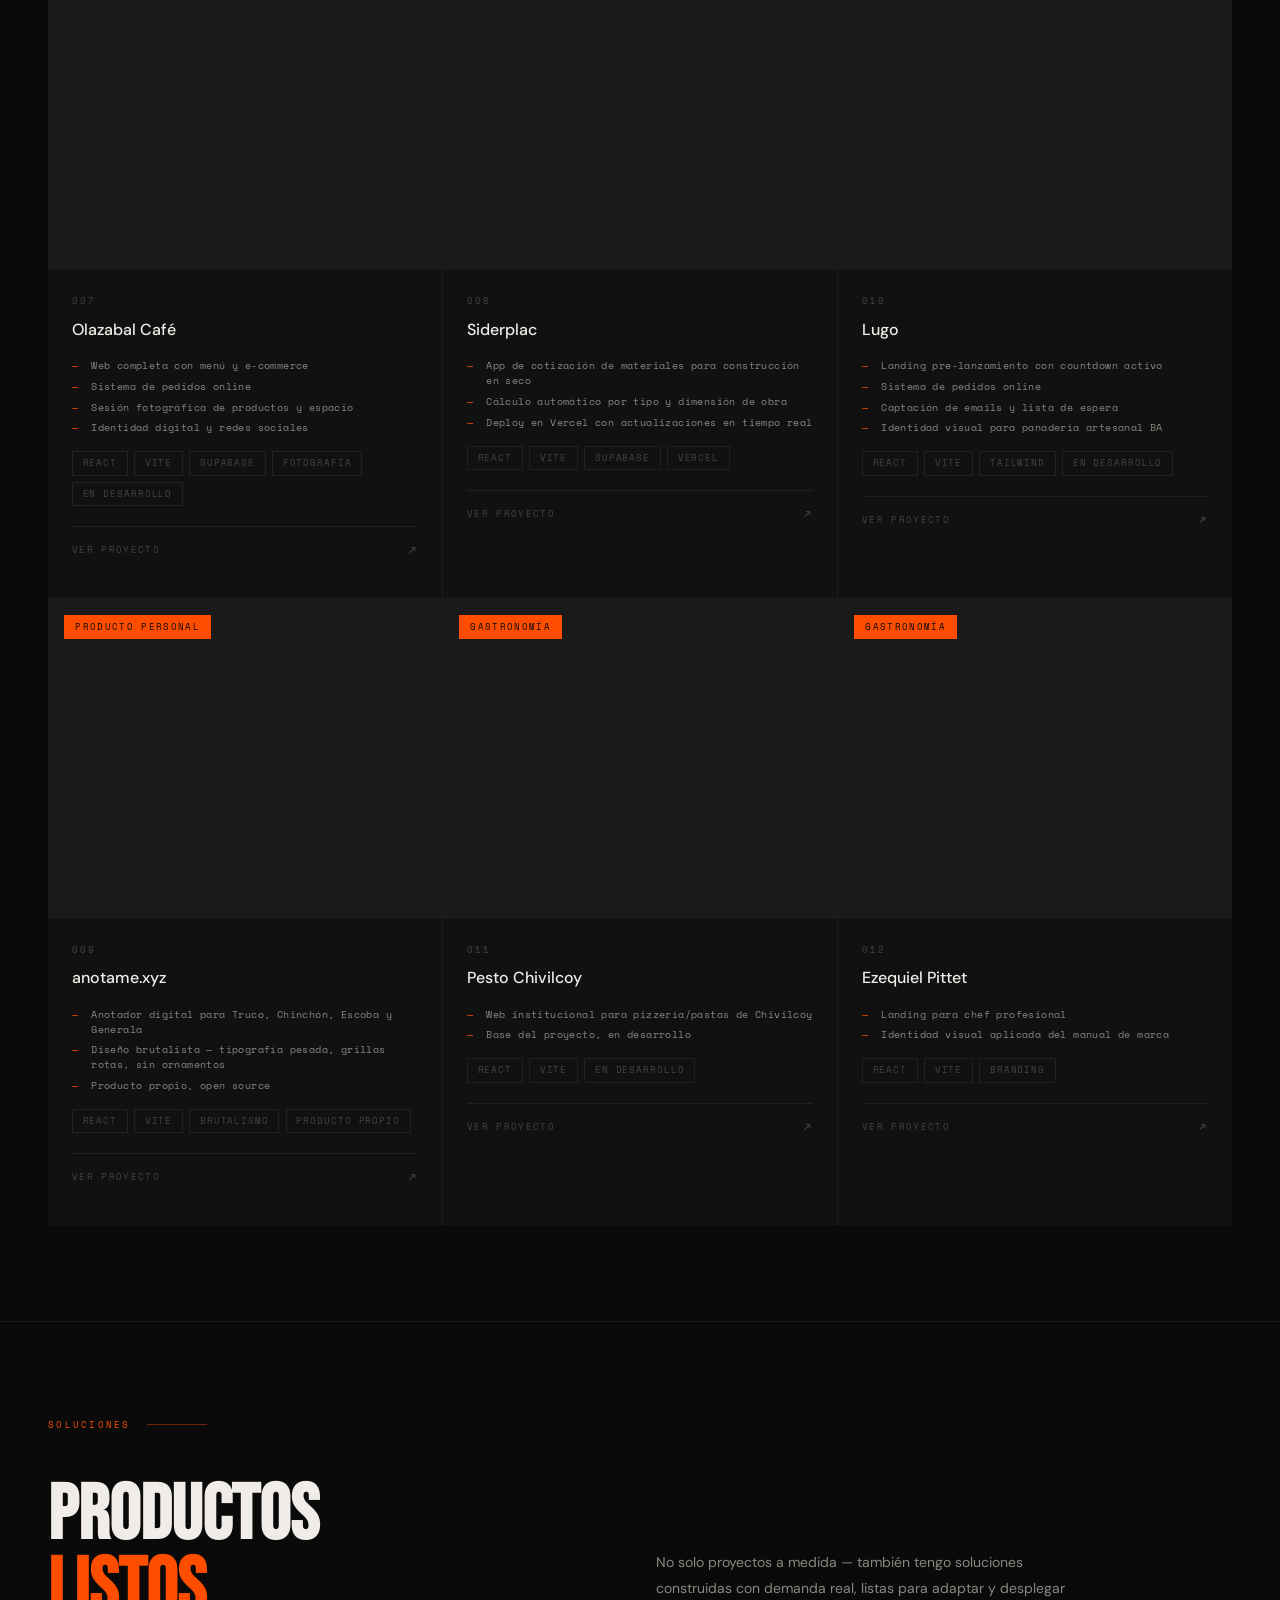
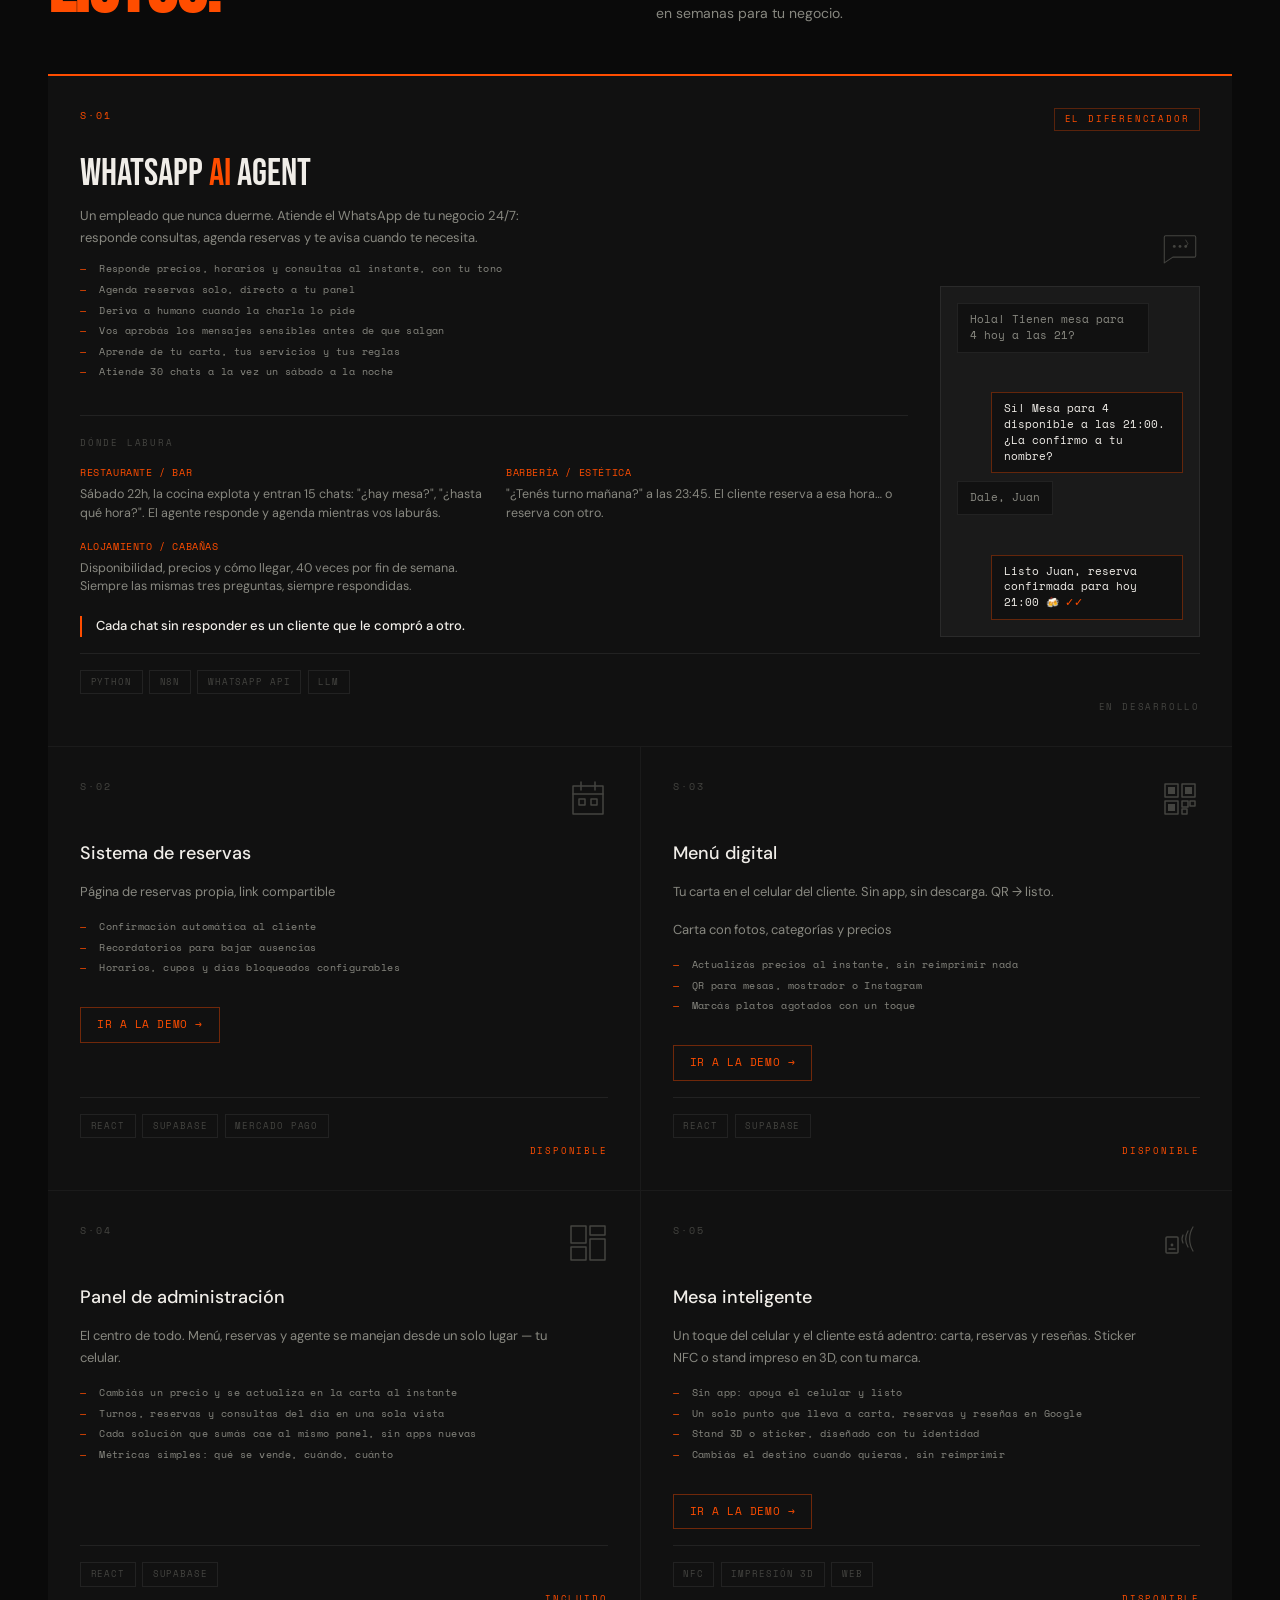
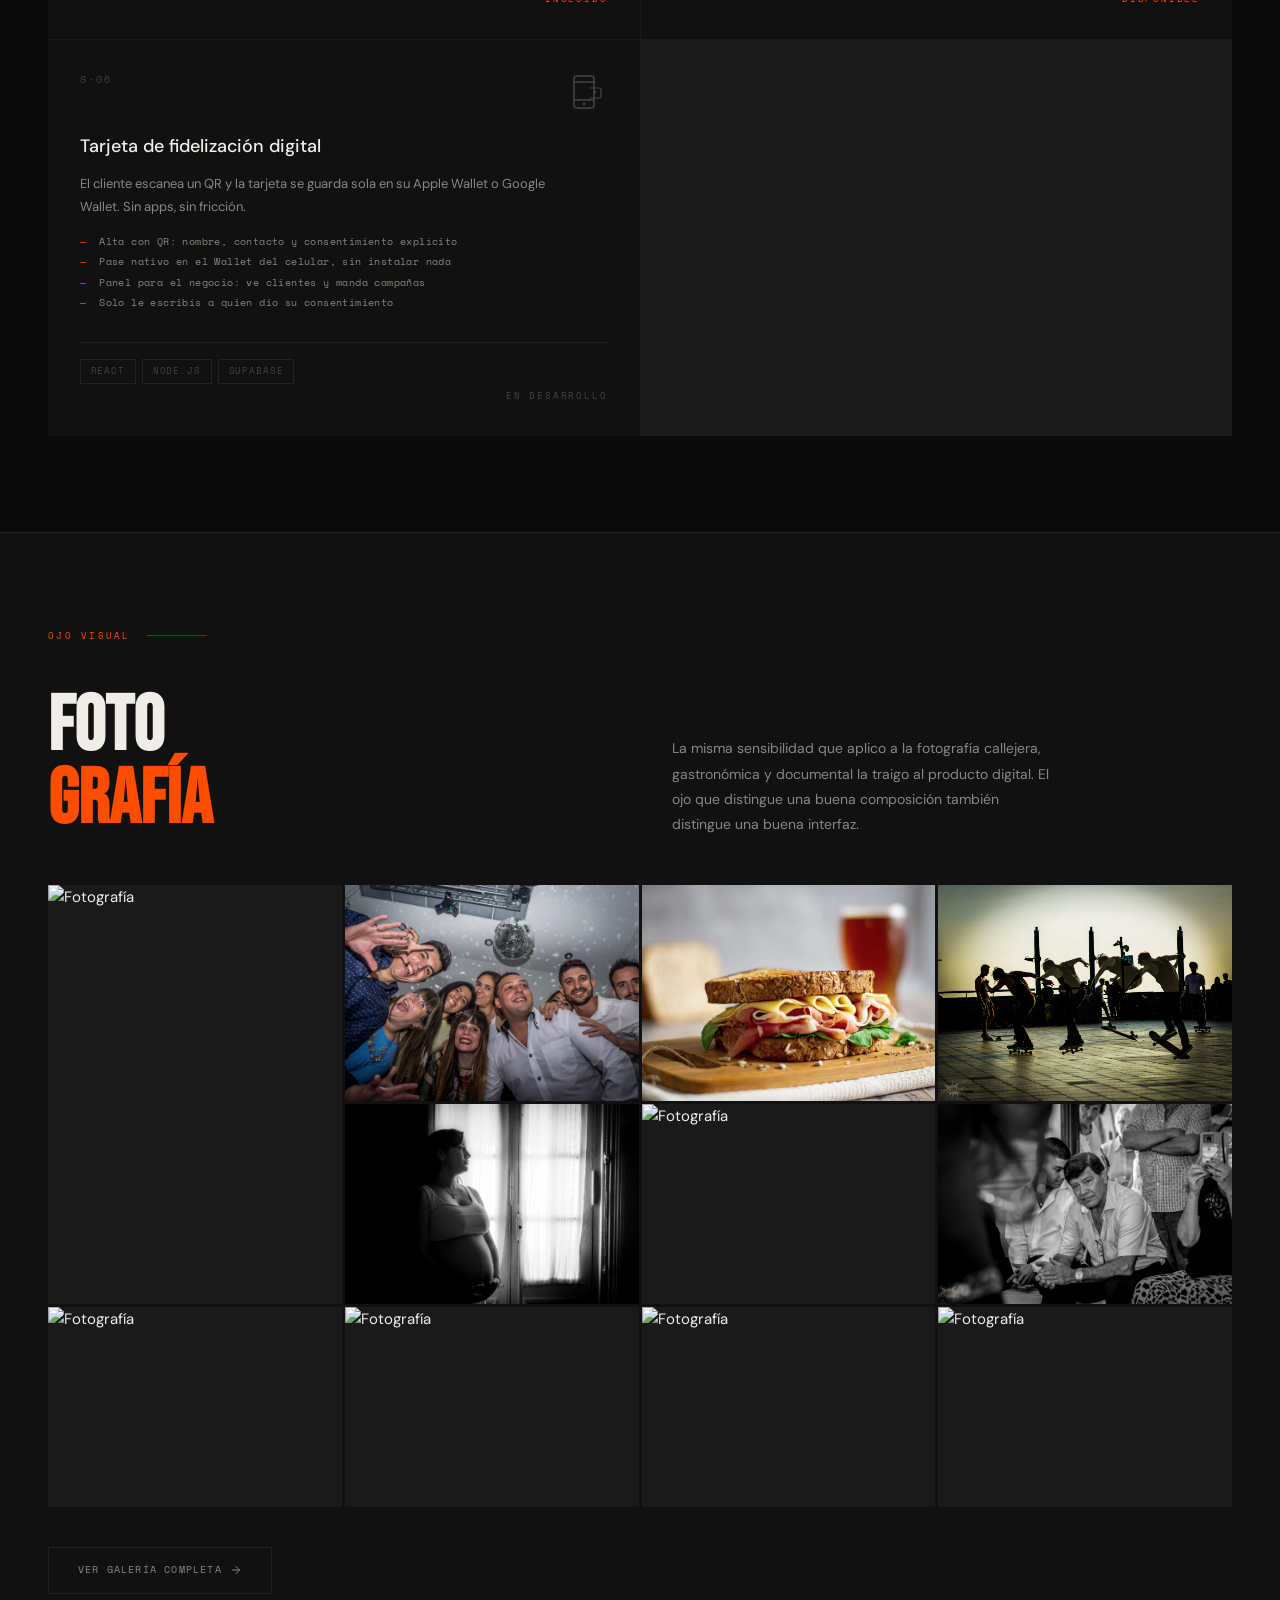
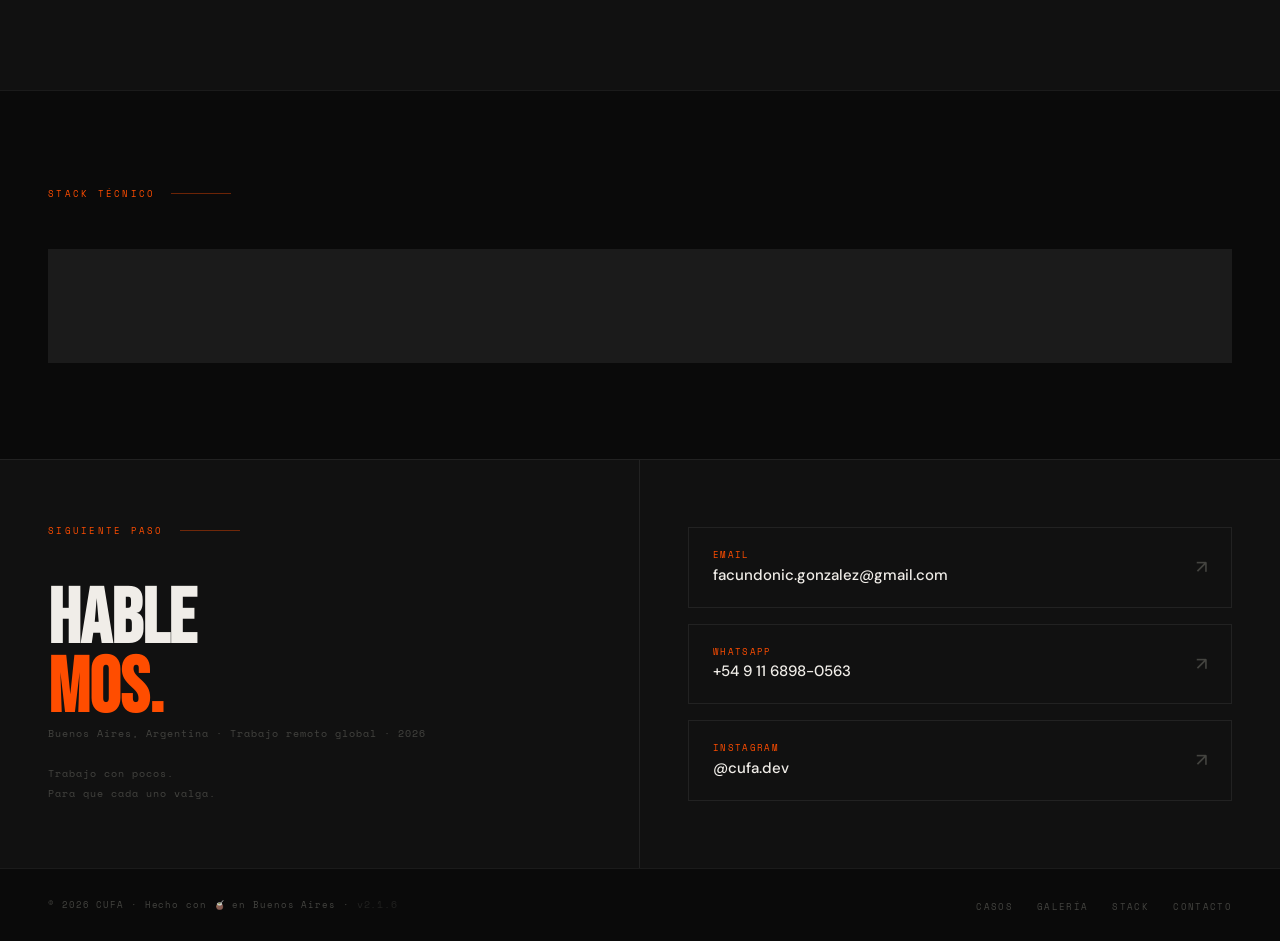
==== commit 89138822: "Agregar clima por IP del visitante al lado de la hora en el hero Co-Authored-By: Claude Sonnet 5 <no" ====
--- a/index.html
+++ b/index.html
@@ -251,6 +251,10 @@
           <span class="dot"></span>
         </div>
         <div class="hero-meta-item">
+          <span class="label" data-i18n="hero.clima">Clima</span>
+          <span id="weather">--°C</span>
+        </div>
+        <div class="hero-meta-item">
           <span class="label" data-i18n="hero.estado.label">Estado</span>
           <span style="color:var(--orange);" data-i18n="hero.estado.value">2 Proyectos en desarrollo</span>
         </div>
@@ -868,6 +872,37 @@
         </div>
       </a>
 
+      <!-- S·06 -->
+      <div class="solucion-card">
+        <div class="solucion-card-top">
+          <span class="solucion-num">S·06</span>
+          <svg class="solucion-icon" viewBox="0 0 40 40" fill="none" stroke="currentColor" stroke-width="1.5" stroke-linecap="round" stroke-linejoin="round" aria-hidden="true">
+            <rect x="6" y="4" width="20" height="32" rx="3"/>
+            <line x1="6" y1="10" x2="26" y2="10"/>
+            <line x1="6" y1="28" x2="26" y2="28"/>
+            <circle cx="16" cy="32" r="1.4" fill="currentColor" stroke="none"/>
+            <path d="M22 16h9a2 2 0 0 1 2 2v6a2 2 0 0 1-2 2h-9" stroke-width="1.2"/>
+            <circle cx="27" cy="20" r="1.2" fill="currentColor" stroke="none"/>
+          </svg>
+        </div>
+        <h3 class="solucion-nombre" data-i18n="solucion.06.nombre">Tarjeta de fidelización digital</h3>
+        <p class="solucion-bajada" data-i18n="solucion.06.bajada">El cliente escanea un QR y la tarjeta se guarda sola en su Apple Wallet o Google Wallet. Sin apps, sin fricción.</p>
+        <ul class="caso-ecosistema" data-i18n="solucion.06.eco">
+          <li>Alta con QR: nombre, contacto y consentimiento explícito</li>
+          <li>Pase nativo en el Wallet del celular, sin instalar nada</li>
+          <li>Panel para el negocio: ve clientes y manda campañas</li>
+          <li>Solo le escribís a quien dio su consentimiento</li>
+        </ul>
+        <div class="solucion-footer">
+          <div class="caso-tags">
+            <span class="tag">React</span>
+            <span class="tag">Node.js</span>
+            <span class="tag">Supabase</span>
+          </div>
+          <span class="solucion-status en-desarrollo" data-i18n="solucion.estado.desarrollo">En desarrollo</span>
+        </div>
+      </div>
+
     </div>
   </section>
 
